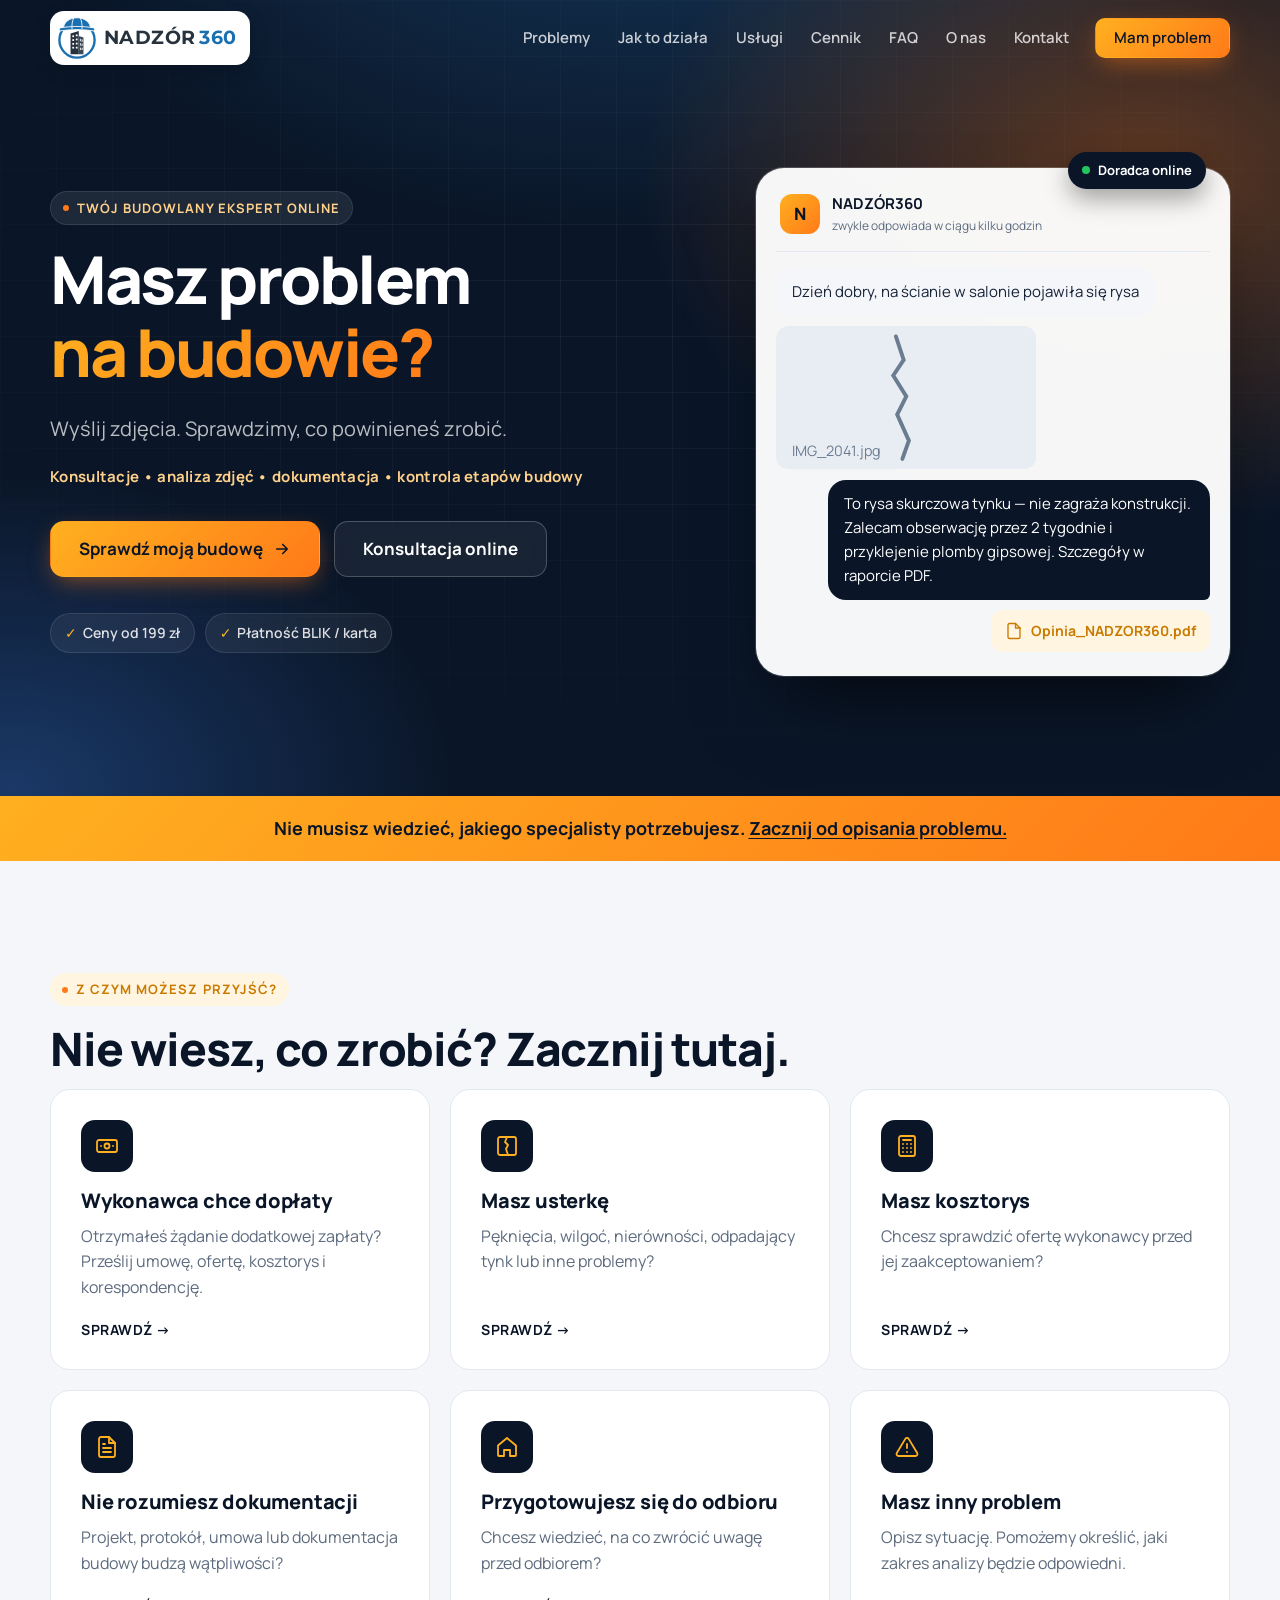
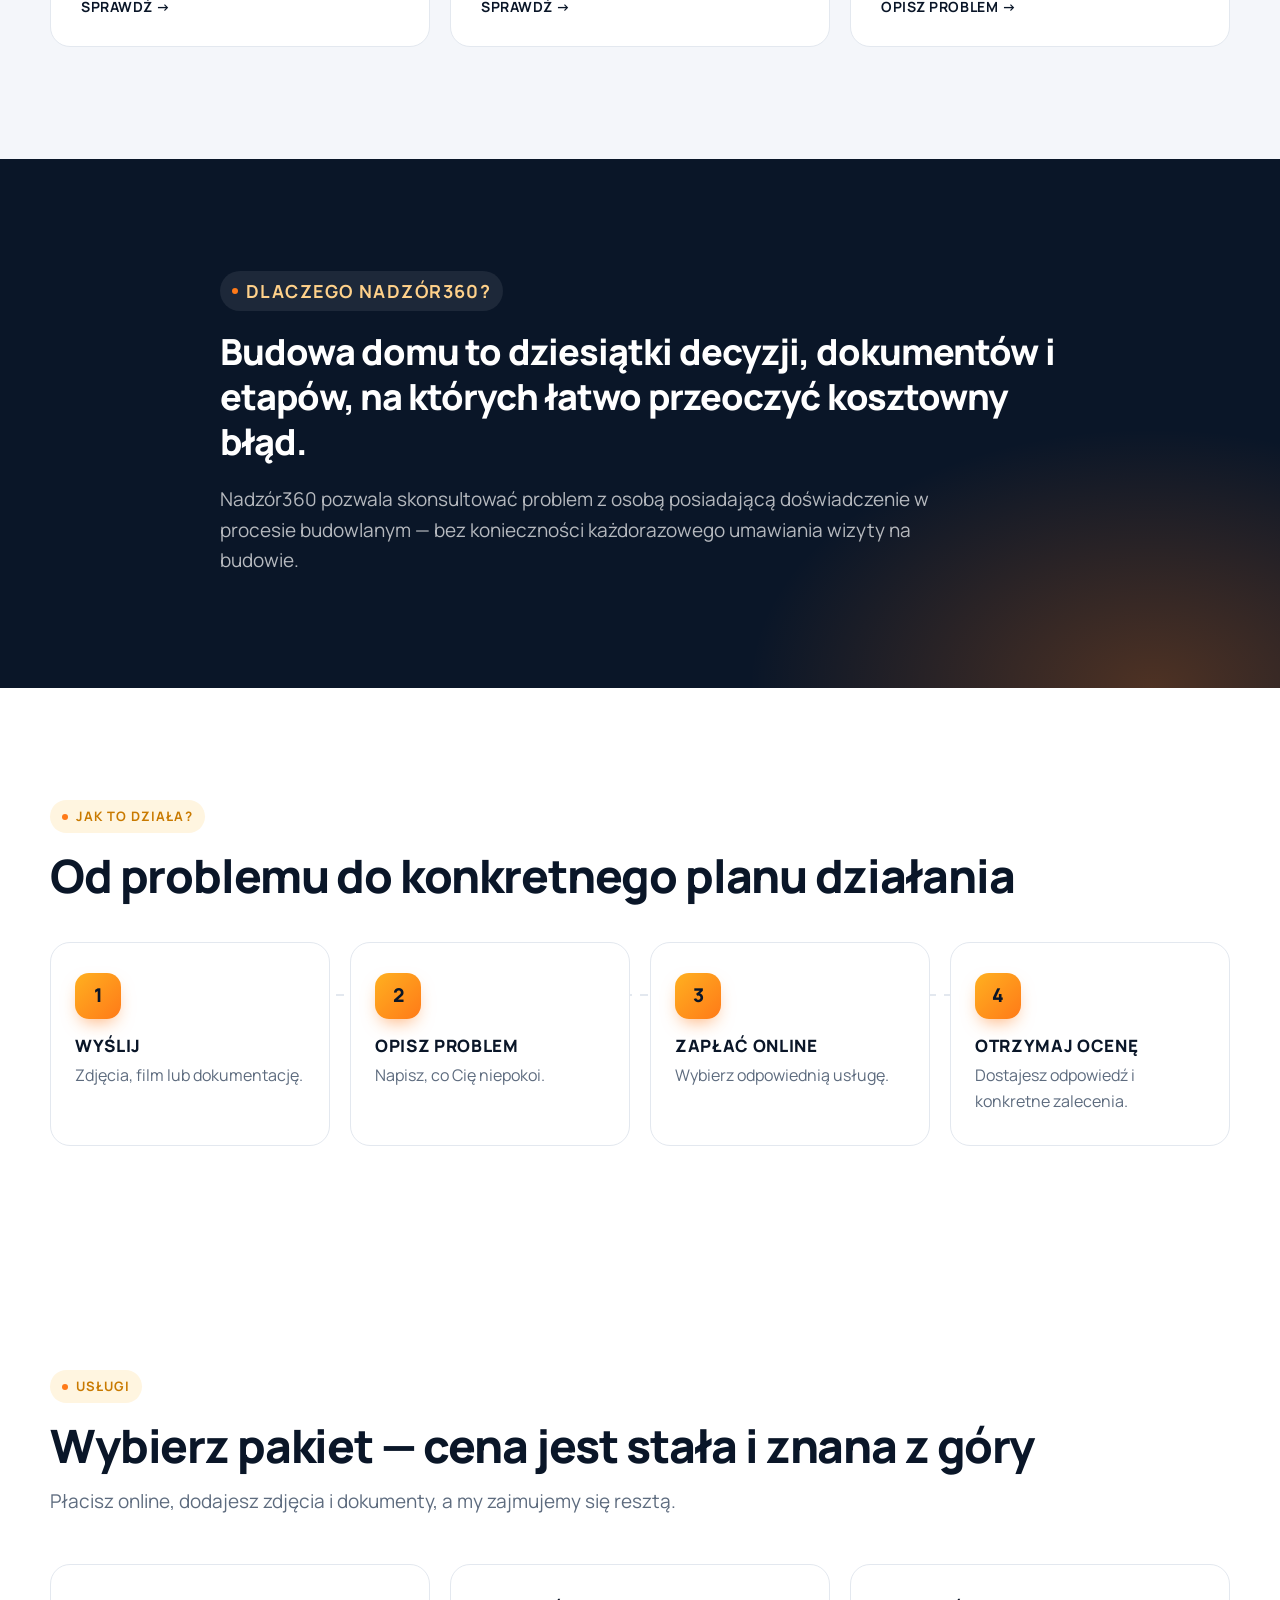
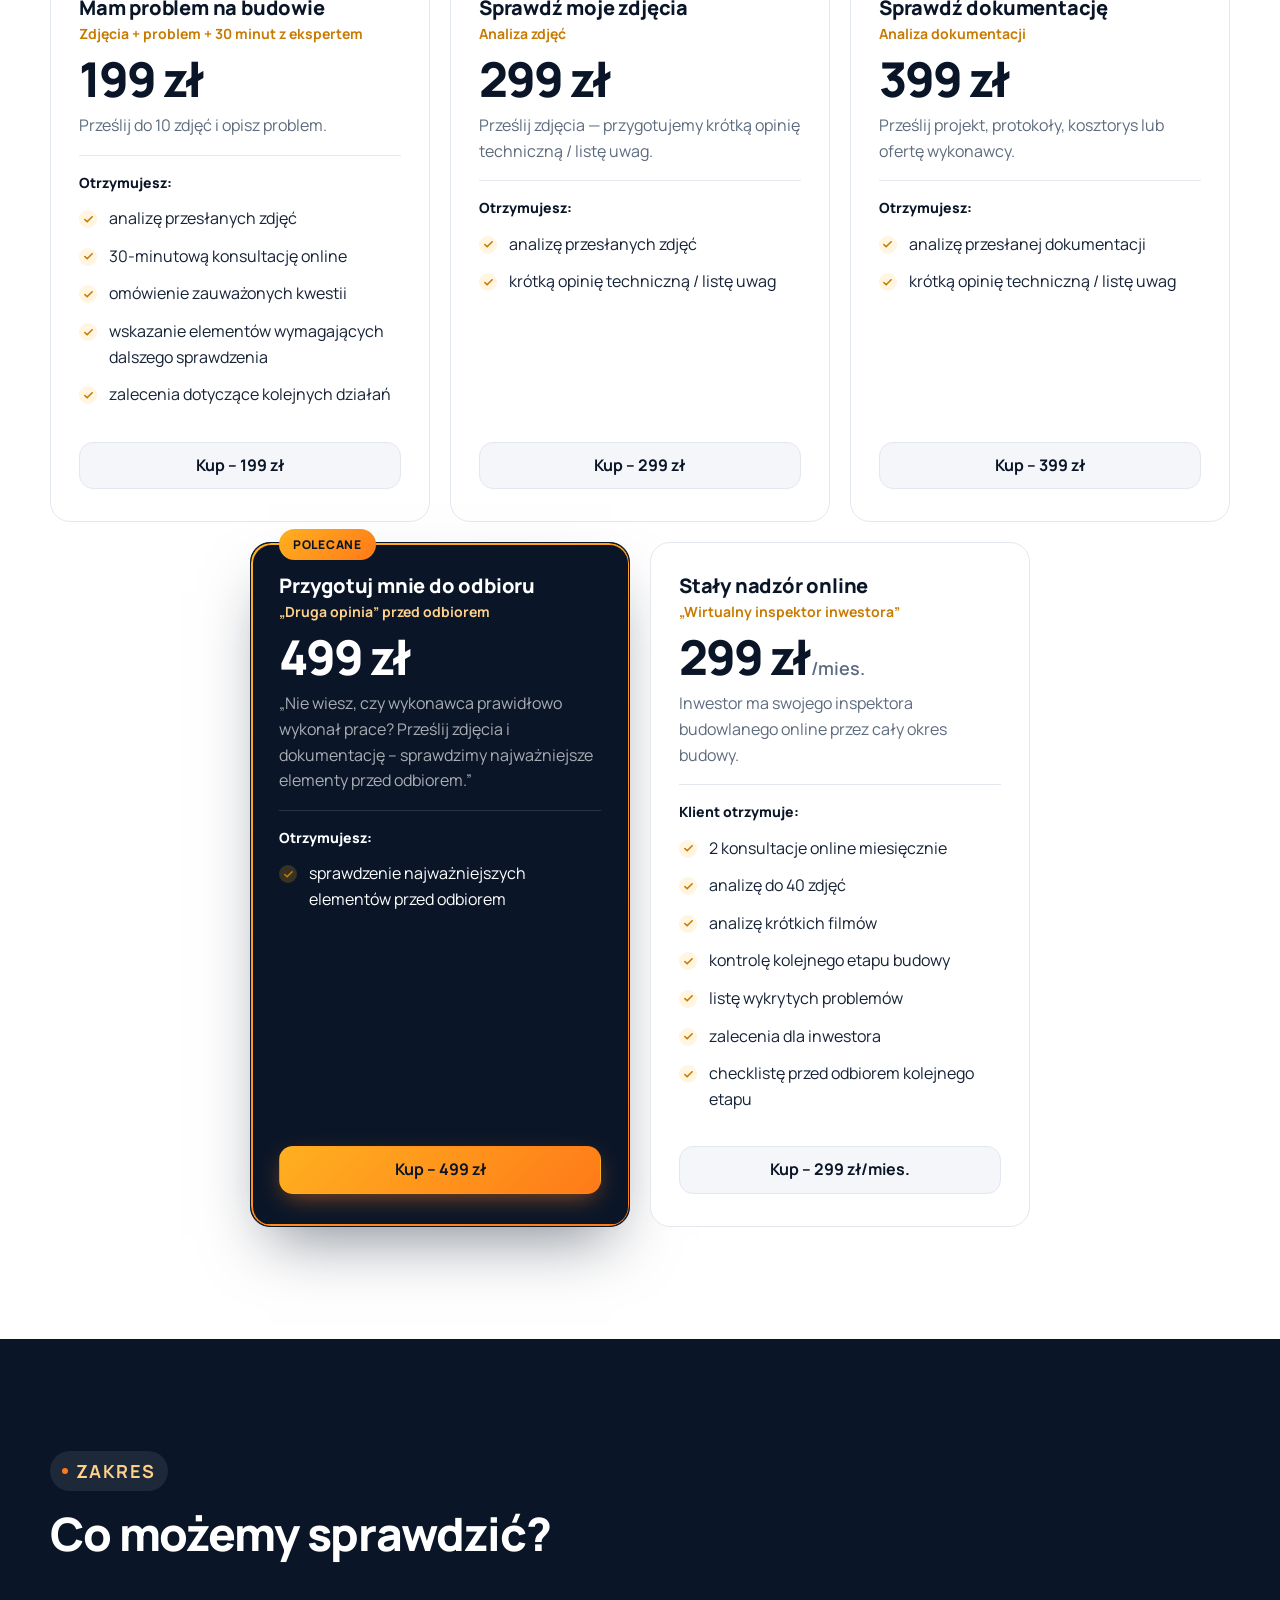
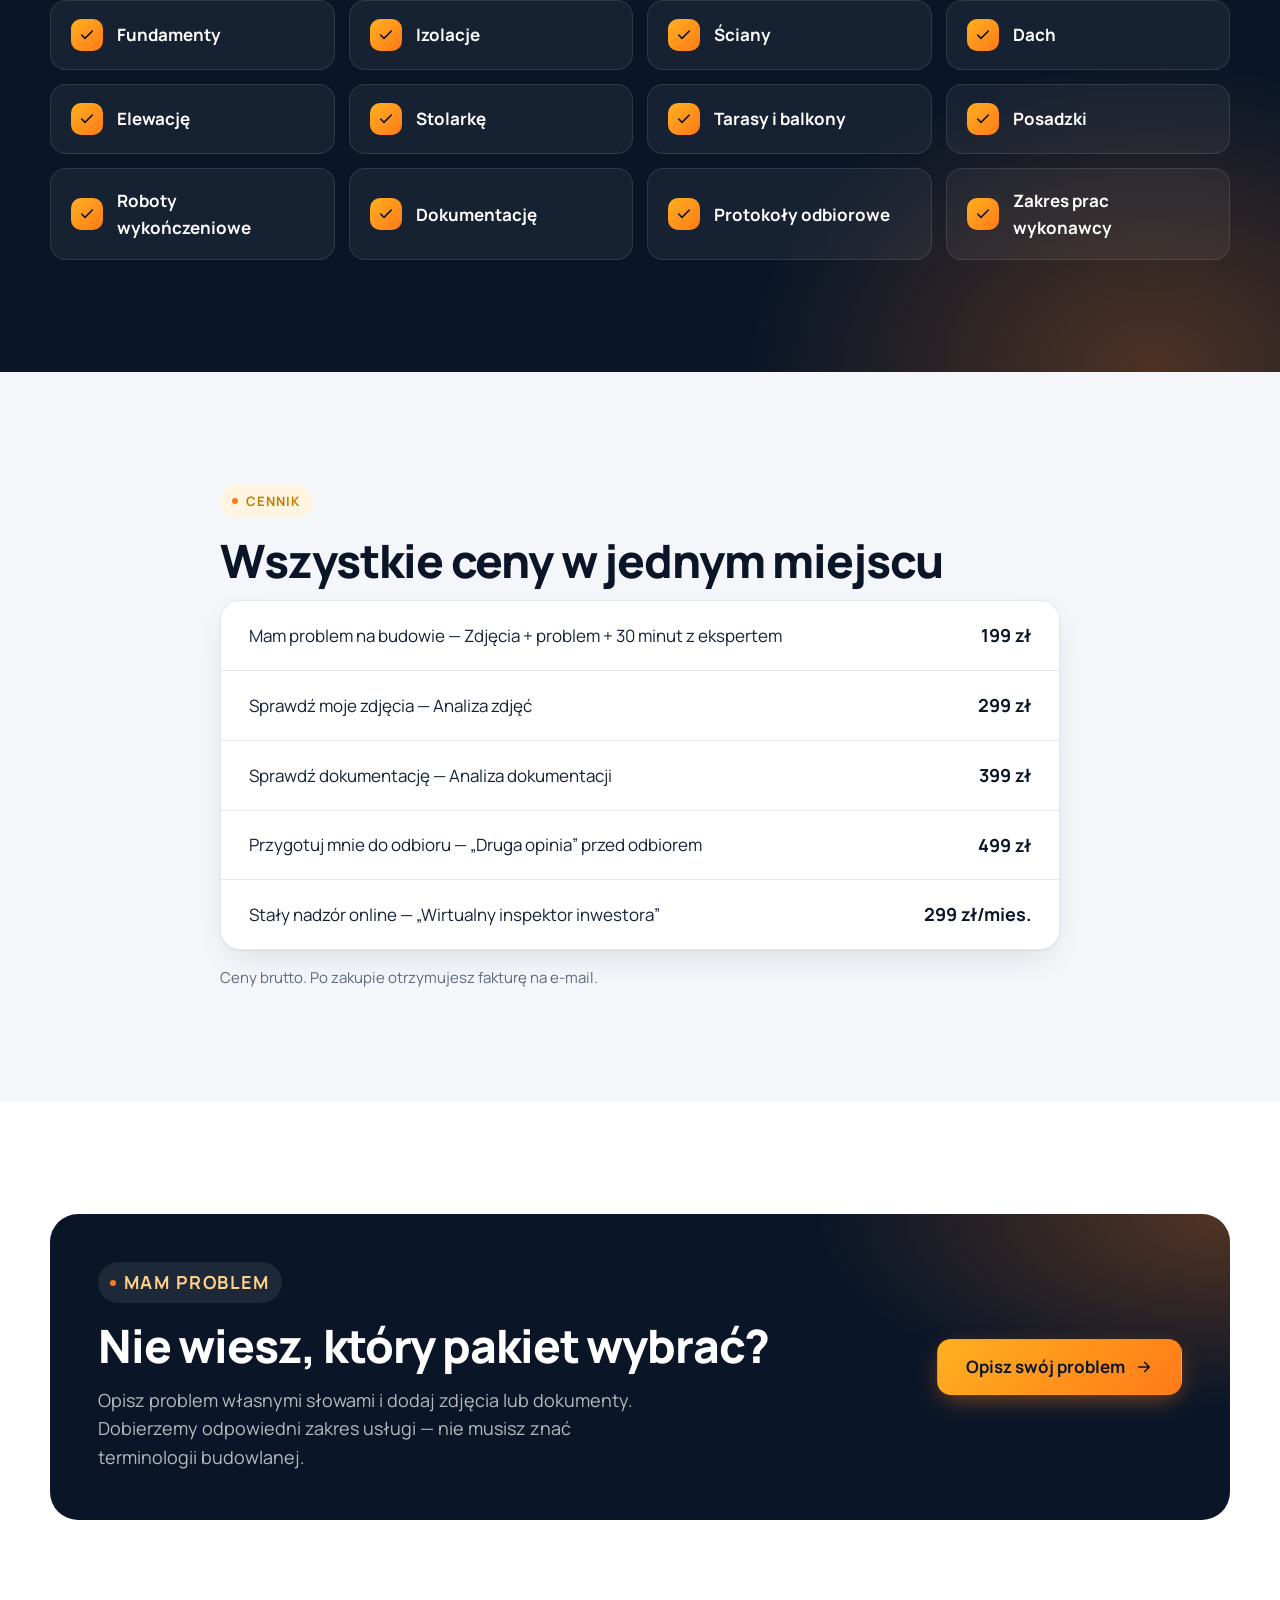
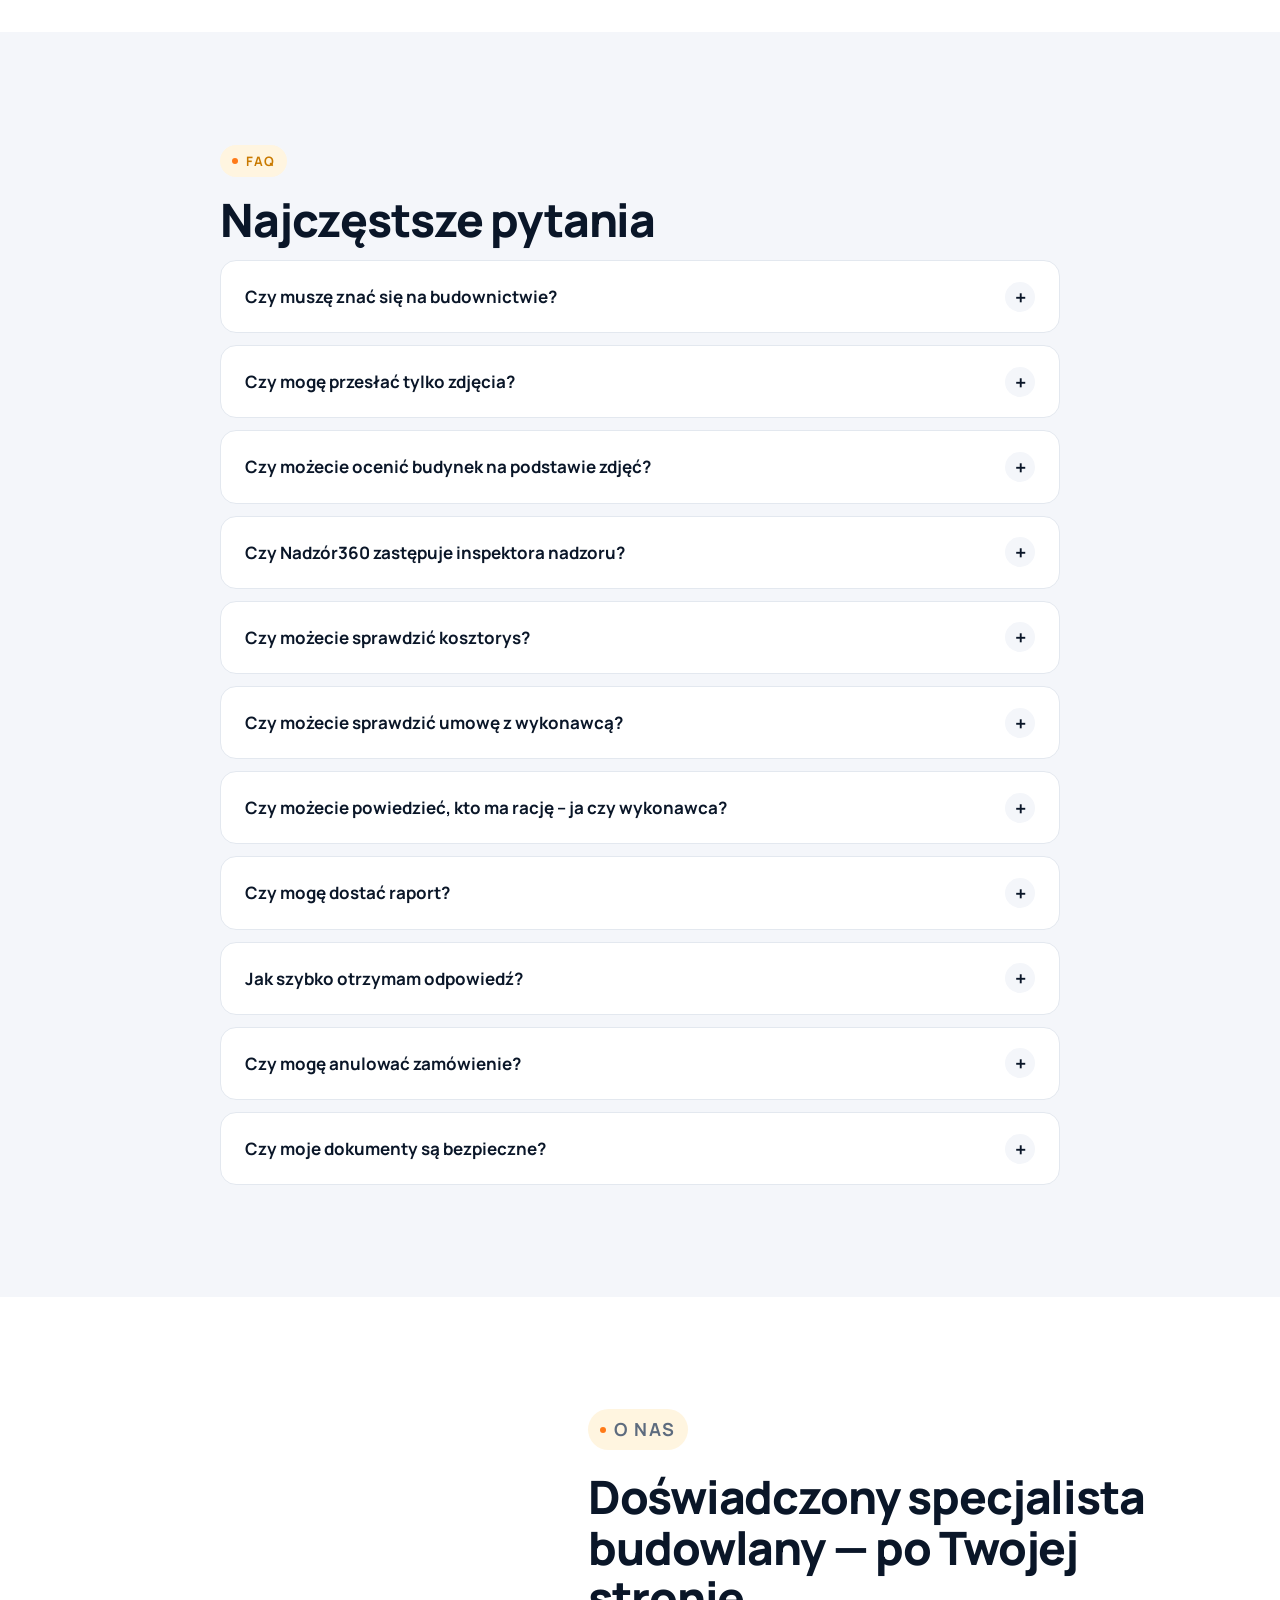
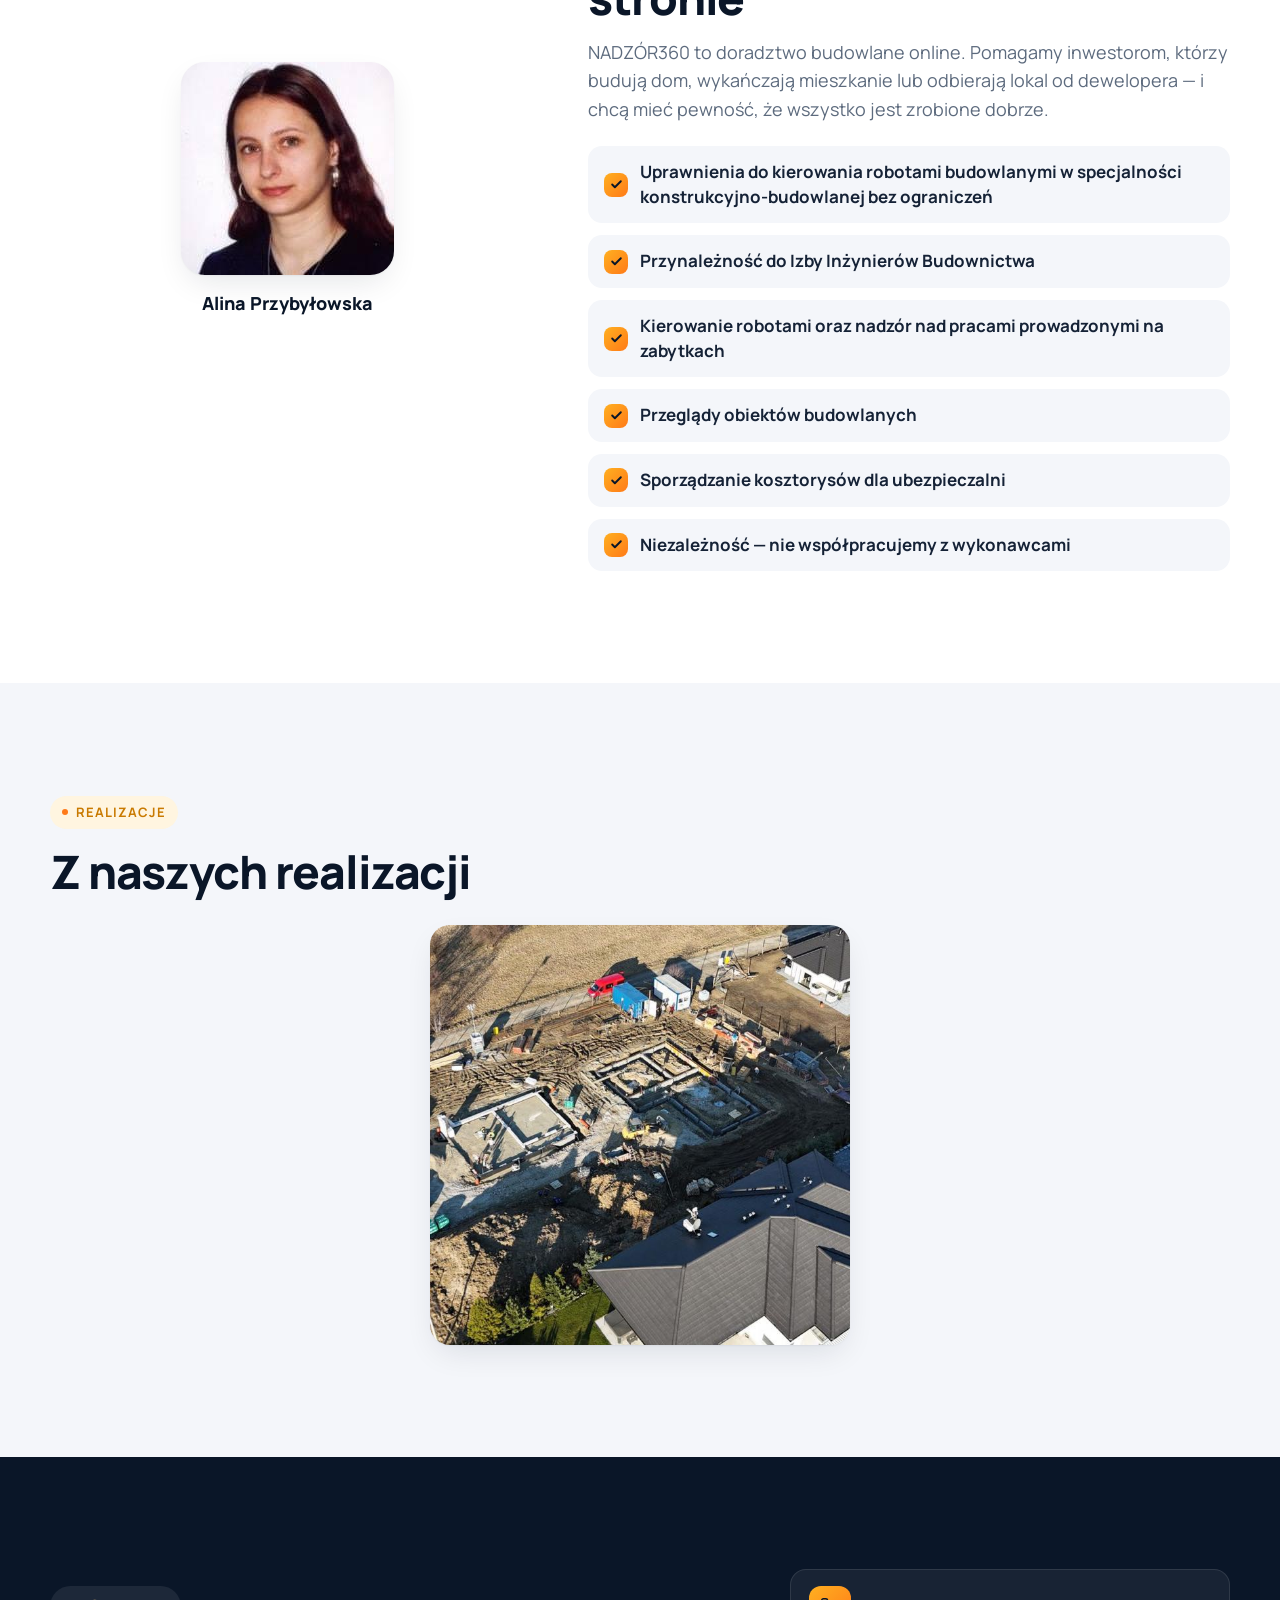
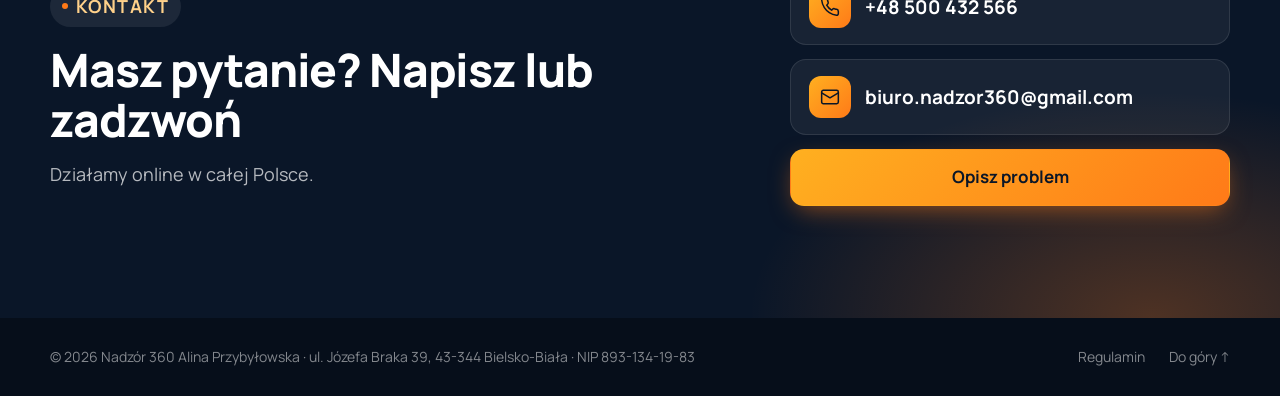
==== index.html @ df52c5bd "Logo klientki w oryginalnych kolorach, O nas: zdjęcie i uprawnienia, Realizacje, meta od 199 zł Co-A" ====
<!DOCTYPE html>
<html lang="pl">
<head>
<meta charset="UTF-8">
<meta name="viewport" content="width=device-width, initial-scale=1">
<title>NADZÓR360 — Nadzór budowlany i doradztwo online</title>
<meta name="description" content="Doradztwo budowlane online ze specjalistą. Usterki, pęknięcia, kosztorysy, odbiór mieszkania, spór z wykonawcą. Stałe ceny od 199 zł, płatność online, zdjęcia przez formularz.">
<link rel="icon" href="assets/favicon.svg" type="image/svg+xml">
<link rel="preconnect" href="https://fonts.googleapis.com">
<link rel="preconnect" href="https://fonts.gstatic.com" crossorigin>
<link href="https://fonts.googleapis.com/css2?family=Manrope:wght@400;500;600;700;800&family=Montserrat:wght@700&display=swap" rel="stylesheet">
<link rel="stylesheet" href="assets/style.css?v=17">
</head>
<body>

<header class="header" id="top">
  <div class="container header__inner">
    <a href="#top" class="logo" aria-label="NADZÓR360 — strona główna">
      <span class="logo__badge"><svg class="logo__mark" viewBox="36 26 128 150" aria-hidden="true"><circle cx="100" cy="108" r="60" fill="none" stroke="#1a6fb0" stroke-width="8"/><path d="M78 156V86l28-9v79z" fill="#26323d"/><path d="M106 156V94l16 5v57z" fill="#3a4855"/><g fill="#fff"><rect x="84" y="92" width="6" height="6"/><rect x="96" y="89" width="6" height="6"/><rect x="84" y="105" width="6" height="6"/><rect x="96" y="103" width="6" height="6"/><rect x="84" y="118" width="6" height="6"/><rect x="96" y="117" width="6" height="6"/><rect x="84" y="131" width="6" height="6"/><rect x="96" y="131" width="6" height="6"/><rect x="110" y="104" width="3" height="8"/><rect x="116" y="106" width="3" height="8"/><rect x="110" y="119" width="3" height="8"/><rect x="116" y="120" width="3" height="8"/><rect x="110" y="134" width="3" height="8"/><rect x="116" y="134" width="3" height="8"/></g><g stroke="#fff" stroke-width="3" stroke-linejoin="round"><path d="M54 70c-1-22 20-38 46-38s47 16 46 38z" fill="#1a6fb0"/><path d="M40 67c40-7 80-7 120 0v10c-40-6-80-6-120 0z" fill="#1a6fb0"/></g><path d="M88 34c-4 10-6 22-5 35M112 34c4 10 6 22 5 35" stroke="#fff" stroke-width="3" fill="none" stroke-linecap="round"/></svg><span class="logo__text">NADZÓR<b>360</b></span></span>
    </a>
    <nav class="nav" id="nav" aria-label="Menu główne">
      <a href="#problemy">Problemy</a>
      <a href="#jak">Jak to działa</a>
      <a href="#uslugi">Usługi</a>
      <a href="#cennik">Cennik</a>
      <a href="#faq">FAQ</a>
      <a href="#o-nas">O nas</a>
      <a href="#kontakt">Kontakt</a>
      <a href="mam-problem/" class="btn btn--accent nav__cta">Mam problem</a>
    </nav>
    <button class="burger" id="burger" aria-label="Otwórz menu" aria-expanded="false" aria-controls="nav"><span></span><span></span><span></span></button>
  </div>
</header>

<main>
<!-- START -->
<section class="hero">
  <div class="container hero__inner">
    <div class="hero__text">
      <p class="eyebrow">Twój budowlany ekspert online</p>
      <h1>Masz problem <span class="nowrap">na budowie?</span></h1>
      <p class="lead">Wyślij zdjęcia. Sprawdzimy, co powinieneś zrobić.</p>
      <p class="hero__tags">Konsultacje • analiza zdjęć • dokumentacja • kontrola etapów budowy</p>
      <div class="hero__cta">
        <a href="mam-problem/" class="btn btn--accent btn--lg">Sprawdź moją budowę <svg class="arr" viewBox="0 0 24 24" fill="none" stroke="currentColor" stroke-width="2.2" stroke-linecap="round" stroke-linejoin="round"><path d="M5 12h14M13 6l6 6-6 6"/></svg></a>
        <button type="button" class="btn btn--ghost btn--lg" data-order="Mam problem na budowie" data-price="199">Konsultacja online</button>
      </div>
      <ul class="hero__trust">
        <li>Ceny od 199 zł</li>
        <li>Płatność BLIK / karta</li>
      </ul>
    </div>
    <div class="hero__card" aria-hidden="true">
      <div class="hero__badge"><span class="dot"></span> Doradca online</div>
      <div class="chat__head"><div class="chat__avatar">N</div><div><b>NADZÓR360</b><small>zwykle odpowiada w ciągu kilku godzin</small></div></div>
      <div class="chat">
        <div class="chat__msg chat__msg--in">Dzień dobry, na ścianie w salonie pojawiła się rysa</div>
        <div class="chat__photo"><svg viewBox="0 0 200 110"><rect width="200" height="110" rx="10" fill="#e8edf3"/><path d="M92 8l6 18-8 12 10 16-7 14 9 20-5 14" stroke="#6b7c90" stroke-width="3" fill="none" stroke-linecap="round"/><text x="12" y="100" font-size="11" fill="#6b7c90" font-family="Manrope">IMG_2041.jpg</text></svg></div>
        <div class="chat__msg chat__msg--out">To rysa skurczowa tynku — nie zagraża konstrukcji. Zalecam obserwację przez 2 tygodnie i przyklejenie plomby gipsowej. Szczegóły w raporcie PDF.</div>
        <div class="chat__file"><svg viewBox="0 0 24 24" fill="none" stroke="currentColor" stroke-width="1.8" stroke-linecap="round" stroke-linejoin="round"><path d="M14 2H6a2 2 0 0 0-2 2v16a2 2 0 0 0 2 2h12a2 2 0 0 0 2-2V8z"/><path d="M14 2v6h6"/></svg> Opinia_NADZOR360.pdf</div>
      </div>
    </div>
  </div>
</section>
<div class="hero-strip">
  <div class="container"><p>Nie musisz wiedzieć, jakiego specjalisty potrzebujesz. <a href="mam-problem/">Zacznij od opisania problemu.</a></p></div>
</div>

<!-- Z CZYM MOŻESZ PRZYJŚĆ -->
<section class="section section--alt" id="problemy">
  <div class="container">
    <p class="eyebrow">Z czym możesz przyjść?</p>
    <h2>Nie wiesz, co zrobić? Zacznij tutaj.</h2>
    <div class="problems">
      <article class="problem">
        <div class="problem__icon" aria-hidden="true"><svg viewBox="0 0 24 24" fill="none" stroke="currentColor" stroke-width="1.8" stroke-linecap="round" stroke-linejoin="round"><rect x="2" y="6" width="20" height="12" rx="2"/><circle cx="12" cy="12" r="2.5"/><path d="M6 12h.01M18 12h.01"/></svg></div>
        <h3>Wykonawca chce dopłaty</h3>
        <p>Otrzymałeś żądanie dodatkowej zapłaty? Prześlij umowę, ofertę, kosztorys i korespondencję.</p>
        <a class="link-btn" href="mam-problem/?sprawa=wykonawca">Sprawdź →</a>
      </article>
      <article class="problem">
        <div class="problem__icon" aria-hidden="true"><svg viewBox="0 0 24 24" fill="none" stroke="currentColor" stroke-width="1.8" stroke-linecap="round" stroke-linejoin="round"><rect x="3" y="3" width="18" height="18" rx="2"/><path d="m12 3-2 5 3 3-2 4 2 6"/></svg></div>
        <h3>Masz usterkę</h3>
        <p>Pęknięcia, wilgoć, nierówności, odpadający tynk lub inne problemy?</p>
        <a class="link-btn" href="mam-problem/?sprawa=usterka">Sprawdź →</a>
      </article>
      <article class="problem">
        <div class="problem__icon" aria-hidden="true"><svg viewBox="0 0 24 24" fill="none" stroke="currentColor" stroke-width="1.8" stroke-linecap="round" stroke-linejoin="round"><rect x="4" y="2" width="16" height="20" rx="2"/><path d="M8 6h8M8 10h.01M12 10h.01M16 10h.01M8 14h.01M12 14h.01M16 14h.01M8 18h.01M12 18h.01M16 18h.01"/></svg></div>
        <h3>Masz kosztorys</h3>
        <p>Chcesz sprawdzić ofertę wykonawcy przed jej zaakceptowaniem?</p>
        <a class="link-btn" href="mam-problem/?sprawa=kosztorys">Sprawdź →</a>
      </article>
      <article class="problem">
        <div class="problem__icon" aria-hidden="true"><svg viewBox="0 0 24 24" fill="none" stroke="currentColor" stroke-width="1.8" stroke-linecap="round" stroke-linejoin="round"><path d="M14 2H6a2 2 0 0 0-2 2v16a2 2 0 0 0 2 2h12a2 2 0 0 0 2-2V8z"/><path d="M14 2v6h6M16 13H8M16 17H8M10 9H8"/></svg></div>
        <h3>Nie rozumiesz dokumentacji</h3>
        <p>Projekt, protokół, umowa lub dokumentacja budowy budzą wątpliwości?</p>
        <a class="link-btn" href="mam-problem/?sprawa=dokumentacja">Sprawdź →</a>
      </article>
      <article class="problem">
        <div class="problem__icon" aria-hidden="true"><svg viewBox="0 0 24 24" fill="none" stroke="currentColor" stroke-width="1.8" stroke-linecap="round" stroke-linejoin="round"><path d="M3 10.5 12 3l9 7.5V20a1 1 0 0 1-1 1h-5v-6h-6v6H4a1 1 0 0 1-1-1z"/></svg></div>
        <h3>Przygotowujesz się do odbioru</h3>
        <p>Chcesz wiedzieć, na co zwrócić uwagę przed odbiorem?</p>
        <a class="link-btn" href="mam-problem/?sprawa=odbi%C3%B3r">Sprawdź →</a>
      </article>
      <article class="problem">
        <div class="problem__icon" aria-hidden="true"><svg viewBox="0 0 24 24" fill="none" stroke="currentColor" stroke-width="1.8" stroke-linecap="round" stroke-linejoin="round"><path d="M10.3 3.9 1.8 18a2 2 0 0 0 1.7 3h17a2 2 0 0 0 1.7-3L13.7 3.9a2 2 0 0 0-3.4 0z"/><path d="M12 9v4M12 17h.01"/></svg></div>
        <h3>Masz inny problem</h3>
        <p>Opisz sytuację. Pomożemy określić, jaki zakres analizy będzie odpowiedni.</p>
        <a class="link-btn" href="mam-problem/?sprawa=inne">Opisz problem →</a>
      </article>
    </div>
  </div>
</section>

<!-- DLACZEGO -->
<section class="section section--dark why" id="dlaczego">
  <div class="container container--narrow">
    <p class="eyebrow">Dlaczego Nadzór360?</p>
    <h2>Budowa domu to dziesiątki decyzji, dokumentów i etapów, na których łatwo przeoczyć kosztowny błąd.</h2>
    <p>Nadzór360 pozwala skonsultować problem z osobą posiadającą doświadczenie w procesie budowlanym — bez konieczności każdorazowego umawiania wizyty na budowie.</p>
  </div>
</section>

<!-- JAK TO DZIAŁA -->
<section class="section" id="jak">
  <div class="container">
    <p class="eyebrow">Jak to działa?</p>
    <h2>Od problemu do konkretnego planu działania</h2>
    <ol class="steps steps--caps">
      <li><span>1</span><h3>Wyślij</h3><p>Zdjęcia, film lub dokumentację.</p></li>
      <li><span>2</span><h3>Opisz problem</h3><p>Napisz, co Cię niepokoi.</p></li>
      <li><span>3</span><h3>Zapłać online</h3><p>Wybierz odpowiednią usługę.</p></li>
      <li><span>4</span><h3>Otrzymaj ocenę</h3><p>Dostajesz odpowiedź i konkretne zalecenia.</p></li>
    </ol>
  </div>
</section>

<!-- USŁUGI -->
<section class="section" id="uslugi">
  <div class="container">
    <p class="eyebrow">Usługi</p>
    <h2>Wybierz pakiet — cena jest stała i znana z góry</h2>
    <p class="section__lead">Płacisz online, dodajesz zdjęcia i dokumenty, a my zajmujemy się resztą.</p>
    <div class="plans">
      <article class="plan">
        <h3>Mam problem na budowie</h3>
        <p class="plan__sub">Zdjęcia + problem + 30 minut z ekspertem</p>
        <p class="plan__price">199 zł</p>
        <p class="plan__desc">Prześlij do 10 zdjęć i opisz problem.</p>
        <p class="plan__lab">Otrzymujesz:</p>
        <ul>
          <li>analizę przesłanych zdjęć</li>
          <li>30-minutową konsultację online</li>
          <li>omówienie zauważonych kwestii</li>
          <li>wskazanie elementów wymagających dalszego sprawdzenia</li>
          <li>zalecenia dotyczące kolejnych działań</li>
        </ul>
        <button class="btn btn--outline" data-order="Mam problem na budowie" data-price="199">Kup – 199 zł</button>
      </article>
      <article class="plan">
        <h3>Sprawdź moje zdjęcia</h3>
        <p class="plan__sub">Analiza zdjęć</p>
        <p class="plan__price">299 zł</p>
        <p class="plan__desc">Prześlij zdjęcia — przygotujemy krótką opinię techniczną / listę uwag.</p>
        <p class="plan__lab">Otrzymujesz:</p>
        <ul>
          <li>analizę przesłanych zdjęć</li>
          <li>krótką opinię techniczną / listę uwag</li>
        </ul>
        <button class="btn btn--outline" data-order="Sprawdź moje zdjęcia" data-price="299">Kup – 299 zł</button>
      </article>
      <article class="plan">
        <h3>Sprawdź dokumentację</h3>
        <p class="plan__sub">Analiza dokumentacji</p>
        <p class="plan__price">399 zł</p>
        <p class="plan__desc">Prześlij projekt, protokoły, kosztorys lub ofertę wykonawcy.</p>
        <p class="plan__lab">Otrzymujesz:</p>
        <ul>
          <li>analizę przesłanej dokumentacji</li>
          <li>krótką opinię techniczną / listę uwag</li>
        </ul>
        <button class="btn btn--outline" data-order="Sprawdź dokumentację" data-price="399">Kup – 399 zł</button>
      </article>
      <article class="plan plan--featured">
        <span class="plan__badge">Polecane</span>
        <h3>Przygotuj mnie do odbioru</h3>
        <p class="plan__sub">„Druga opinia” przed odbiorem</p>
        <p class="plan__price">499 zł</p>
        <p class="plan__desc">„Nie wiesz, czy wykonawca prawidłowo wykonał prace? Prześlij zdjęcia i dokumentację – sprawdzimy najważniejsze elementy przed odbiorem.”</p>
        <p class="plan__lab">Otrzymujesz:</p>
        <ul>
          <li>sprawdzenie najważniejszych elementów przed odbiorem</li>
        </ul>
        <button class="btn btn--accent" data-order="Przygotuj mnie do odbioru" data-price="499">Kup – 499 zł</button>
      </article>
      <article class="plan">
        <h3>Stały nadzór online</h3>
        <p class="plan__sub">„Wirtualny inspektor inwestora”</p>
        <p class="plan__price">299 zł<small>/mies.</small></p>
        <p class="plan__desc">Inwestor ma swojego inspektora budowlanego online przez cały okres budowy.</p>
        <p class="plan__lab">Klient otrzymuje:</p>
        <ul>
          <li>2 konsultacje online miesięcznie</li>
          <li>analizę do 40 zdjęć</li>
          <li>analizę krótkich filmów</li>
          <li>kontrolę kolejnego etapu budowy</li>
          <li>listę wykrytych problemów</li>
          <li>zalecenia dla inwestora</li>
          <li>checklistę przed odbiorem kolejnego etapu</li>
        </ul>
        <button class="btn btn--outline" data-order="Stały nadzór online" data-price="299" data-suffix="/mies.">Kup – 299 zł/mies.</button>
      </article>
    </div>
  </div>
</section>

<!-- CO MOŻEMY SPRAWDZIĆ -->
<section class="section section--dark scope" id="zakres">
  <div class="container">
    <p class="eyebrow">Zakres</p>
    <h2>Co możemy sprawdzić?</h2>
    <ul class="scope__grid">
      <li><span class="scope__ic"><svg viewBox="0 0 24 24" fill="none" stroke="currentColor" stroke-width="2.4" stroke-linecap="round" stroke-linejoin="round"><path d="M20 6 9 17l-5-5"/></svg></span>Fundamenty</li>
      <li><span class="scope__ic"><svg viewBox="0 0 24 24" fill="none" stroke="currentColor" stroke-width="2.4" stroke-linecap="round" stroke-linejoin="round"><path d="M20 6 9 17l-5-5"/></svg></span>Izolacje</li>
      <li><span class="scope__ic"><svg viewBox="0 0 24 24" fill="none" stroke="currentColor" stroke-width="2.4" stroke-linecap="round" stroke-linejoin="round"><path d="M20 6 9 17l-5-5"/></svg></span>Ściany</li>
      <li><span class="scope__ic"><svg viewBox="0 0 24 24" fill="none" stroke="currentColor" stroke-width="2.4" stroke-linecap="round" stroke-linejoin="round"><path d="M20 6 9 17l-5-5"/></svg></span>Dach</li>
      <li><span class="scope__ic"><svg viewBox="0 0 24 24" fill="none" stroke="currentColor" stroke-width="2.4" stroke-linecap="round" stroke-linejoin="round"><path d="M20 6 9 17l-5-5"/></svg></span>Elewację</li>
      <li><span class="scope__ic"><svg viewBox="0 0 24 24" fill="none" stroke="currentColor" stroke-width="2.4" stroke-linecap="round" stroke-linejoin="round"><path d="M20 6 9 17l-5-5"/></svg></span>Stolarkę</li>
      <li><span class="scope__ic"><svg viewBox="0 0 24 24" fill="none" stroke="currentColor" stroke-width="2.4" stroke-linecap="round" stroke-linejoin="round"><path d="M20 6 9 17l-5-5"/></svg></span>Tarasy i balkony</li>
      <li><span class="scope__ic"><svg viewBox="0 0 24 24" fill="none" stroke="currentColor" stroke-width="2.4" stroke-linecap="round" stroke-linejoin="round"><path d="M20 6 9 17l-5-5"/></svg></span>Posadzki</li>
      <li><span class="scope__ic"><svg viewBox="0 0 24 24" fill="none" stroke="currentColor" stroke-width="2.4" stroke-linecap="round" stroke-linejoin="round"><path d="M20 6 9 17l-5-5"/></svg></span>Roboty wykończeniowe</li>
      <li><span class="scope__ic"><svg viewBox="0 0 24 24" fill="none" stroke="currentColor" stroke-width="2.4" stroke-linecap="round" stroke-linejoin="round"><path d="M20 6 9 17l-5-5"/></svg></span>Dokumentację</li>
      <li><span class="scope__ic"><svg viewBox="0 0 24 24" fill="none" stroke="currentColor" stroke-width="2.4" stroke-linecap="round" stroke-linejoin="round"><path d="M20 6 9 17l-5-5"/></svg></span>Protokoły odbiorowe</li>
      <li><span class="scope__ic"><svg viewBox="0 0 24 24" fill="none" stroke="currentColor" stroke-width="2.4" stroke-linecap="round" stroke-linejoin="round"><path d="M20 6 9 17l-5-5"/></svg></span>Zakres prac wykonawcy</li>
    </ul>
  </div>
</section>

<!-- CENNIK -->
<section class="section section--alt" id="cennik">
  <div class="container container--narrow">
    <p class="eyebrow">Cennik</p>
    <h2>Wszystkie ceny w jednym miejscu</h2>
    <div class="pricelist">
      <div class="pricelist__row"><span>Mam problem na budowie — Zdjęcia + problem + 30 minut z ekspertem</span><b>199 zł</b></div>
      <div class="pricelist__row"><span>Sprawdź moje zdjęcia — Analiza zdjęć</span><b>299 zł</b></div>
      <div class="pricelist__row"><span>Sprawdź dokumentację — Analiza dokumentacji</span><b>399 zł</b></div>
      <div class="pricelist__row"><span>Przygotuj mnie do odbioru — „Druga opinia” przed odbiorem</span><b>499 zł</b></div>
      <div class="pricelist__row"><span>Stały nadzór online — „Wirtualny inspektor inwestora”</span><b>299 zł/mies.</b></div>
    </div>
    <p class="note">Ceny brutto. Po zakupie otrzymujesz fakturę na e-mail.</p>
  </div>
</section>

<!-- MAM PROBLEM -->
<section class="section" id="mam-problem">
  <div class="container">
    <div class="cta-box">
      <div>
        <p class="eyebrow">Mam problem</p>
        <h2>Nie wiesz, który pakiet wybrać?</h2>
        <p>Opisz problem własnymi słowami i dodaj zdjęcia lub dokumenty. Dobierzemy odpowiedni zakres usługi — nie musisz znać terminologii budowlanej.</p>
      </div>
      <a href="mam-problem/" class="btn btn--accent btn--lg">Opisz swój problem <svg class="arr" viewBox="0 0 24 24" fill="none" stroke="currentColor" stroke-width="2.2" stroke-linecap="round" stroke-linejoin="round"><path d="M5 12h14M13 6l6 6-6 6"/></svg></a>
    </div>
  </div>
</section>

<!-- FAQ -->
<section class="section section--alt" id="faq">
  <div class="container container--narrow">
    <p class="eyebrow">FAQ</p>
    <h2>Najczęstsze pytania</h2>
    <div class="faq">
      <details><summary>Czy muszę znać się na budownictwie?</summary><p>Nie. Wystarczy, że opiszesz problem własnymi słowami i prześlesz materiały, które posiadasz.</p></details>
      <details><summary>Czy mogę przesłać tylko zdjęcia?</summary><p>Tak. Zakres możliwej analizy zależy jednak od rodzaju problemu.</p></details>
      <details><summary>Czy możecie ocenić budynek na podstawie zdjęć?</summary><p>W określonym zakresie. Jeżeli rzetelna ocena wymaga oględzin, pomiarów lub badań, poinformujemy o tym.</p></details>
      <details><summary>Czy Nadzór360 zastępuje inspektora nadzoru?</summary><p>Nie. Konsultacja online nie zastępuje funkcji uczestnika procesu budowlanego ani czynności wymagających obecności na budowie.</p></details>
      <details><summary>Czy możecie sprawdzić kosztorys?</summary><p>Tak. Możemy przeanalizować przekazany kosztorys lub ofertę w zakresie odpowiadającym wybranej usłudze.</p></details>
      <details><summary>Czy możecie sprawdzić umowę z wykonawcą?</summary><p>Możemy wskazać kwestie wymagające wyjaśnienia z perspektywy technicznego zakresu robót. Analiza prawna wymaga odpowiednio kwalifikowanej usługi prawnej.</p></details>
      <details><summary>Czy możecie powiedzieć, kto ma rację – ja czy wykonawca?</summary><p>Celem analizy jest wskazanie faktów, dokumentów i kwestii technicznych wymagających weryfikacji. W sprawach wymagających oceny prawnej należy skorzystać z pomocy prawnika.</p></details>
      <details><summary>Czy mogę dostać raport?</summary><p>Tak. Raport jest elementem wybranych usług.</p></details>
      <details><summary>Jak szybko otrzymam odpowiedź?</summary><p>Termin zależy od wybranej usługi.</p></details>
      <details><summary>Czy mogę anulować zamówienie?</summary><p>Zasady odstąpienia od umowy zależą m.in. od rodzaju usługi i momentu rozpoczęcia jej wykonywania. Szczegółowe informacje znajdują się w <a href="regulamin/">regulaminie</a>.</p></details>
      <details><summary>Czy moje dokumenty są bezpieczne?</summary><p>Materiały są wykorzystywane w celu realizacji zamówionej usługi zgodnie z zasadami określonymi w polityce prywatności.</p></details>
    </div>
  </div>
</section>

<!-- O NAS -->
<section class="section" id="o-nas">
  <div class="container about">
    <figure class="about__person">
      <img src="assets/alina-przybylowska.jpg" alt="Alina Przybyłowska — Nadzór360" width="213" height="213" loading="lazy">
      <figcaption>Alina Przybyłowska</figcaption>
    </figure>
    <div>
      <p class="eyebrow">O nas</p>
      <h2>Doświadczony specjalista budowlany — po Twojej stronie</h2>
      <p>NADZÓR360 to doradztwo budowlane online. Pomagamy inwestorom, którzy budują dom, wykańczają mieszkanie lub odbierają lokal od dewelopera — i chcą mieć pewność, że wszystko jest zrobione dobrze.</p>
      <ul class="about__list">
        <li>Uprawnienia do kierowania robotami budowlanymi w specjalności konstrukcyjno-budowlanej bez ograniczeń</li>
        <li>Przynależność do Izby Inżynierów Budownictwa</li>
        <li>Kierowanie robotami oraz nadzór nad pracami prowadzonymi na zabytkach</li>
        <li>Przeglądy obiektów budowlanych</li>
        <li>Sporządzanie kosztorysów dla ubezpieczalni</li>
        <li>Niezależność — nie współpracujemy z wykonawcami</li>
      </ul>
    </div>
  </div>
</section>

<!-- REALIZACJE -->
<section class="section section--alt" id="realizacje">
  <div class="container">
    <p class="eyebrow">Realizacje</p>
    <h2>Z naszych realizacji</h2>
    <div class="gallery">
      <figure><img src="assets/realizacja-1.jpg" alt="Budowa domu — fundamenty, widok z drona" width="640" height="640" loading="lazy"></figure>
    </div>
  </div>
</section>

<!-- KONTAKT -->
<section class="section section--dark" id="kontakt">
  <div class="container contact">
    <div>
      <p class="eyebrow">Kontakt</p>
      <h2>Masz pytanie? Napisz lub zadzwoń</h2>
      <p>Działamy online w całej Polsce.</p>
    </div>
    <div class="contact__items">
      <a href="tel:+48500432566" class="contact__item"><i class="contact__icon"><svg viewBox="0 0 24 24" fill="none" stroke="currentColor" stroke-width="1.8" stroke-linecap="round" stroke-linejoin="round"><path d="M22 16.9v3a2 2 0 0 1-2.2 2 19.8 19.8 0 0 1-8.6-3.1 19.5 19.5 0 0 1-6-6A19.8 19.8 0 0 1 2.1 4.2 2 2 0 0 1 4.1 2h3a2 2 0 0 1 2 1.7c.1.9.4 1.8.7 2.7a2 2 0 0 1-.5 2.1L8 9.8a16 16 0 0 0 6 6l1.3-1.3a2 2 0 0 1 2.1-.4c.9.3 1.8.6 2.7.7a2 2 0 0 1 1.7 2z"/></svg></i><span>+48 500 432 566</span></a>
      <a href="mailto:biuro.nadzor360@gmail.com" class="contact__item"><i class="contact__icon"><svg viewBox="0 0 24 24" fill="none" stroke="currentColor" stroke-width="1.8" stroke-linecap="round" stroke-linejoin="round"><rect x="2" y="4" width="20" height="16" rx="2"/><path d="m22 7-10 6L2 7"/></svg></i><span>biuro.nadzor360@gmail.com</span></a>
      <a href="mam-problem/" class="btn btn--accent btn--lg">Opisz problem</a>
    </div>
  </div>
</section>
</main>

<footer class="footer">
  <div class="container footer__inner">
    <span>© 2026 Nadzór 360 Alina Przybyłowska · ul. Józefa Braka 39, 43-344 Bielsko-Biała · NIP 893-134-19-83</span>
    <nav class="footer__links"><a href="regulamin/">Regulamin</a><a href="#top">Do góry ↑</a></nav>
  </div>
</footer>

<!-- ZAMÓWIENIE -->
<div class="modal" id="orderModal" hidden>
  <div class="modal__backdrop" data-close></div>
  <div class="modal__dialog" role="dialog" aria-modal="true" aria-labelledby="orderTitle">
    <button class="modal__close" data-close aria-label="Zamknij">×</button>
    <ol class="progress"><li class="is-active">Dane</li><li>Płatność</li><li>Zdjęcia</li></ol>

    <div class="step" data-step="1">
      <h3 id="orderTitle">Pakiet <span data-plan></span> — <span data-price></span></h3>
      <form class="form" id="orderForm" novalidate>
        <div class="form__row">
          <label>Imię i nazwisko<input name="imie" required autocomplete="name"></label>
          <label>E-mail<input name="email" type="email" required autocomplete="email"></label>
        </div>
        <label>Telefon<input name="tel" type="tel" autocomplete="tel"></label>
        <label>Krótki opis problemu<textarea name="opis" rows="3" required></textarea></label>
        <label class="check"><input type="checkbox" name="fv"> Chcę fakturę na firmę</label>
        <label class="check"><input type="checkbox" required> <span>Akceptuję <a href="regulamin/" target="_blank" rel="noopener">regulamin</a></span></label>
        <button class="btn btn--accent btn--lg btn--block" type="submit">Przejdź do płatności <svg class="arr" viewBox="0 0 24 24" fill="none" stroke="currentColor" stroke-width="2.2" stroke-linecap="round" stroke-linejoin="round"><path d="M5 12h14M13 6l6 6-6 6"/></svg></button>
      </form>
    </div>

    <div class="step" data-step="2" hidden>
      <h3>Płatność: <span data-price></span></h3>
      <div class="pay">
        <button class="pay__opt is-active" type="button">BLIK</button>
        <button class="pay__opt" type="button">Karta</button>
        <button class="pay__opt" type="button">Przelew online</button>
      </div>
      <p class="demo-note">Wersja demonstracyjna — płatność jest symulowana. Po uruchomieniu strony podłączymy bramkę (np. Przelewy24 / PayU).</p>
      <button class="btn btn--accent btn--lg btn--block" type="button" id="payBtn">Zapłać <span data-price></span></button>
    </div>

    <div class="step" data-step="3" hidden>
      <h3>Płatność przyjęta — dodaj zdjęcia</h3>
      <p>Dodaj zdjęcia problemu, a także dokumenty (umowa, kosztorys, protokół).</p>
      <label class="upload">
        <input type="file" accept="image/*,.pdf" multiple data-previews="orderPreviews">
        <span class="upload__box"><i class="upload__icon"><svg viewBox="0 0 24 24" fill="none" stroke="currentColor" stroke-width="1.8" stroke-linecap="round" stroke-linejoin="round"><path d="M14.5 4h-5L7 7H4a2 2 0 0 0-2 2v9a2 2 0 0 0 2 2h16a2 2 0 0 0 2-2V9a2 2 0 0 0-2-2h-3z"/><circle cx="12" cy="13" r="3.5"/></svg></i><b>Dodaj zdjęcia i pliki</b><small>JPG, PNG, PDF</small></span>
      </label>
      <div class="previews" id="orderPreviews"></div>
      <button class="btn btn--accent btn--lg btn--block" type="button" id="sendFiles">Wyślij do NADZÓR360</button>
    </div>

    <div class="step" data-step="4" hidden>
      <div class="done">
        <div class="done__icon"><svg viewBox="0 0 24 24" fill="none" stroke="currentColor" stroke-width="1.8" stroke-linecap="round" stroke-linejoin="round"><path d="M20 6 9 17l-5-5"/></svg></div>
        <h3>Dziękujemy!</h3>
        <p>Zamówienie <b data-plan></b> zostało przyjęte. Potwierdzenie i fakturę wyślemy na e-mail.</p>
        <button class="btn btn--outline" data-close type="button">Zamknij</button>
      </div>
    </div>
  </div>
</div>

<script src="assets/app.js?v=6"></script>
</body>
</html>
---- assets/style.css ----
:root{
  --ink:#0a1628;--navy:#0f2a44;--navy-2:#163a5e;
  --accent:#ffb020;--accent-2:#ff7a18;--accent-d:#c97a00;
  --text:#152236;--muted:#5d6b7e;--bg:#fff;--bg-alt:#f4f6fa;--line:#e3e8ef;
  --radius:20px;--shadow:0 1px 2px rgba(10,22,40,.04),0 12px 32px -8px rgba(10,22,40,.12);
  --grad:linear-gradient(135deg,var(--accent) 0%,var(--accent-2) 100%);
}
*{box-sizing:border-box;margin:0;padding:0}
html{scroll-behavior:smooth;scroll-padding-top:84px}
body{font-family:Manrope,system-ui,sans-serif;font-size:17px;line-height:1.6;color:var(--text);background:var(--bg);overflow-x:hidden;-webkit-font-smoothing:antialiased}
img,svg{max-width:100%;display:block}
a{color:inherit}
.container{width:min(1180px,100% - 32px);margin-inline:auto}
.container--narrow{width:min(840px,100% - 32px)}
h1,h2,h3{line-height:1.1;color:var(--ink);letter-spacing:-.025em}
h1{font-size:clamp(36px,5.6vw,66px);font-weight:800;letter-spacing:-.035em}
h2{font-size:clamp(28px,3.8vw,46px);font-weight:800;margin-bottom:14px}
h3{font-size:20px;font-weight:800;letter-spacing:-.01em}
.eyebrow{display:inline-flex;align-items:center;gap:8px;font-size:13px;font-weight:700;letter-spacing:.08em;text-transform:uppercase;color:var(--accent-d);background:#fff5e0;padding:6px 12px;border-radius:99px;margin-bottom:18px}
.eyebrow::before{content:"";width:6px;height:6px;border-radius:50%;background:var(--accent-2)}
.section{padding:112px 0}
.section--alt{background:var(--bg-alt)}
.section__lead{color:var(--muted);max-width:640px;font-size:19px;margin-bottom:48px}

/* buttons */
.btn{display:inline-flex;align-items:center;justify-content:center;gap:10px;padding:13px 22px;border-radius:14px;font:700 16px/1.2 Manrope,sans-serif;text-decoration:none;border:1.5px solid transparent;cursor:pointer;transition:transform .2s,box-shadow .2s,background .2s,color .2s}
.btn .arr{width:18px;height:18px;transition:transform .2s}
.btn:hover .arr{transform:translateX(4px)}
.btn--lg{padding:17px 28px;font-size:17px}
.btn--block{width:100%}
.btn--accent{background:var(--grad);color:var(--ink);box-shadow:0 8px 24px -6px rgba(255,122,24,.55)}
.btn--accent:hover{transform:translateY(-2px);box-shadow:0 14px 30px -6px rgba(255,122,24,.6)}
.btn--ghost{border-color:rgba(255,255,255,.22);color:#fff;background:rgba(255,255,255,.06);backdrop-filter:blur(8px)}
.btn--ghost:hover{background:rgba(255,255,255,.14)}
.btn--outline{border-color:var(--line);color:var(--ink);background:var(--bg-alt)}
.btn--outline:hover{background:var(--ink);border-color:var(--ink);color:#fff}
.link-btn{display:inline-flex;align-items:center;gap:6px;background:none;border:0;font:700 15px Manrope,sans-serif;color:var(--ink);cursor:pointer;padding:0;margin-top:auto;text-align:left}
.link-btn:hover{color:var(--accent-2)}

/* header */
.header{position:fixed;top:0;left:0;right:0;z-index:50;color:#fff;transition:background .3s,box-shadow .3s,border-color .3s;border-bottom:1px solid transparent}
.header.scrolled,.header.menu-open{background:rgba(10,22,40,.78);backdrop-filter:blur(16px) saturate(160%);-webkit-backdrop-filter:blur(16px) saturate(160%);border-color:rgba(255,255,255,.08)}
.header__inner{display:flex;align-items:center;justify-content:space-between;height:76px;gap:20px}
.logo{display:flex;align-items:center;gap:10px;text-decoration:none;color:#fff}
.logo__mark{width:46px;height:54px;flex:none}
.logo__text{font-family:Montserrat,Manrope,sans-serif;font-weight:700;font-size:21px;letter-spacing:.02em}
.logo__text b{color:#3b93dc;margin-left:4px}
.nav{display:flex;align-items:center;gap:4px}
.nav a{text-decoration:none;font-weight:600;font-size:15px;color:rgba(255,255,255,.78);padding:8px 12px;border-radius:10px;transition:.2s}
.nav a:hover{color:#fff;background:rgba(255,255,255,.08)}
.nav .nav__cta{color:var(--ink);padding:10px 18px;margin-left:10px}
.nav .nav__cta:hover{color:var(--ink);background:var(--grad)}
.burger{display:none;background:rgba(255,255,255,.08);border:1px solid rgba(255,255,255,.12);border-radius:12px;width:46px;height:46px;flex-direction:column;justify-content:center;gap:5px;cursor:pointer}
.burger span{display:block;height:2px;width:20px;background:#fff;margin-inline:auto;transition:.25s;border-radius:2px}
.burger[aria-expanded=true] span:nth-child(1){transform:translateY(7px) rotate(45deg)}
.burger[aria-expanded=true] span:nth-child(2){opacity:0}
.burger[aria-expanded=true] span:nth-child(3){transform:translateY(-7px) rotate(-45deg)}

/* hero */
.hero{background:var(--ink);color:#fff;padding:168px 0 120px;position:relative;overflow:hidden;isolation:isolate}
.hero::before{content:"";position:absolute;inset:-20%;z-index:-2;background:
  radial-gradient(40% 45% at 78% 30%,rgba(255,122,24,.35),transparent 70%),
  radial-gradient(35% 40% at 15% 85%,rgba(56,120,220,.35),transparent 70%),
  radial-gradient(50% 50% at 50% 0%,rgba(22,58,94,.9),transparent 70%);
  animation:drift 18s ease-in-out infinite alternate}
.hero::after{content:"";position:absolute;inset:0;z-index:-1;background-image:linear-gradient(rgba(255,255,255,.05) 1px,transparent 1px),linear-gradient(90deg,rgba(255,255,255,.05) 1px,transparent 1px);background-size:56px 56px;-webkit-mask-image:radial-gradient(70% 60% at 50% 40%,#000,transparent);mask-image:radial-gradient(70% 60% at 50% 40%,#000,transparent)}
@keyframes drift{to{transform:translate3d(-4%,3%,0) scale(1.08)}}
.hero__inner{display:grid;grid-template-columns:1.15fr .85fr;gap:64px;align-items:center}
.hero .eyebrow{background:rgba(255,255,255,.08);color:#ffd18a;border:1px solid rgba(255,255,255,.1)}
.hero h1{color:#fff;margin-bottom:24px}
.hero h1 span{background:var(--grad);-webkit-background-clip:text;background-clip:text;color:transparent}
.lead{font-size:20px;color:rgba(255,255,255,.72);max-width:560px;margin-bottom:36px}
.hero__cta{display:flex;flex-wrap:wrap;gap:14px;margin-bottom:36px}
.hero__trust{list-style:none;display:flex;flex-wrap:wrap;gap:10px}
.hero__trust li{font-weight:600;font-size:14px;color:rgba(255,255,255,.85);background:rgba(255,255,255,.06);border:1px solid rgba(255,255,255,.1);padding:8px 14px;border-radius:99px}
.hero__trust li::before{content:"✓";margin-right:6px;color:var(--accent)}
.hero__card{position:relative;background:rgba(255,255,255,.96);border-radius:28px;padding:20px 20px 24px;box-shadow:0 40px 80px -20px rgba(0,0,0,.6),0 0 0 1px rgba(255,255,255,.2);color:var(--text);animation:float 6s ease-in-out infinite}
@keyframes float{50%{transform:translateY(-10px)}}
.hero__badge{position:absolute;top:-16px;right:24px;display:flex;align-items:center;gap:8px;background:var(--ink);color:#fff;font-size:13px;font-weight:700;padding:8px 14px;border-radius:99px;box-shadow:0 10px 24px rgba(0,0,0,.35)}
.dot{width:8px;height:8px;border-radius:50%;background:#22c55e;box-shadow:0 0 0 0 rgba(34,197,94,.6);animation:pulse 2s infinite}
@keyframes pulse{70%{box-shadow:0 0 0 8px rgba(34,197,94,0)}100%{box-shadow:0 0 0 0 rgba(34,197,94,0)}}
.chat__head{display:flex;align-items:center;gap:12px;padding:4px 4px 16px;border-bottom:1px solid var(--line);margin-bottom:16px}
.chat__head b{display:block;font-size:15px;color:var(--ink)}
.chat__head small{display:block;font-size:12px;color:var(--muted)}
.chat__avatar{width:40px;height:40px;border-radius:12px;background:var(--grad);display:grid;place-items:center;font-weight:800;color:var(--ink)}
.chat{display:flex;flex-direction:column;gap:10px;font-size:15px}
.chat__msg{padding:12px 16px;border-radius:18px;max-width:88%}
.chat__msg--in{background:var(--bg-alt);align-self:flex-start;border-bottom-left-radius:6px}
.chat__msg--out{background:var(--ink);color:#fff;align-self:flex-end;border-bottom-right-radius:6px}
.chat__photo{width:60%;align-self:flex-start}
.chat__file{display:flex;align-items:center;gap:8px;align-self:flex-end;background:#fff5e0;color:var(--accent-d);padding:10px 14px;border-radius:12px;font-weight:700;font-size:14px}
.chat__file svg{width:18px;height:18px}

/* plans */
.plans{display:grid;grid-template-columns:repeat(3,1fr);gap:20px}
.plan{position:relative;display:flex;flex-direction:column;background:#fff;border:1px solid var(--line);border-radius:var(--radius);padding:32px 28px;transition:transform .25s,box-shadow .25s,border-color .25s}
.plan:hover{box-shadow:var(--shadow);transform:translateY(-4px);border-color:transparent}
.plan h3{font-size:14px;letter-spacing:.12em;color:var(--muted)}
.plan__price{font-size:48px;font-weight:800;color:var(--ink);margin:10px 0 10px;letter-spacing:-.04em;line-height:1}
.plan__price small{font-size:18px;font-weight:600;color:var(--muted);letter-spacing:0}
.plan__desc{color:var(--muted);margin-bottom:20px;font-size:16px}
.plan ul{list-style:none;margin-bottom:28px;flex:1;border-top:1px solid var(--line);padding-top:18px}
.plan li{padding:6px 0 6px 30px;position:relative;font-size:16px}
.plan li::before{content:"";position:absolute;left:0;top:10px;width:18px;height:18px;border-radius:50%;background:#fff5e0 url("data:image/svg+xml,%3Csvg xmlns='http://www.w3.org/2000/svg' viewBox='0 0 24 24' fill='none' stroke='%23c97a00' stroke-width='3.5' stroke-linecap='round' stroke-linejoin='round'%3E%3Cpath d='M20 6 9 17l-5-5'/%3E%3C/svg%3E") center/11px no-repeat}
.plan--featured{background:var(--ink);border-color:var(--ink);color:#fff;box-shadow:0 30px 60px -20px rgba(10,22,40,.5)}
.plan--featured::before{content:"";position:absolute;inset:0;border-radius:inherit;padding:1.5px;background:var(--grad);-webkit-mask:linear-gradient(#000 0 0) content-box,linear-gradient(#000 0 0);-webkit-mask-composite:xor;mask-composite:exclude;pointer-events:none}
.plan--featured h3{color:#ffd18a}
.plan--featured .plan__price{color:#fff}
.plan--featured .plan__desc{color:rgba(255,255,255,.65)}
.plan--featured ul{border-color:rgba(255,255,255,.12)}
.plan--featured li::before{background-color:rgba(255,176,32,.18)}
.plan__badge{position:absolute;top:-14px;left:28px;background:var(--grad);color:var(--ink);font-size:12px;font-weight:800;padding:6px 14px;border-radius:99px;text-transform:uppercase;letter-spacing:.06em}
.plan--sos h3{color:#e5484d}

/* problems */
.problems{display:grid;grid-template-columns:repeat(3,1fr);gap:20px}
.problem{display:flex;flex-direction:column;gap:12px;background:#fff;border-radius:var(--radius);padding:30px;border:1px solid var(--line);transition:transform .25s,box-shadow .25s}
.problem:hover{transform:translateY(-4px);box-shadow:var(--shadow)}
.problem__icon{width:52px;height:52px;border-radius:14px;background:var(--ink);color:var(--accent);display:grid;place-items:center;margin-bottom:6px;transition:.25s}
.problem__icon svg{width:24px;height:24px}
.problem:hover .problem__icon{background:var(--grad);color:var(--ink)}
.problem p{color:var(--muted);font-size:16px;margin-bottom:8px}

/* steps */
.steps{list-style:none;display:grid;grid-template-columns:repeat(4,1fr);gap:20px;margin-top:40px;position:relative}
.steps::before{content:"";position:absolute;top:52px;left:12%;right:12%;height:2px;background:repeating-linear-gradient(90deg,var(--line) 0 8px,transparent 8px 16px);z-index:0}
.steps li{position:relative;z-index:1;padding:30px 24px;border-radius:var(--radius);background:#fff;border:1px solid var(--line)}
.steps span{display:grid;place-items:center;width:46px;height:46px;border-radius:14px;background:var(--grad);color:var(--ink);font-weight:800;font-size:19px;margin-bottom:18px;box-shadow:0 8px 18px -6px rgba(255,122,24,.6)}
.steps h3{margin-bottom:8px}
.steps p{color:var(--muted);font-size:16px}

/* pricelist */
.pricelist{background:#fff;border-radius:var(--radius);border:1px solid var(--line);margin-top:12px;overflow:hidden;box-shadow:var(--shadow)}
.pricelist__row{display:flex;justify-content:space-between;align-items:center;gap:16px;padding:20px 28px;border-bottom:1px solid var(--line);transition:background .2s}
.pricelist__row:hover{background:#fffaf0}
.pricelist__row:last-child{border-bottom:0}
.pricelist__row b{color:var(--ink);white-space:nowrap;font-size:18px}
.note{color:var(--muted);font-size:15px;margin-top:16px}

/* form */
.problem-form{display:grid;grid-template-columns:.85fr 1.15fr;gap:64px;align-items:start}
.problem-form>form{background:#fff;border:1px solid var(--line);border-radius:24px;padding:32px;box-shadow:var(--shadow)}
.form{display:flex;flex-direction:column;gap:18px}
.form label{display:flex;flex-direction:column;gap:8px;font-weight:700;font-size:14px;color:var(--ink)}
.form input:not([type=checkbox]):not([type=file]),.form select,.form textarea{font:16px Manrope,sans-serif;padding:14px 16px;border:1.5px solid var(--line);border-radius:12px;background:var(--bg-alt);color:var(--text);width:100%;transition:.2s}
.form input:focus,.form select:focus,.form textarea:focus{outline:none;border-color:var(--accent-2);background:#fff;box-shadow:0 0 0 4px rgba(255,122,24,.12)}
.form .invalid{border-color:#e5484d!important}
.form__row{display:grid;grid-template-columns:1fr 1fr;gap:16px}
.form label.check{flex-direction:row;align-items:flex-start;gap:10px;font-weight:500;color:var(--muted);font-size:15px}
.check input{margin-top:3px;width:18px;height:18px;accent-color:var(--accent-2);flex:none}
.form label.check.invalid{color:#e5484d}
.form__ok{background:#e9f9ef;color:#157a3e;padding:14px 16px;border-radius:12px;font-weight:600}
.upload input{position:absolute;width:1px;height:1px;opacity:0}
.upload__box{display:flex;flex-direction:column;align-items:center;gap:4px;padding:28px;border:1.5px dashed #c5cfdc;border-radius:16px;background:var(--bg-alt);cursor:pointer;text-align:center;font-size:17px;color:var(--ink);transition:.2s}
.upload__icon{width:48px;height:48px;border-radius:14px;background:#fff;display:grid;place-items:center;color:var(--accent-2);box-shadow:var(--shadow);margin-bottom:8px}
.upload__icon svg{width:24px;height:24px}
.upload__box small{font-weight:500;color:var(--muted);font-size:14px}
.upload:hover .upload__box,.upload.drag .upload__box{border-color:var(--accent-2);background:#fff8ee}
.previews{display:grid;grid-template-columns:repeat(auto-fill,minmax(84px,1fr));gap:10px}
.previews:empty{display:none}
.previews figure{position:relative;aspect-ratio:1;border-radius:12px;background:var(--bg-alt);border:1px solid var(--line);display:grid;place-items:center;overflow:hidden}
.previews img{width:100%;height:100%;object-fit:contain}
.previews figcaption{font-size:11px;padding:4px;text-align:center;word-break:break-all}
.previews button{position:absolute;top:4px;right:4px;width:22px;height:22px;border-radius:50%;border:0;background:rgba(10,22,40,.8);color:#fff;cursor:pointer;line-height:1}

/* faq */
.faq{margin-top:12px;display:flex;flex-direction:column;gap:12px}
.faq details{background:#fff;border:1px solid var(--line);border-radius:16px;padding:0 24px;transition:box-shadow .2s}
.faq details[open]{box-shadow:var(--shadow)}
.faq summary{cursor:pointer;font-weight:700;color:var(--ink);padding:22px 44px 22px 0;list-style:none;position:relative;font-size:17px}
.faq summary::-webkit-details-marker{display:none}
.faq summary::after{content:"+";position:absolute;right:0;top:50%;width:30px;height:30px;margin-top:-15px;border-radius:50%;background:var(--bg-alt);display:grid;place-items:center;font-size:20px;color:var(--ink);transition:transform .25s,background .25s}
.faq details[open] summary::after{transform:rotate(45deg);background:var(--grad)}
.faq details p{padding-bottom:22px;color:var(--muted)}

/* about */
.about{display:grid;grid-template-columns:.85fr 1.15fr;gap:64px;align-items:center}
.about__photo{position:relative;aspect-ratio:4/5;width:100%;max-width:420px;border-radius:28px;background:linear-gradient(160deg,var(--navy-2),var(--ink));display:grid;place-items:center;overflow:hidden}
.about__photo::before{content:"";position:absolute;width:70%;aspect-ratio:1;border-radius:50%;background:var(--grad);filter:blur(60px);opacity:.45;bottom:-20%;right:-20%}
.about__photo span{position:relative;background:rgba(255,255,255,.1);border:1px dashed rgba(255,255,255,.35);color:#fff;padding:10px 16px;border-radius:12px;font-weight:600}
.about p{color:var(--muted);margin-bottom:22px;font-size:18px}
.about__list{list-style:none;display:grid;gap:12px}
.about__list li{padding:14px 18px 14px 52px;position:relative;font-weight:700;background:var(--bg-alt);border-radius:14px}
.about__list li::before{content:"";position:absolute;left:16px;top:50%;margin-top:-12px;width:24px;height:24px;border-radius:8px;background:url("data:image/svg+xml,%3Csvg xmlns='http://www.w3.org/2000/svg' viewBox='0 0 24 24' fill='none' stroke='%230a1628' stroke-width='3.5' stroke-linecap='round' stroke-linejoin='round'%3E%3Cpath d='M20 6 9 17l-5-5'/%3E%3C/svg%3E") center/13px no-repeat,var(--grad)}

/* contact */
.section--dark{background:var(--ink);color:#fff;position:relative;overflow:hidden;isolation:isolate}
.section--dark::before{content:"";position:absolute;inset:0;z-index:-1;background:radial-gradient(45% 70% at 90% 100%,rgba(255,122,24,.28),transparent 70%)}
.section--dark h2{color:#fff}
.section--dark .eyebrow{background:rgba(255,255,255,.08);color:#ffd18a}
.section--dark p{color:rgba(255,255,255,.7);font-size:18px}
.contact{display:grid;grid-template-columns:1fr 1fr;gap:40px;align-items:center}
.contact__items{display:flex;flex-direction:column;gap:14px;align-items:stretch;max-width:440px;width:100%;justify-self:end}
.contact__item{display:flex;gap:14px;align-items:center;text-decoration:none;font-size:19px;font-weight:700;background:rgba(255,255,255,.06);border:1px solid rgba(255,255,255,.1);padding:16px 18px;border-radius:16px;transition:.2s}
.contact__item:hover{background:rgba(255,255,255,.12)}
.contact__icon{width:42px;height:42px;border-radius:12px;background:var(--grad);color:var(--ink);display:grid;place-items:center;flex:none}
.contact__icon svg{width:20px;height:20px}
.footer{background:#060e1a;color:rgba(255,255,255,.5);padding:28px 0;font-size:14px}
.footer__inner{display:flex;justify-content:space-between;gap:16px;flex-wrap:wrap}
.footer a{text-decoration:none}
.footer a:hover{color:#fff}

/* modal */
.modal{position:fixed;inset:0;z-index:100;display:grid;place-items:center;padding:16px}
.modal[hidden]{display:none}
.modal__backdrop{position:absolute;inset:0;background:rgba(6,14,26,.6);backdrop-filter:blur(6px);-webkit-backdrop-filter:blur(6px);animation:fade .2s}
.modal__dialog{position:relative;background:#fff;border-radius:24px;width:min(560px,100%);max-height:calc(100dvh - 32px);overflow:auto;padding:32px;box-shadow:0 40px 80px -20px rgba(0,0,0,.5);animation:pop .3s cubic-bezier(.2,.9,.3,1.2)}
@keyframes fade{from{opacity:0}}
@keyframes pop{from{opacity:0;transform:translateY(16px) scale(.97)}}
.modal__close{position:absolute;top:14px;right:14px;width:36px;height:36px;border-radius:50%;background:var(--bg-alt);border:0;font-size:24px;color:var(--ink);cursor:pointer;line-height:1}
.modal__close:hover{background:var(--line)}
.modal h3{margin-bottom:20px;padding-right:24px;font-size:22px}
.modal .step>p{color:var(--muted);margin-bottom:16px}
.step .upload{margin-bottom:14px}
.step .previews{margin-bottom:16px}
.progress{list-style:none;display:flex;gap:6px;margin-bottom:24px;padding-right:44px}
.progress li{flex:1;font-size:13px;font-weight:700;color:var(--muted);padding-top:10px;position:relative}
.progress li::before{content:"";position:absolute;top:0;left:0;right:0;height:4px;border-radius:4px;background:var(--line)}
.progress li.is-active,.progress li.is-done{color:var(--ink)}
.progress li.is-active::before,.progress li.is-done::before{background:var(--grad)}
.pay{display:grid;grid-template-columns:repeat(3,1fr);gap:10px;margin-bottom:16px}
.pay__opt{padding:16px 6px;border:1.5px solid var(--line);border-radius:14px;background:#fff;font:700 15px Manrope,sans-serif;color:var(--ink);cursor:pointer;transition:.2s}
.pay__opt.is-active{border-color:var(--accent-2);background:#fff8ee;box-shadow:0 0 0 4px rgba(255,122,24,.12)}
.demo-note{font-size:14px;background:var(--bg-alt);padding:14px 16px;border-radius:12px;color:var(--muted);margin-bottom:20px}
.done{text-align:center;padding:10px 0}
.done__icon{width:72px;height:72px;margin:0 auto 16px;border-radius:50%;background:var(--grad);color:var(--ink);display:grid;place-items:center;box-shadow:0 12px 30px -8px rgba(255,122,24,.6)}
.done__icon svg{width:34px;height:34px}
.done p{color:var(--muted);margin-bottom:22px}
body.no-scroll{overflow:hidden}

/* reveal */
.reveal{opacity:0;transform:translateY(24px);transition:opacity .7s ease,transform .7s cubic-bezier(.2,.8,.2,1)}
.reveal.in{opacity:1;transform:none}
@media (prefers-reduced-motion:reduce){
  *,*::before,*::after{animation:none!important;transition:none!important}
  .reveal{opacity:1;transform:none}
}

/* CTA box (strona główna) */
.cta-box{display:flex;align-items:center;justify-content:space-between;gap:40px;background:var(--ink);color:#fff;border-radius:28px;padding:48px;position:relative;overflow:hidden;isolation:isolate}
.cta-box::before{content:"";position:absolute;inset:0;z-index:-1;background:radial-gradient(50% 90% at 100% 0%,rgba(255,122,24,.3),transparent 70%)}
.cta-box h2{color:#fff}
.cta-box p{color:rgba(255,255,255,.7);max-width:560px;font-size:18px}
.cta-box .eyebrow{background:rgba(255,255,255,.08);color:#ffd18a}
.cta-box .btn{flex:none}

/* podstrona Mam problem */
.page-hero{background:var(--ink);color:#fff;padding:150px 0 72px;position:relative;overflow:hidden;isolation:isolate}
.page-hero::before{content:"";position:absolute;inset:0;z-index:-1;background:radial-gradient(40% 80% at 85% 20%,rgba(255,122,24,.3),transparent 70%),radial-gradient(35% 70% at 10% 100%,rgba(56,120,220,.3),transparent 70%)}
.page-hero h1{color:#fff;margin-bottom:16px}
.page-hero .eyebrow{background:rgba(255,255,255,.08);color:#ffd18a}
.page-hero .lead{margin-bottom:0}
.section--tight{padding:56px 0 96px}
.wizard{display:flex;flex-direction:column;gap:20px}
.wstep{border:1px solid var(--line);background:#fff;border-radius:24px;padding:28px;min-width:0;transition:border-color .2s,box-shadow .2s}
.wstep legend{display:flex;align-items:center;gap:14px;float:left;width:100%;margin-bottom:20px;font-size:21px;font-weight:800;color:var(--ink);letter-spacing:-.01em;line-height:1.25}
.wstep legend+*{clear:both}
.wstep legend small{display:block;font-size:12px;font-weight:700;letter-spacing:.1em;text-transform:uppercase;color:var(--accent-d);margin-bottom:2px}
.wstep__num{flex:none;width:44px;height:44px;border-radius:14px;background:var(--grad);color:var(--ink);display:grid;place-items:center;font-size:19px;font-weight:800}
.wstep__num svg{width:22px;height:22px}
.wstep__err{display:none;color:#e5484d;font-weight:600;font-size:15px;margin-top:12px}
.wstep.has-error{border-color:#e5484d;box-shadow:0 0 0 4px rgba(229,72,77,.08)}
.wstep.has-error .wstep__err{display:block}
.chips{display:flex;flex-wrap:wrap;gap:10px}
.chip{position:relative;cursor:pointer}
.chip input{position:absolute;opacity:0;width:1px;height:1px}
.chip span{display:inline-flex;align-items:center;gap:8px;padding:11px 18px;border:1.5px solid var(--line);border-radius:99px;font-weight:600;font-size:16px;color:var(--ink);background:var(--bg-alt);transition:.15s;user-select:none}
.chip span::before{content:"";width:18px;height:18px;border-radius:6px;border:1.5px solid #b9c6d4;background:#fff;flex:none;transition:.15s}
.chip:hover span{border-color:#c5cfdc;background:#fff}
.chip input:checked+span{border-color:var(--accent-2);background:#fff8ee}
.chip input:checked+span::before{border-color:var(--accent-2);background:var(--accent-2) url("data:image/svg+xml,%3Csvg xmlns='http://www.w3.org/2000/svg' viewBox='0 0 24 24' fill='none' stroke='%23fff' stroke-width='4' stroke-linecap='round' stroke-linejoin='round'%3E%3Cpath d='M20 6 9 17l-5-5'/%3E%3C/svg%3E") center/12px no-repeat}
.chip input:focus-visible+span{box-shadow:0 0 0 4px rgba(255,122,24,.2)}
.wstep textarea,.field input{font:16px Manrope,sans-serif;padding:14px 16px;border:1.5px solid var(--line);border-radius:14px;background:var(--bg-alt);color:var(--text);width:100%;resize:vertical;transition:.2s}
.wstep textarea:focus,.field input:focus{outline:none;border-color:var(--accent-2);background:#fff;box-shadow:0 0 0 4px rgba(255,122,24,.12)}
.field{display:flex;flex-direction:column;gap:8px;font-weight:700;font-size:14px;color:var(--ink)}
.consent{display:flex;gap:10px;align-items:flex-start;margin-top:16px;color:var(--muted);font-size:15px;cursor:pointer}
.consent input{margin-top:3px;width:18px;height:18px;accent-color:var(--accent-2);flex:none}
.mats{display:grid;grid-template-columns:repeat(3,1fr);gap:12px}
.mat{position:relative;display:flex;flex-direction:column;align-items:flex-start;gap:4px;padding:18px;border:1.5px dashed #c5cfdc;border-radius:16px;background:var(--bg-alt);cursor:pointer;transition:.2s}
.mat:hover,.mat.drag{border-color:var(--accent-2);background:#fff8ee}
.mat input{position:absolute;opacity:0;width:1px;height:1px}
.mat__icon{width:38px;height:38px;border-radius:12px;background:#fff;display:grid;place-items:center;color:var(--accent-2);box-shadow:var(--shadow);margin-bottom:6px}
.mat__icon svg{width:19px;height:19px}
.mat__name{font-weight:800;color:var(--ink)}
.mat__count{font-size:14px;color:var(--muted)}
.mat.has-files{border-style:solid;border-color:var(--accent-2);background:#fff8ee}
.mat.has-files .mat__count{color:var(--accent-d);font-weight:700}
.mat.has-files .mat__icon{background:var(--grad);color:var(--ink)}
.wizard__submit{margin-top:8px;letter-spacing:.02em}
.thanks{text-align:center;background:#fff;border:1px solid var(--line);border-radius:28px;padding:56px 32px;box-shadow:var(--shadow)}
.thanks:focus{outline:none}
.thanks h2{font-size:clamp(24px,3vw,34px)}
.thanks p{color:var(--muted);max-width:560px;margin:0 auto 18px}
.thanks .demo-note{display:inline-block;margin-bottom:24px}
@media (max-width:1020px){.cta-box{flex-direction:column;align-items:flex-start;padding:36px}}
@media (max-width:640px){
  .page-hero{padding:120px 0 56px}
  .wstep{padding:22px 18px}
  .wstep legend{font-size:19px}
  .mats{grid-template-columns:repeat(2,1fr)}
  .chip span{padding:10px 14px;font-size:15px}
  .cta-box{padding:28px 22px}
  .cta-box .btn{width:100%}
  .wizard__submit{font-size:15px;padding:17px 14px}
  .thanks{padding:40px 20px}
}

/* responsive */
@media (max-width:1020px){
  .nav{position:fixed;top:76px;left:0;right:0;flex-direction:column;align-items:stretch;gap:0;background:var(--ink);padding:8px 16px 24px;box-shadow:0 20px 30px rgba(0,0,0,.3);transform:translateY(-8px);opacity:0;visibility:hidden;transition:transform .25s,opacity .25s,visibility .25s;max-height:calc(100dvh - 76px);overflow:auto}
  .nav.open{transform:none;opacity:1;visibility:visible}
  .nav a{padding:16px 6px;font-size:18px;color:#fff;border-bottom:1px solid rgba(255,255,255,.08);border-radius:0}
  .nav .nav__cta{margin:18px 0 0;border:0;border-radius:14px;justify-content:center;color:var(--ink)}
  .burger{display:flex}
  .hero{padding:132px 0 96px}
  .hero__inner,.problem-form,.about,.contact{grid-template-columns:1fr;gap:48px}
  .hero__card{max-width:480px}
  .plans,.problems{grid-template-columns:repeat(2,1fr)}
  .steps{grid-template-columns:repeat(2,1fr)}
  .steps::before{display:none}
  .about__photo{max-width:380px}
  .contact__items{justify-self:start}
}
@media (max-width:640px){
  .section{padding:80px 0}
  .hero{padding:116px 0 80px}
  .lead{font-size:18px}
  .hero__cta .btn{width:100%}
  .plans,.problems,.steps{grid-template-columns:1fr}
  .form__row{grid-template-columns:1fr}
  .problem-form>form{padding:22px}
  .pricelist__row{padding:18px 20px}
  .modal__dialog{padding:26px 20px}
  .contact__item{font-size:17px}
  .plan__price{font-size:44px}
}
.nowrap{white-space:nowrap}

/* Co możemy sprawdzić */
.scope h2{margin-bottom:40px}
.scope__grid{list-style:none;display:grid;grid-template-columns:repeat(4,1fr);gap:14px}
.scope__grid li{display:flex;align-items:center;gap:14px;padding:18px 20px;border-radius:16px;background:rgba(255,255,255,.05);border:1px solid rgba(255,255,255,.1);font-weight:700;font-size:17px;color:#fff;transition:background .2s,border-color .2s}
.scope__grid li:hover{background:rgba(255,255,255,.1);border-color:rgba(255,176,32,.4)}
.scope__ic{flex:none;width:32px;height:32px;border-radius:10px;background:var(--grad);color:var(--ink);display:grid;place-items:center}
.scope__ic svg{width:16px;height:16px}
@media (max-width:1020px){.scope__grid{grid-template-columns:repeat(3,1fr)}}
@media (max-width:760px){.scope__grid{grid-template-columns:repeat(2,minmax(0,1fr));gap:10px}.scope__grid li{padding:12px 10px;font-size:14.5px;gap:8px;min-width:0;line-height:1.3}.scope__ic{width:22px;height:22px;border-radius:7px}.scope__ic svg{width:12px;height:12px}}

/* regulamin */
.footer__links{display:flex;gap:24px}
.faq details p a,.check a{color:var(--accent-d);font-weight:700}
.legal{background:#fff;border:1px solid var(--line);border-radius:24px;padding:40px;box-shadow:var(--shadow)}
.legal__toc{background:var(--bg-alt);border-radius:16px;padding:22px 26px;margin-bottom:36px}
.legal__toc p{font-weight:800;color:var(--ink);margin-bottom:8px}
.legal__toc ol{list-style:none;columns:2;column-gap:28px}
.legal__toc li{padding:3px 0;break-inside:avoid}
.legal__toc a{text-decoration:none;color:var(--muted);font-weight:600;font-size:15px}
.legal__toc a:hover{color:var(--accent-d)}
.legal__sec{padding:26px 0;border-top:1px solid var(--line);scroll-margin-top:96px}
.legal__sec:first-of-type{border-top:0;padding-top:0}
.legal__sec h2{display:flex;align-items:center;gap:14px;font-size:22px;margin-bottom:16px}
.legal__sec h2 span{flex:none;min-width:44px;height:36px;padding:0 10px;border-radius:10px;background:var(--grad);color:var(--ink);display:grid;place-items:center;font-size:15px}
.legal__sec ol{padding-left:22px;display:grid;gap:10px;color:var(--text)}
.legal__sec li{padding-left:6px}
.legal__sec li::marker{color:var(--accent-d);font-weight:800}
.page-hero h1{font-size:clamp(30px,4.6vw,52px)}
@media (max-width:640px){.legal{padding:24px 18px}.legal__toc ol{columns:1}.legal__sec h2{font-size:19px}.footer__links{gap:18px}}
.legal__firm{border-left:4px solid var(--accent-2);background:#fff8ee;border-radius:0 14px 14px 0;padding:16px 20px;margin-bottom:24px;line-height:1.7}
.legal__firm p{font-size:12px;font-weight:800;letter-spacing:.1em;text-transform:uppercase;color:var(--accent-d);margin-bottom:4px}

/* hero: tekst klientki */
.lead--sub{font-size:17px;margin-top:-18px;color:rgba(255,255,255,.62)}
.hero-strip{background:var(--grad);color:var(--ink)}
.hero-strip p{padding:18px 0;font-weight:700;font-size:18px;text-align:center}
.hero-strip a{color:var(--ink);text-decoration:underline;text-underline-offset:3px}
.problem .link-btn{text-decoration:none;text-transform:uppercase;letter-spacing:.04em;font-size:14px}
/* 6 kroków */
.steps--6{grid-template-columns:repeat(3,1fr)}
.steps--6::before{display:none}
@media (max-width:1020px){.steps--6{grid-template-columns:repeat(2,1fr)}}
@media (max-width:640px){.steps--6{grid-template-columns:1fr}.hero-strip p{font-size:16px;padding:16px 0}}

/* wersja 18:41 — hero, dlaczego, pakiety */
.hero__tags{color:#ffd18a;font-weight:700;font-size:15px;letter-spacing:.02em;margin:-16px 0 32px}
.why h2{font-size:clamp(24px,3vw,36px);line-height:1.25;margin-bottom:20px}
.why p:not(.eyebrow){font-size:19px;max-width:720px}
.steps--caps h3{text-transform:uppercase;letter-spacing:.04em;font-size:17px}
.plan h3{font-size:20px;letter-spacing:-.01em;color:var(--ink);text-transform:none}
.plan--featured h3{color:#fff}
.plan__sub{font-size:14px;font-weight:700;color:var(--accent-d);margin-top:4px}
.plan--featured .plan__sub{color:#ffd18a}
.plan__price small{font-size:18px;font-weight:600;color:var(--muted);letter-spacing:0;margin-left:2px}
.plan--featured .plan__price small{color:rgba(255,255,255,.6)}
.plan__lab{font-weight:800;font-size:14px;color:var(--ink);margin-bottom:-8px}
.plan--featured .plan__lab{color:#fff}
.plan .plan__desc{margin-bottom:16px}
.plans{display:flex;flex-wrap:wrap;justify-content:center}
.plans>.plan{flex:0 1 calc((100% - 40px)/3)}
@media (max-width:1020px){.plans>.plan{flex-basis:calc((100% - 20px)/2)}}
@media (max-width:640px){.plans>.plan{flex-basis:100%}}
.plan__lab{margin-bottom:6px;border-top:1px solid var(--line);padding-top:16px}
.plan--featured .plan__lab{border-color:rgba(255,255,255,.12)}
.plan__lab+ul{border-top:0;padding-top:0}

/* logo klientki w oryginalnych kolorach */
.logo__badge{display:flex;align-items:center;gap:8px;background:#fff;border-radius:14px;padding:5px 14px 5px 8px;box-shadow:0 6px 18px rgba(0,0,0,.18)}
.logo__badge .logo__mark{width:38px;height:44px}
.logo__badge .logo__text{color:#26323d;font-size:19px}
.logo__badge .logo__text b{color:#1a6fb0}
@media (max-width:640px){.logo__badge{padding:4px 12px 4px 6px}.logo__badge .logo__mark{width:32px;height:38px}.logo__badge .logo__text{font-size:17px}}
/* O nas: zdjęcie */
.about__person{margin:0;justify-self:center;text-align:center}
.about__person img{width:213px;height:auto;border-radius:24px;box-shadow:var(--shadow);background:#fff}
.about__person figcaption{margin-top:14px;font-weight:800;color:var(--ink);font-size:18px}
.about__list li{line-height:1.45}
/* Realizacje */
.gallery{display:grid;grid-template-columns:repeat(auto-fit,minmax(260px,1fr));gap:18px;margin-top:28px}
.gallery figure{margin:0;border-radius:20px;overflow:hidden;background:#fff;box-shadow:var(--shadow);max-width:640px}
.gallery img{width:100%;height:auto}
.gallery{grid-template-columns:repeat(auto-fit,minmax(260px,420px));justify-content:center}
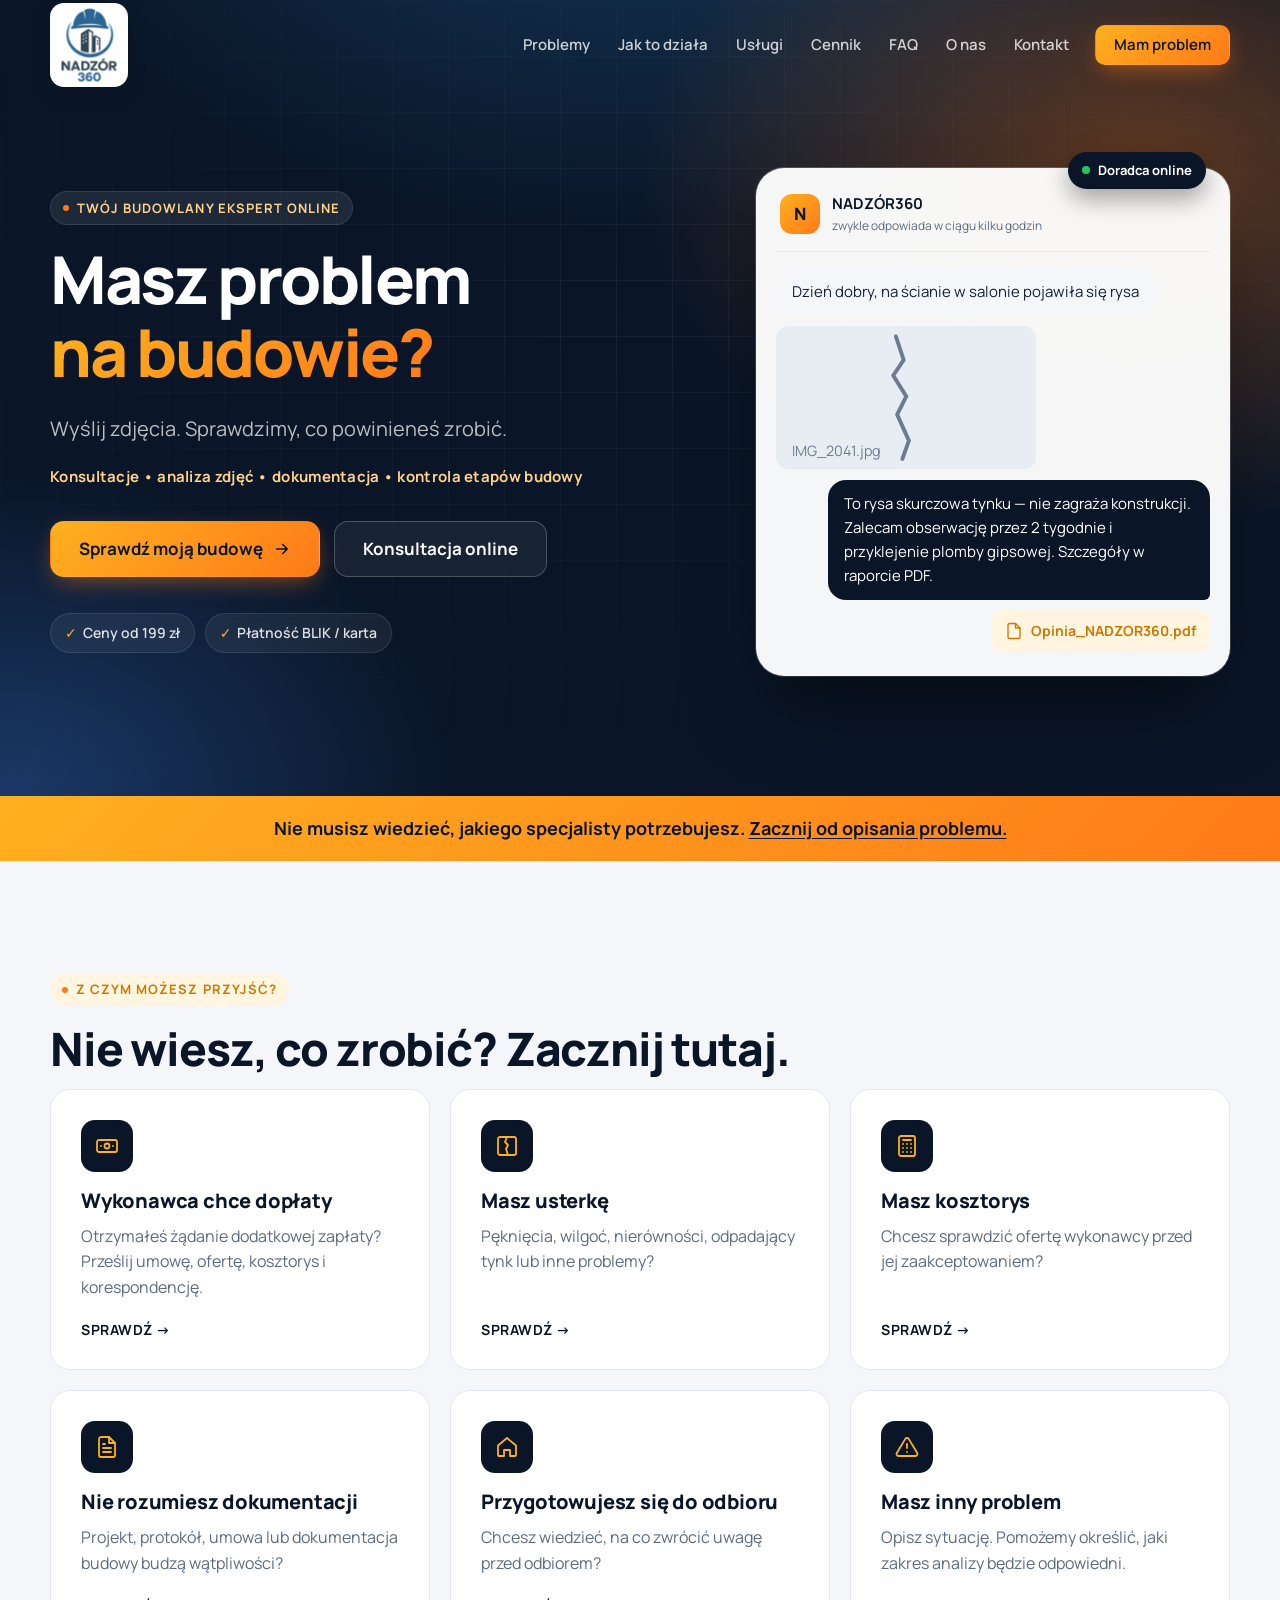
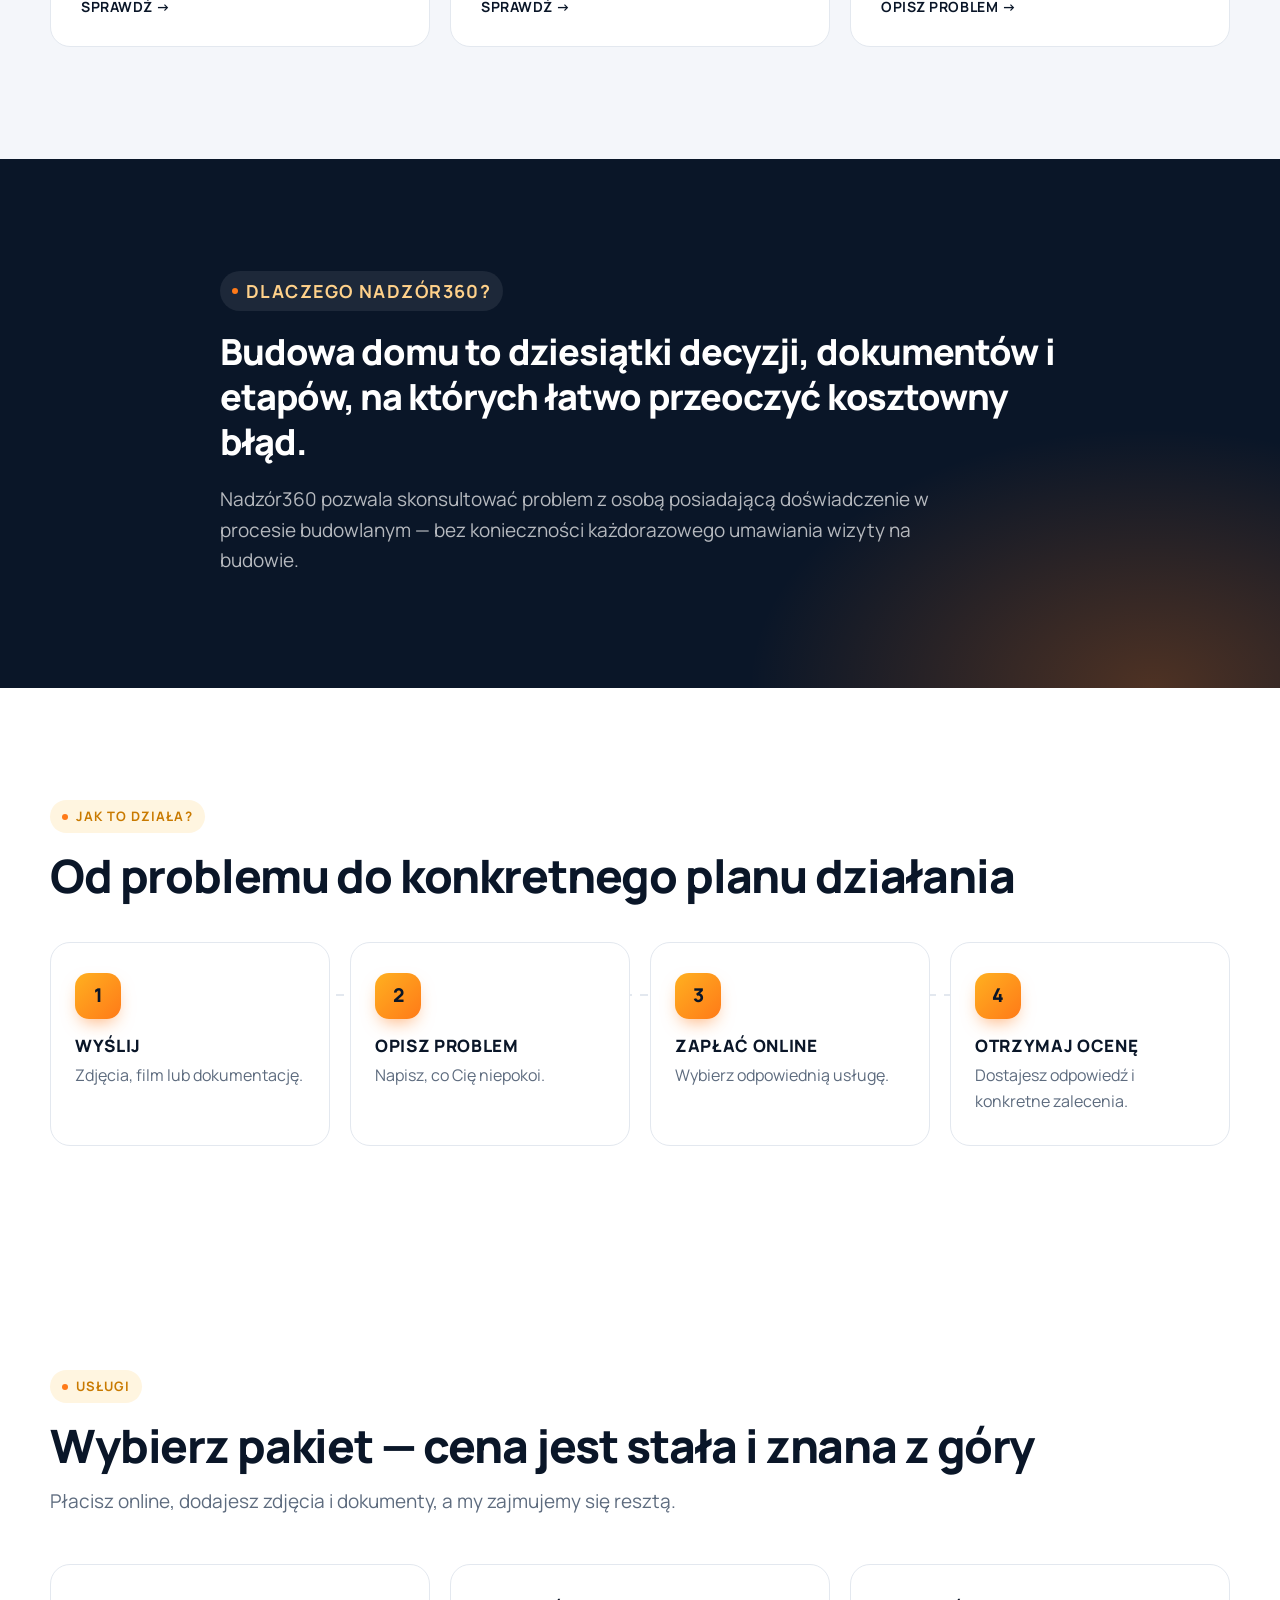
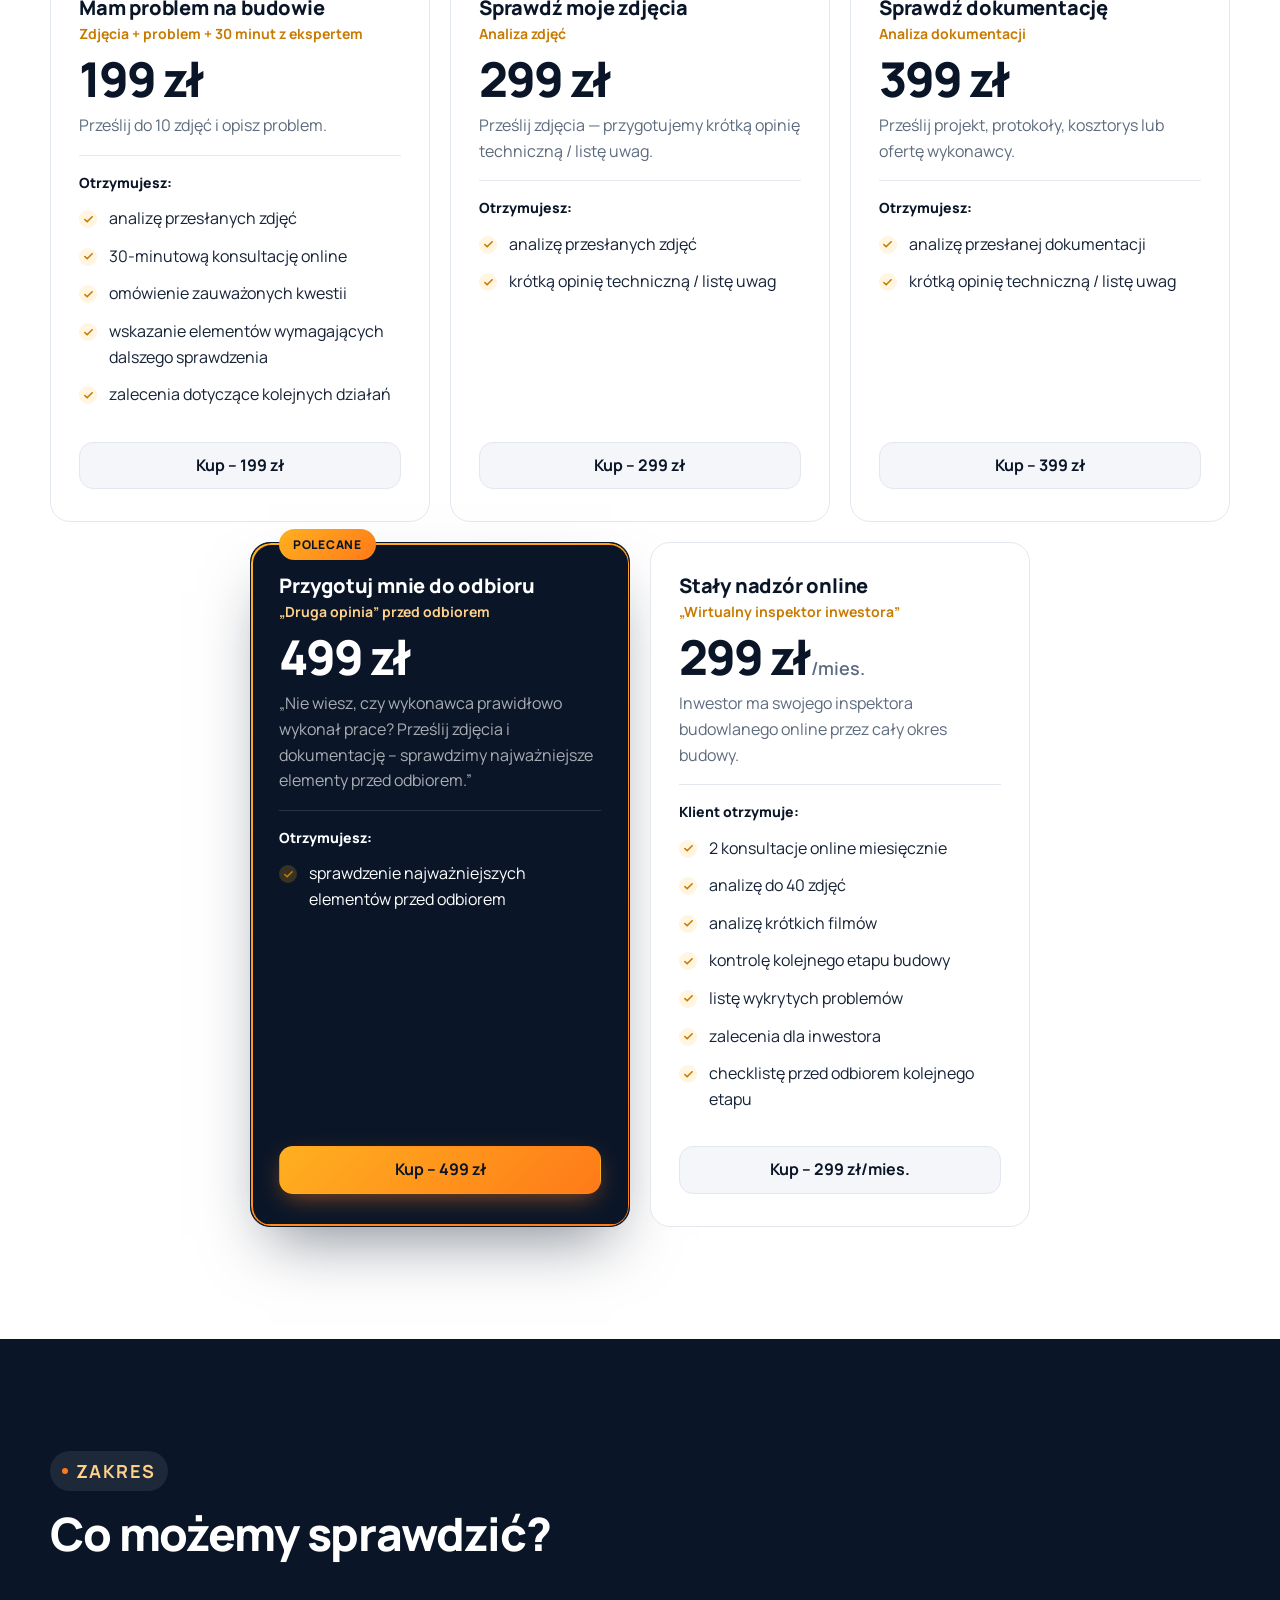
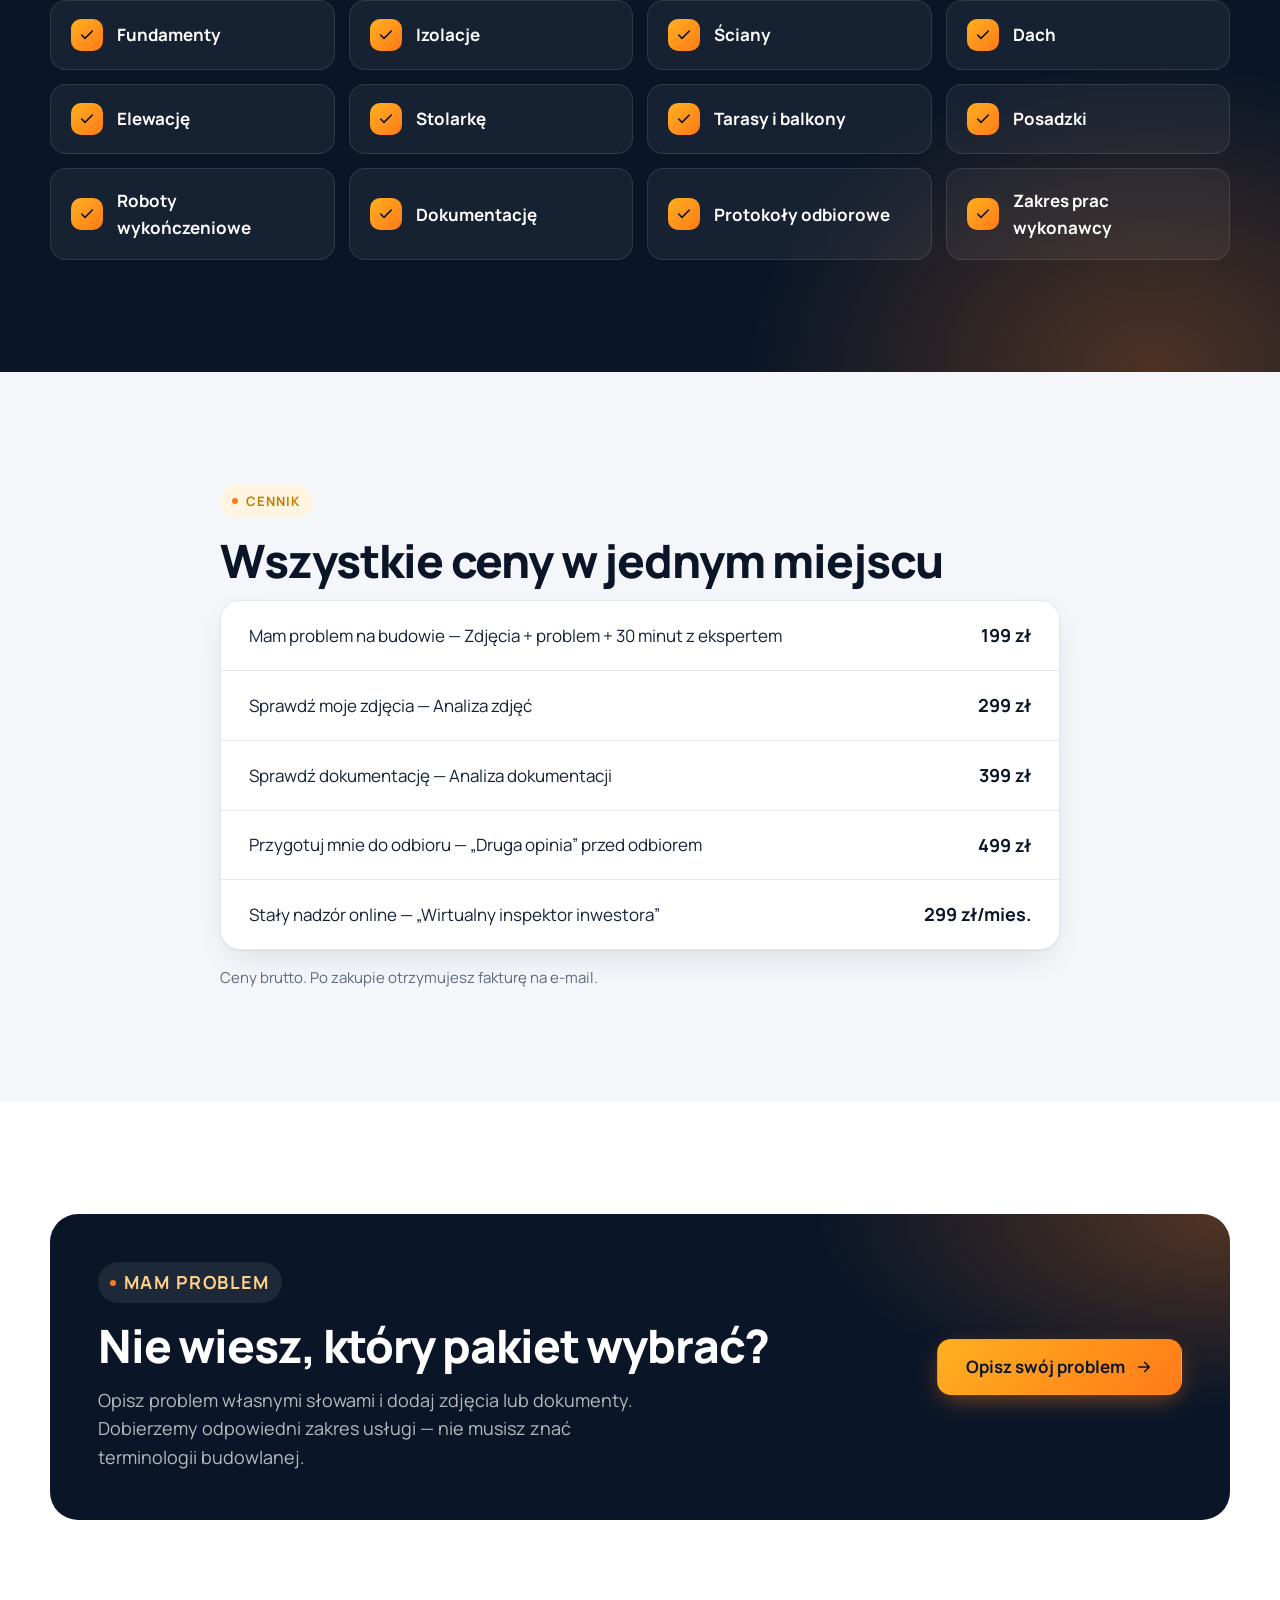
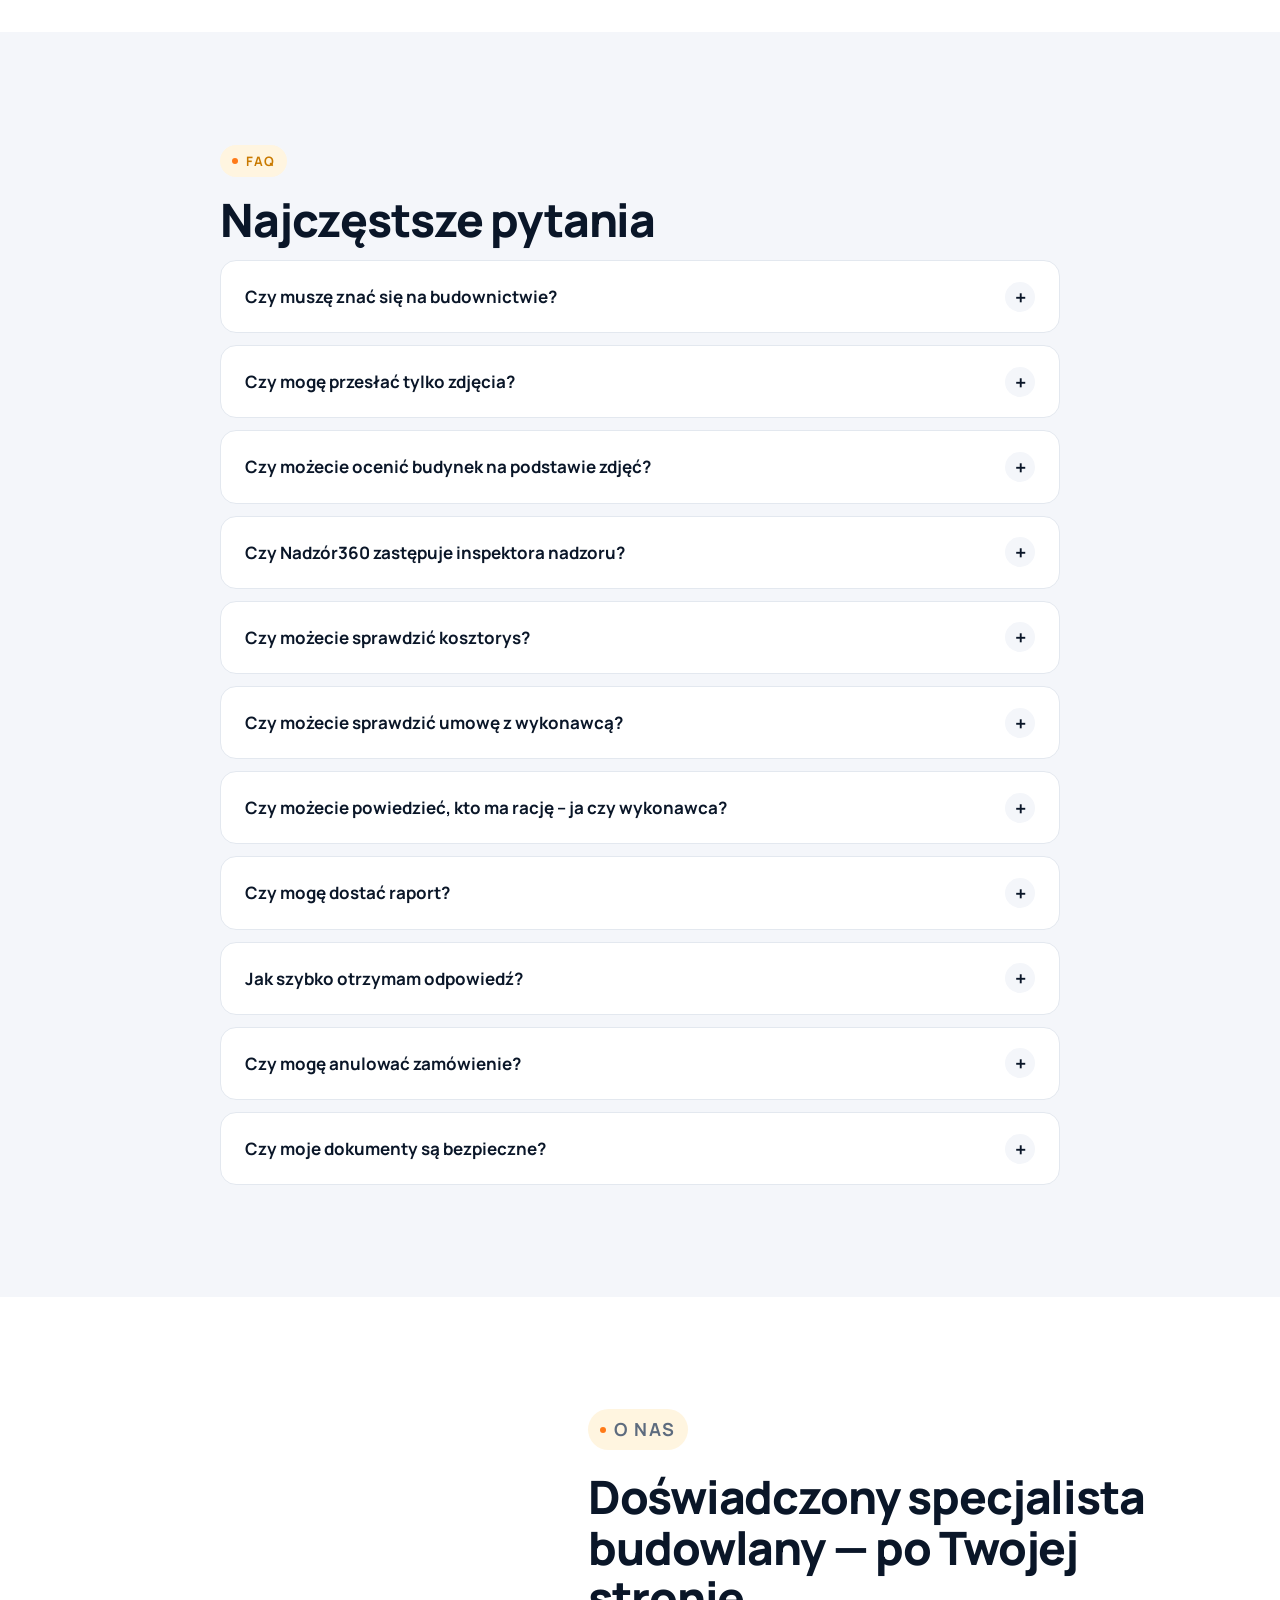
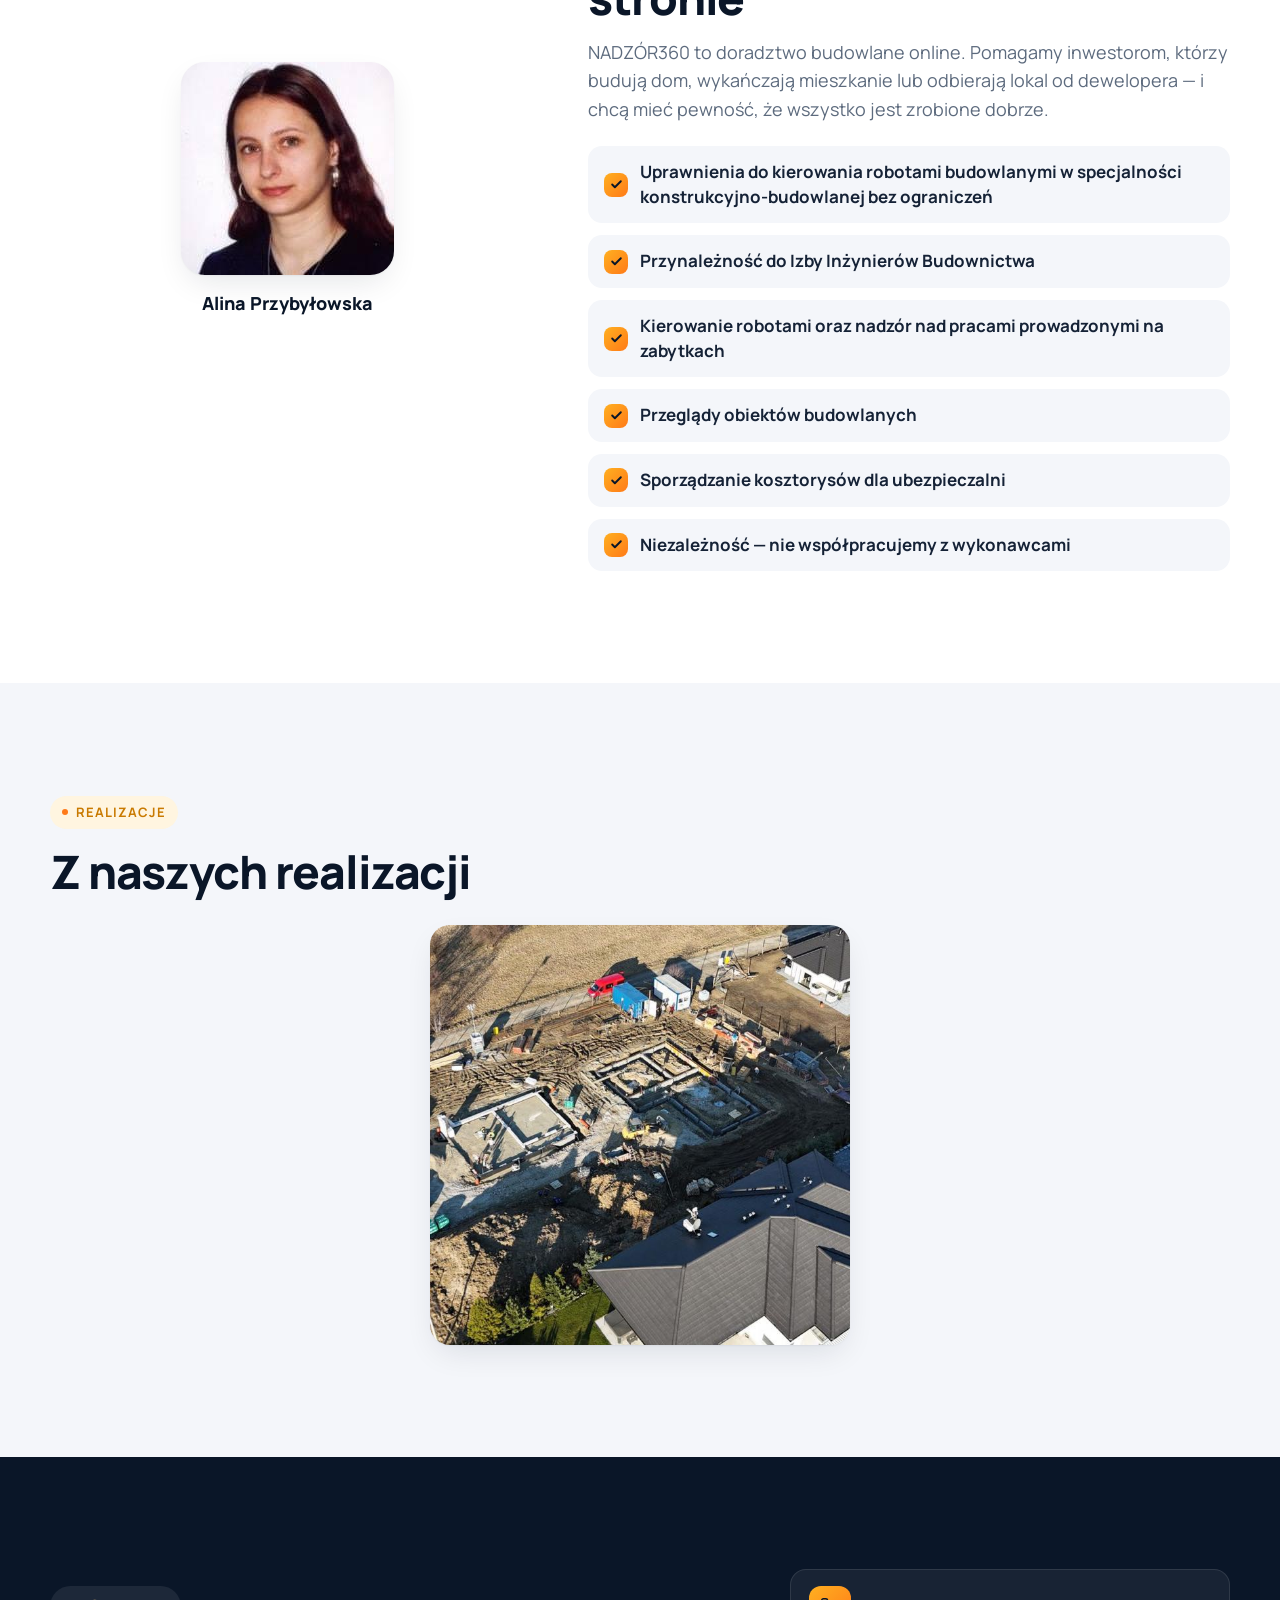
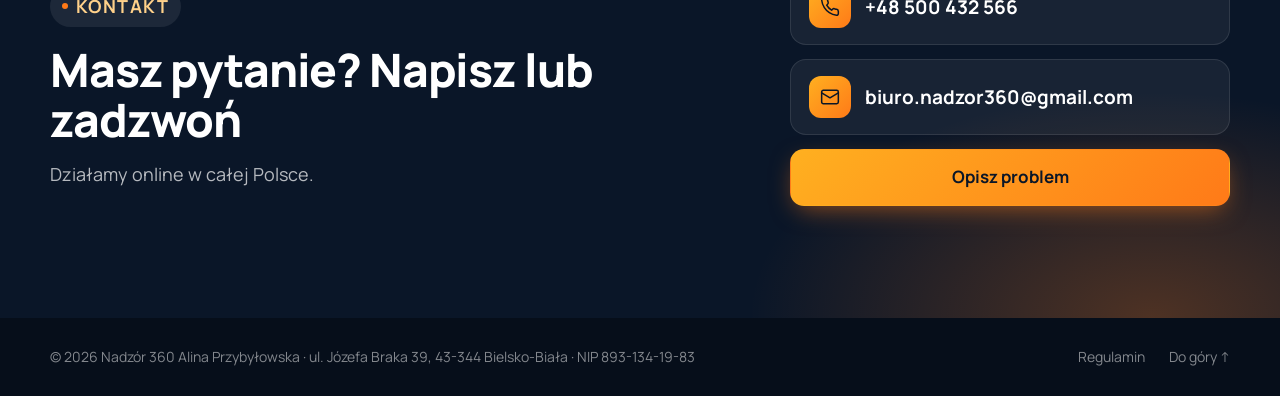
==== commit edbfde70: "Oryginalny plik logo klientki (przezroczyste tło) w nagłówku i jako favicon Co-Authored-By: Claude O" ====
--- a/index.html
+++ b/index.html
@@ -5,18 +5,18 @@
 <meta name="viewport" content="width=device-width, initial-scale=1">
 <title>NADZÓR360 — Nadzór budowlany i doradztwo online</title>
 <meta name="description" content="Doradztwo budowlane online ze specjalistą. Usterki, pęknięcia, kosztorysy, odbiór mieszkania, spór z wykonawcą. Stałe ceny od 199 zł, płatność online, zdjęcia przez formularz.">
-<link rel="icon" href="assets/favicon.svg" type="image/svg+xml">
+<link rel="icon" href="assets/logo-ikona.png" type="image/png">
 <link rel="preconnect" href="https://fonts.googleapis.com">
 <link rel="preconnect" href="https://fonts.gstatic.com" crossorigin>
 <link href="https://fonts.googleapis.com/css2?family=Manrope:wght@400;500;600;700;800&family=Montserrat:wght@700&display=swap" rel="stylesheet">
-<link rel="stylesheet" href="assets/style.css?v=17">
+<link rel="stylesheet" href="assets/style.css?v=19">
 </head>
 <body>
 
 <header class="header" id="top">
   <div class="container header__inner">
     <a href="#top" class="logo" aria-label="NADZÓR360 — strona główna">
-      <span class="logo__badge"><svg class="logo__mark" viewBox="36 26 128 150" aria-hidden="true"><circle cx="100" cy="108" r="60" fill="none" stroke="#1a6fb0" stroke-width="8"/><path d="M78 156V86l28-9v79z" fill="#26323d"/><path d="M106 156V94l16 5v57z" fill="#3a4855"/><g fill="#fff"><rect x="84" y="92" width="6" height="6"/><rect x="96" y="89" width="6" height="6"/><rect x="84" y="105" width="6" height="6"/><rect x="96" y="103" width="6" height="6"/><rect x="84" y="118" width="6" height="6"/><rect x="96" y="117" width="6" height="6"/><rect x="84" y="131" width="6" height="6"/><rect x="96" y="131" width="6" height="6"/><rect x="110" y="104" width="3" height="8"/><rect x="116" y="106" width="3" height="8"/><rect x="110" y="119" width="3" height="8"/><rect x="116" y="120" width="3" height="8"/><rect x="110" y="134" width="3" height="8"/><rect x="116" y="134" width="3" height="8"/></g><g stroke="#fff" stroke-width="3" stroke-linejoin="round"><path d="M54 70c-1-22 20-38 46-38s47 16 46 38z" fill="#1a6fb0"/><path d="M40 67c40-7 80-7 120 0v10c-40-6-80-6-120 0z" fill="#1a6fb0"/></g><path d="M88 34c-4 10-6 22-5 35M112 34c4 10 6 22 5 35" stroke="#fff" stroke-width="3" fill="none" stroke-linecap="round"/></svg><span class="logo__text">NADZÓR<b>360</b></span></span>
+      <span class="logo__badge"><img class="logo__img" src="assets/logo-nadzor360.png" alt="NADZÓR 360" width="244" height="318"></span>
     </a>
     <nav class="nav" id="nav" aria-label="Menu główne">
       <a href="#problemy">Problemy</a>
--- a/assets/style.css
+++ b/assets/style.css
@@ -418,3 +418,9 @@
 .gallery figure{margin:0;border-radius:20px;overflow:hidden;background:#fff;box-shadow:var(--shadow);max-width:640px}
 .gallery img{width:100%;height:auto}
 .gallery{grid-template-columns:repeat(auto-fit,minmax(260px,420px));justify-content:center}
+/* logo klientki — oryginalny plik */
+.logo__badge{padding:4px 10px}
+.logo__img{height:62px;width:auto;display:block}
+@media (max-width:640px){.logo__img{height:54px}.logo__badge{padding:3px 8px}}
+@media (min-width:1021px){.header__inner{height:90px}.logo__img{height:76px}html{scroll-padding-top:100px}}
+@media (max-width:1020px){.logo__img{height:62px}.logo__badge{padding:3px 8px}}
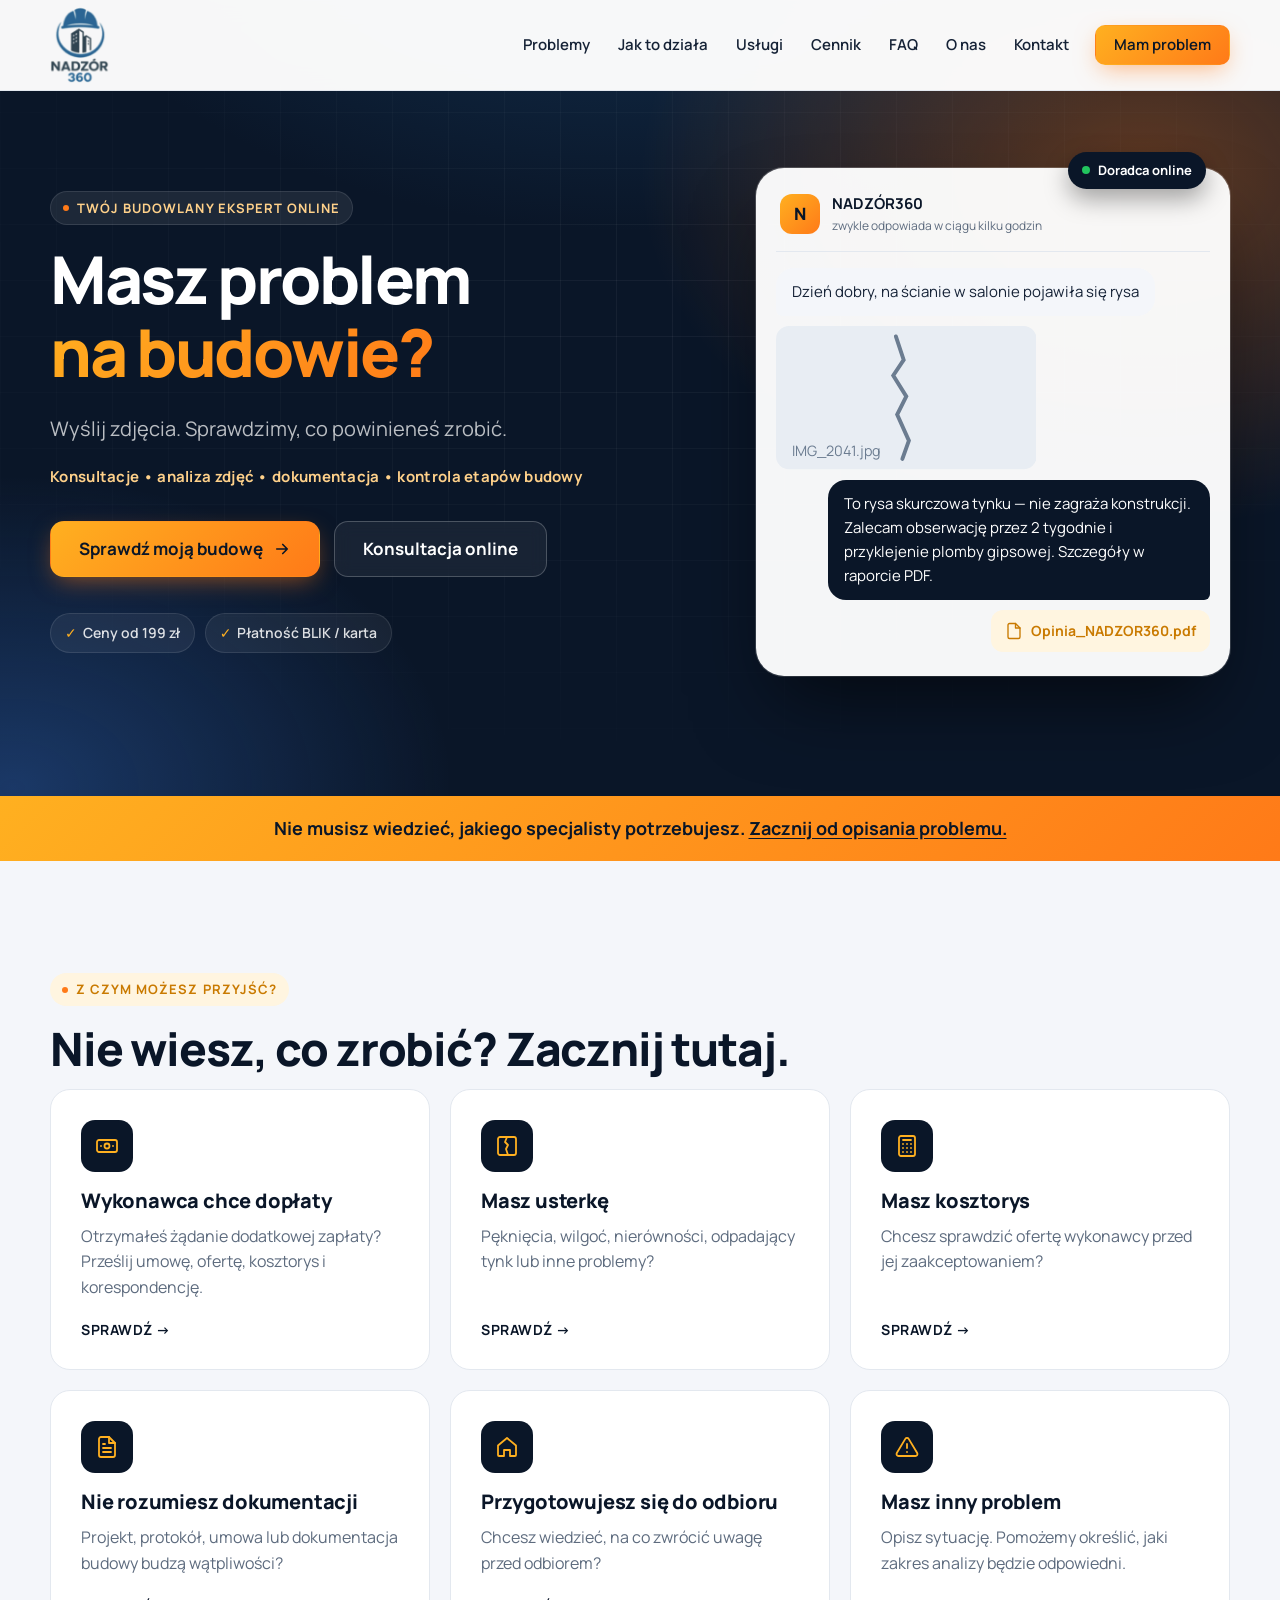
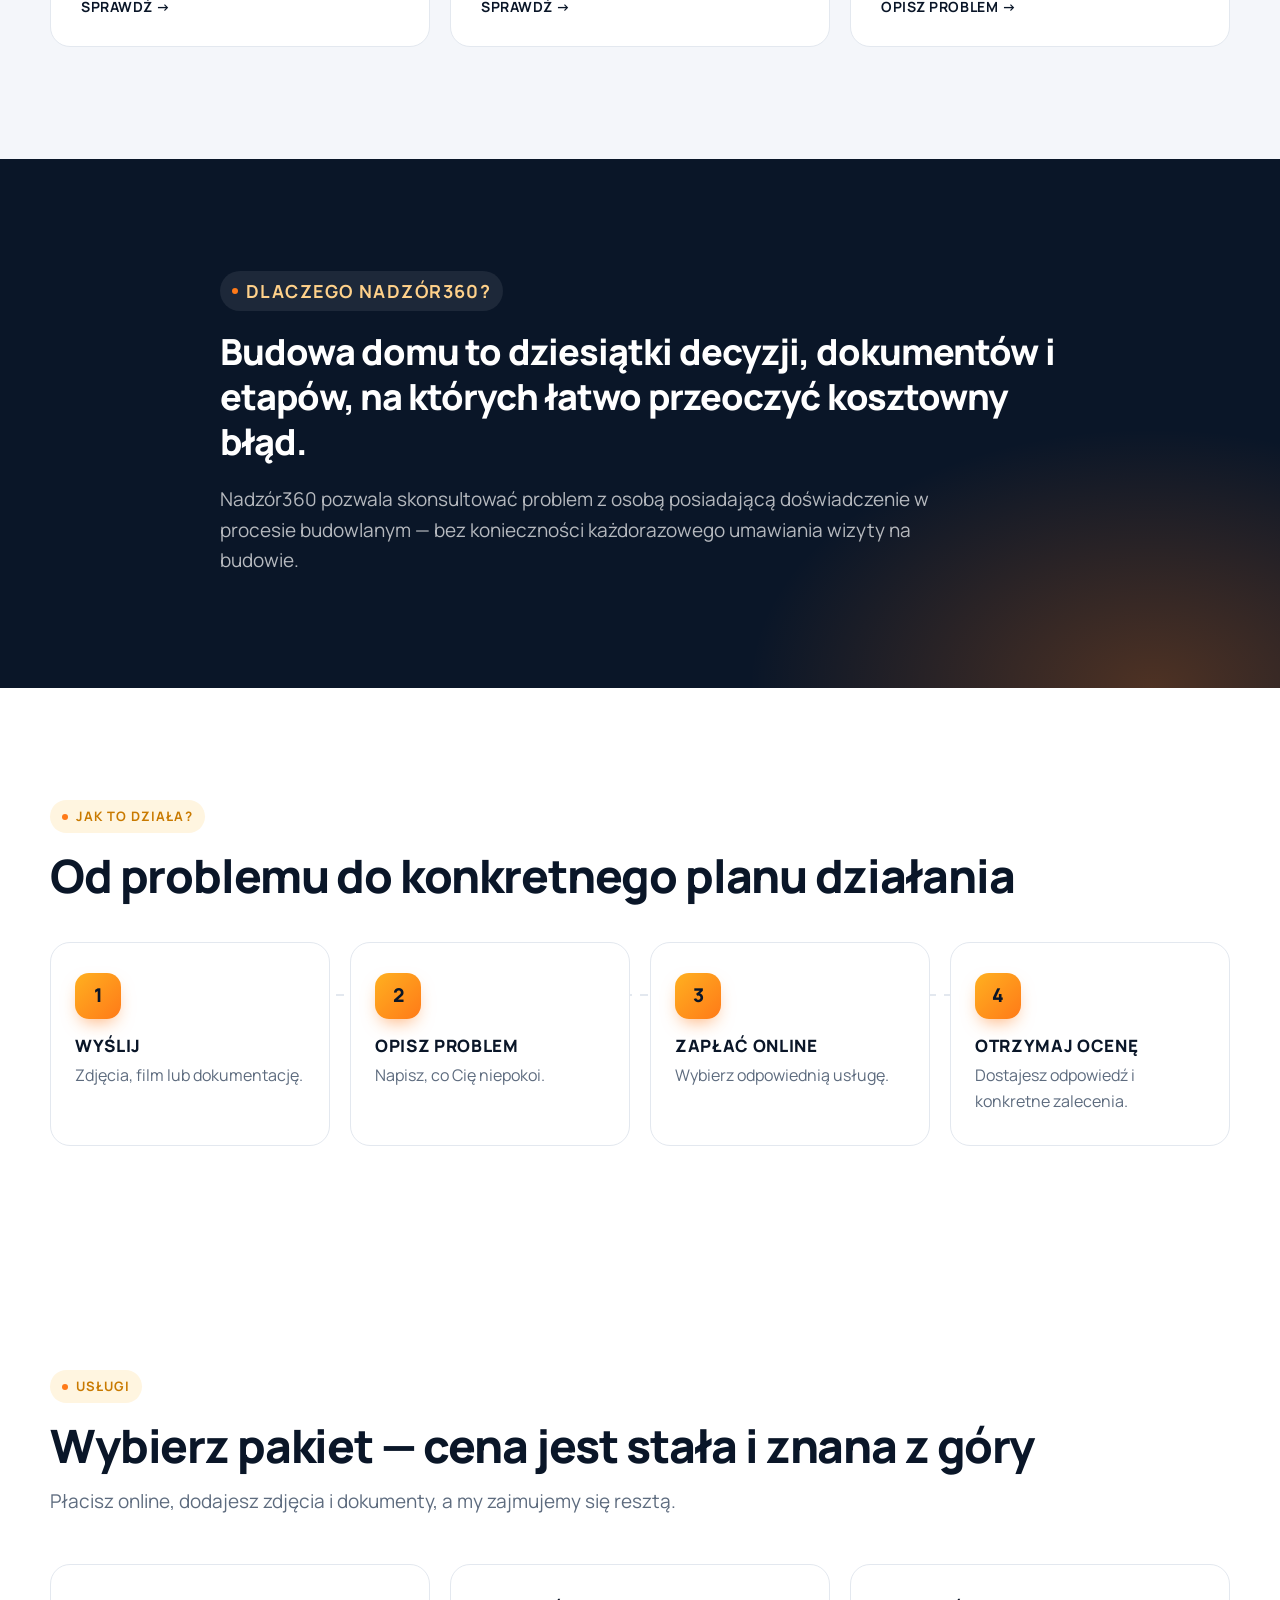
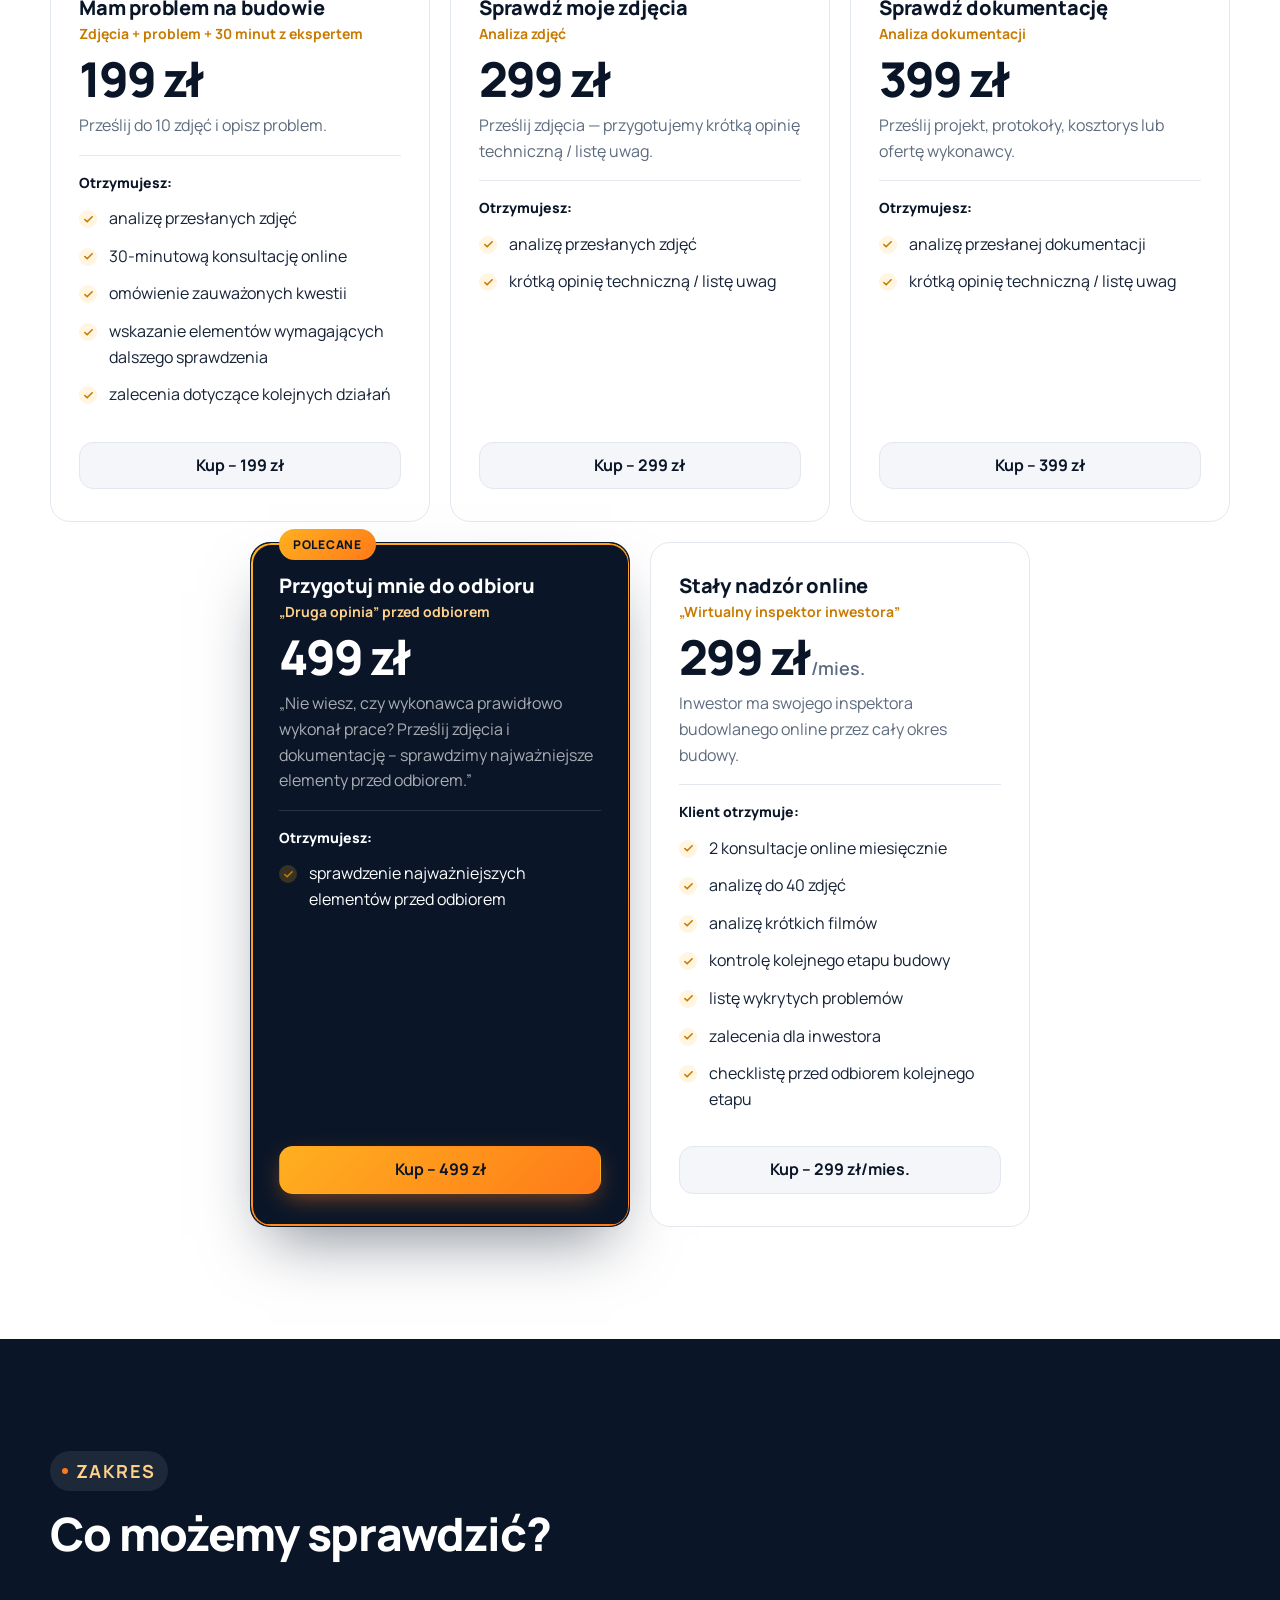
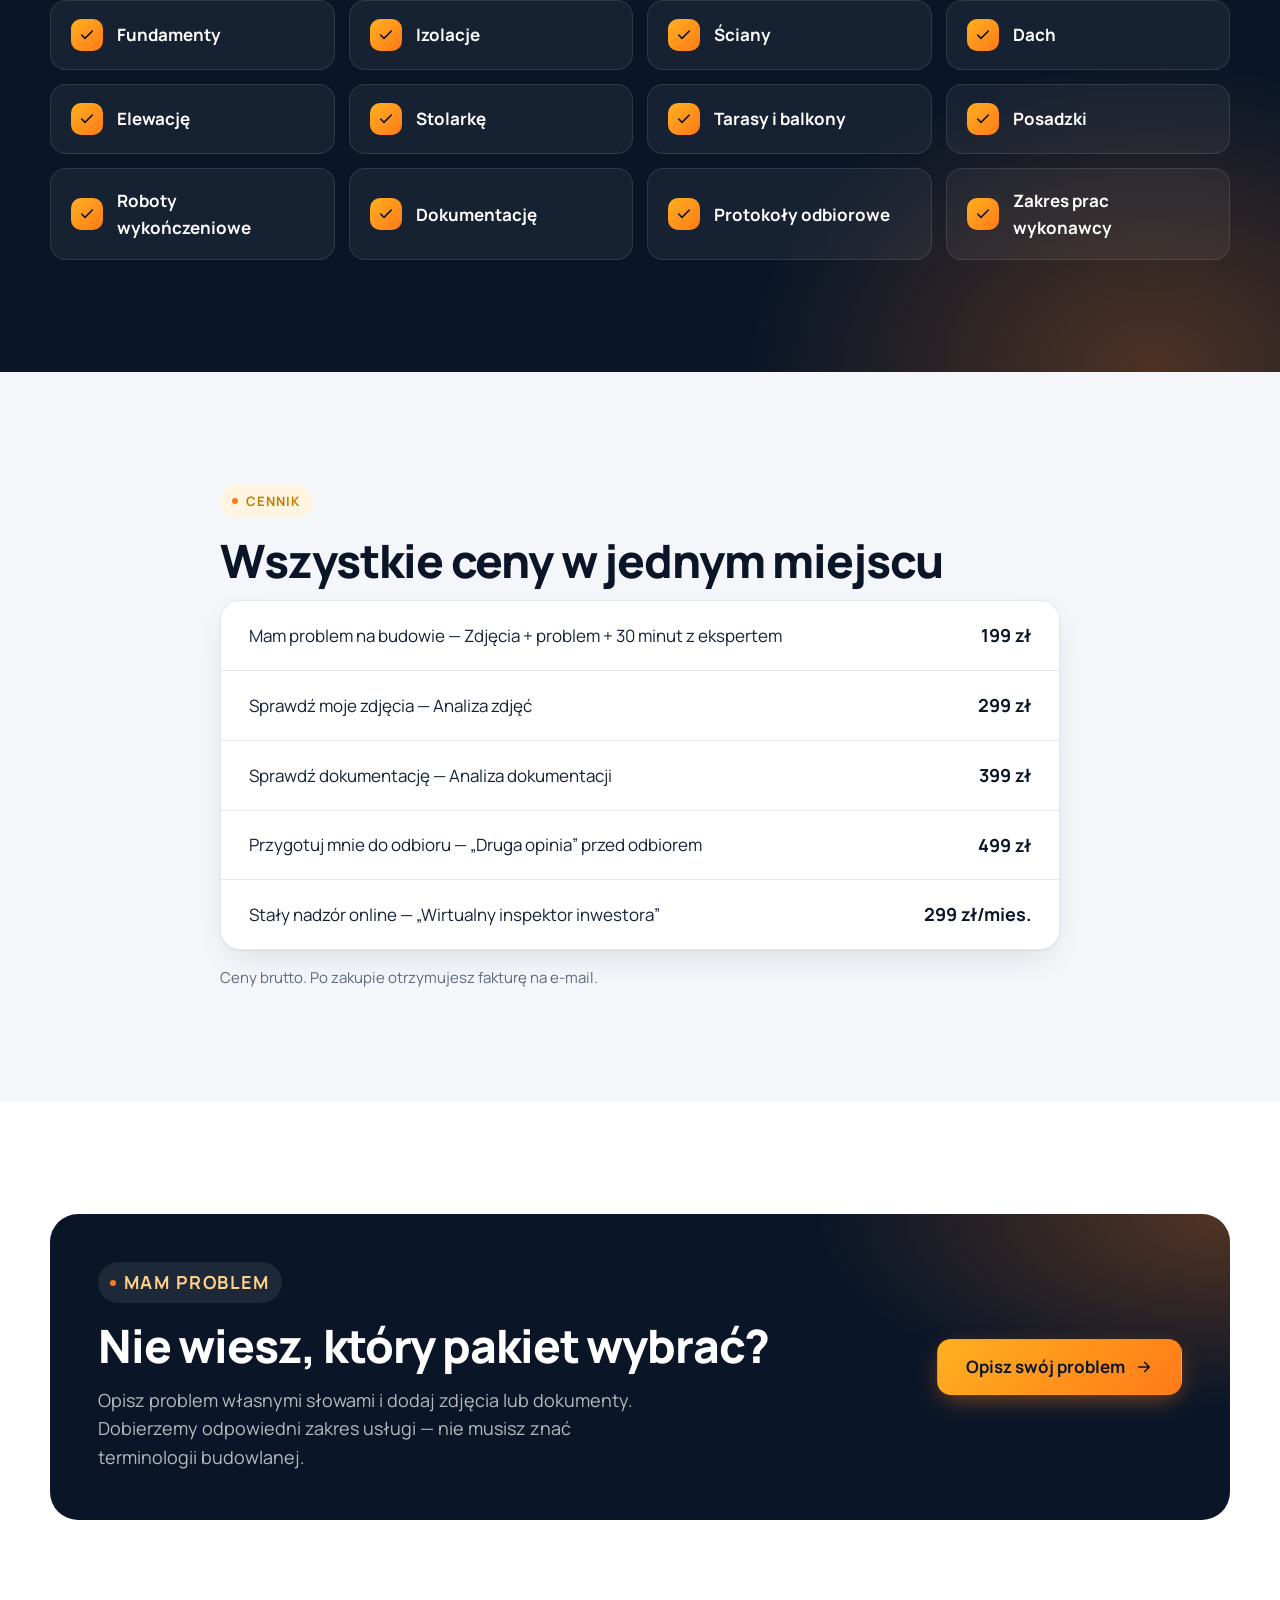
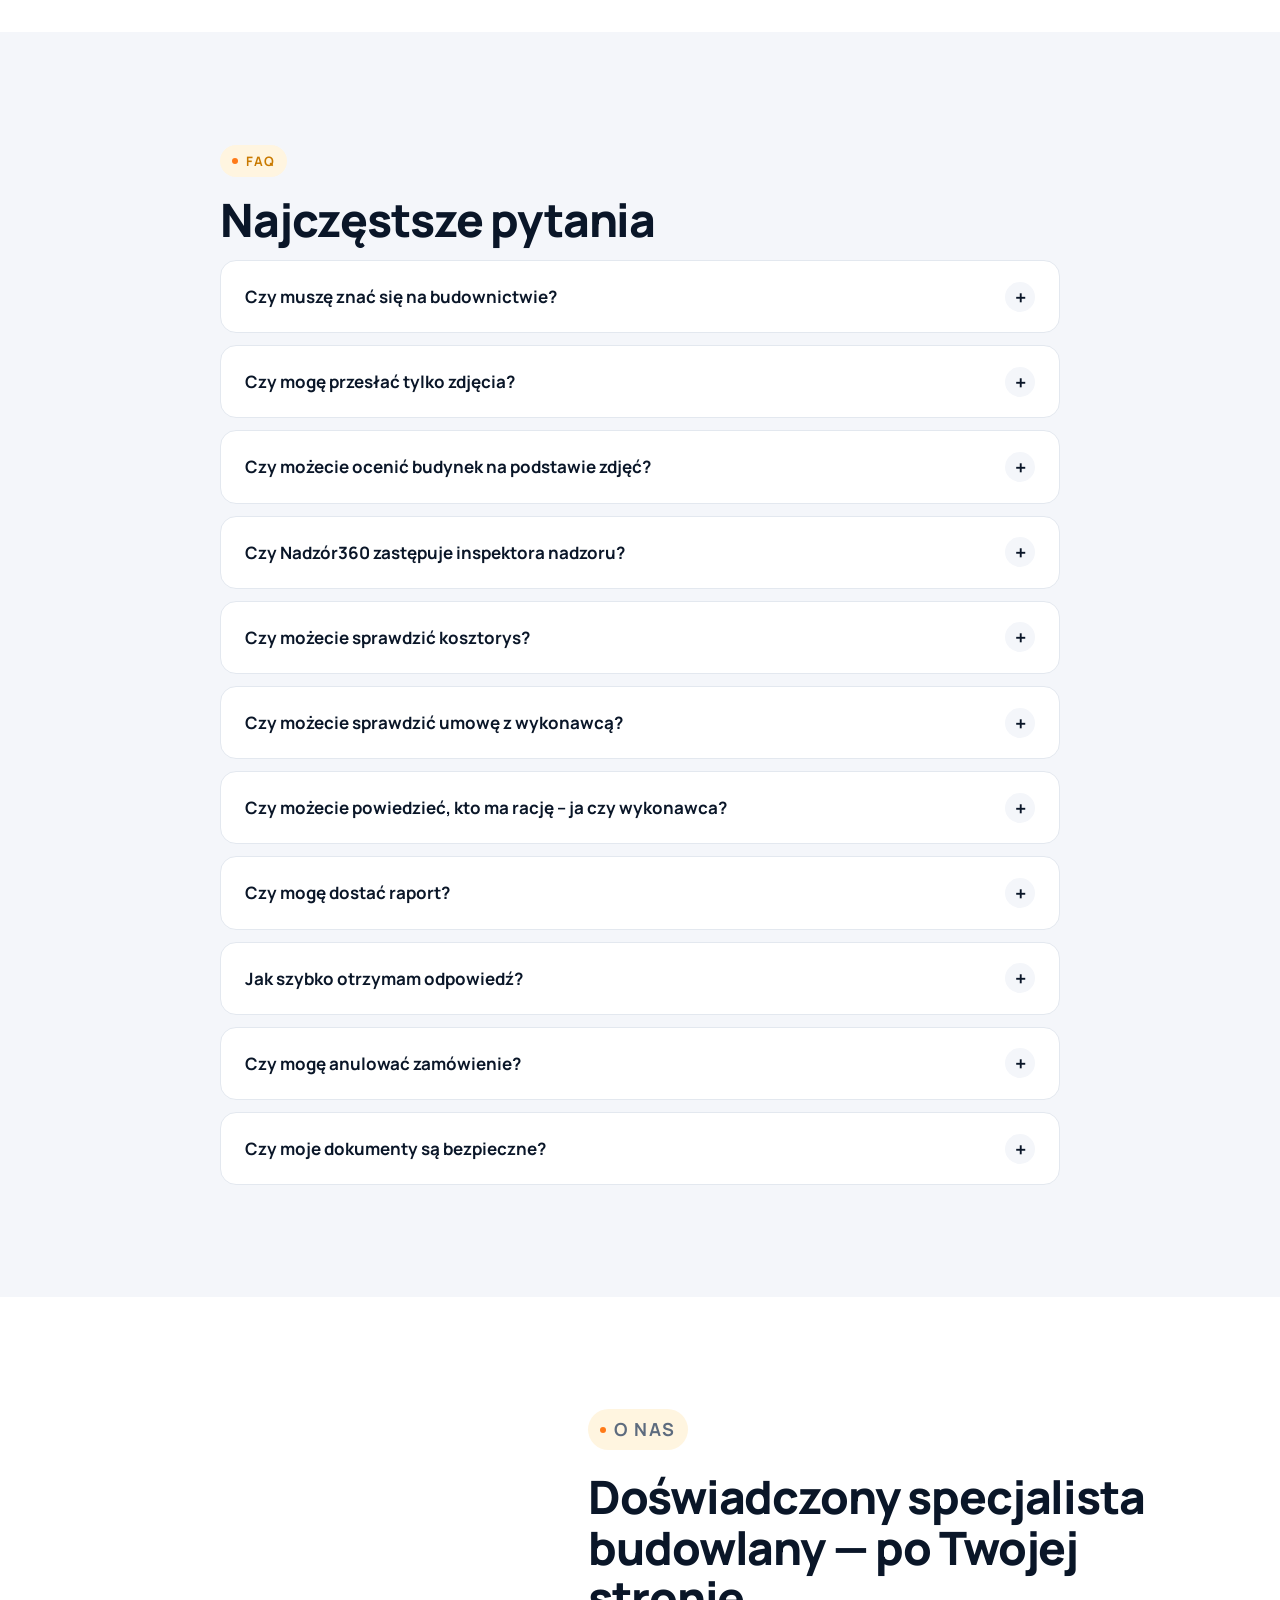
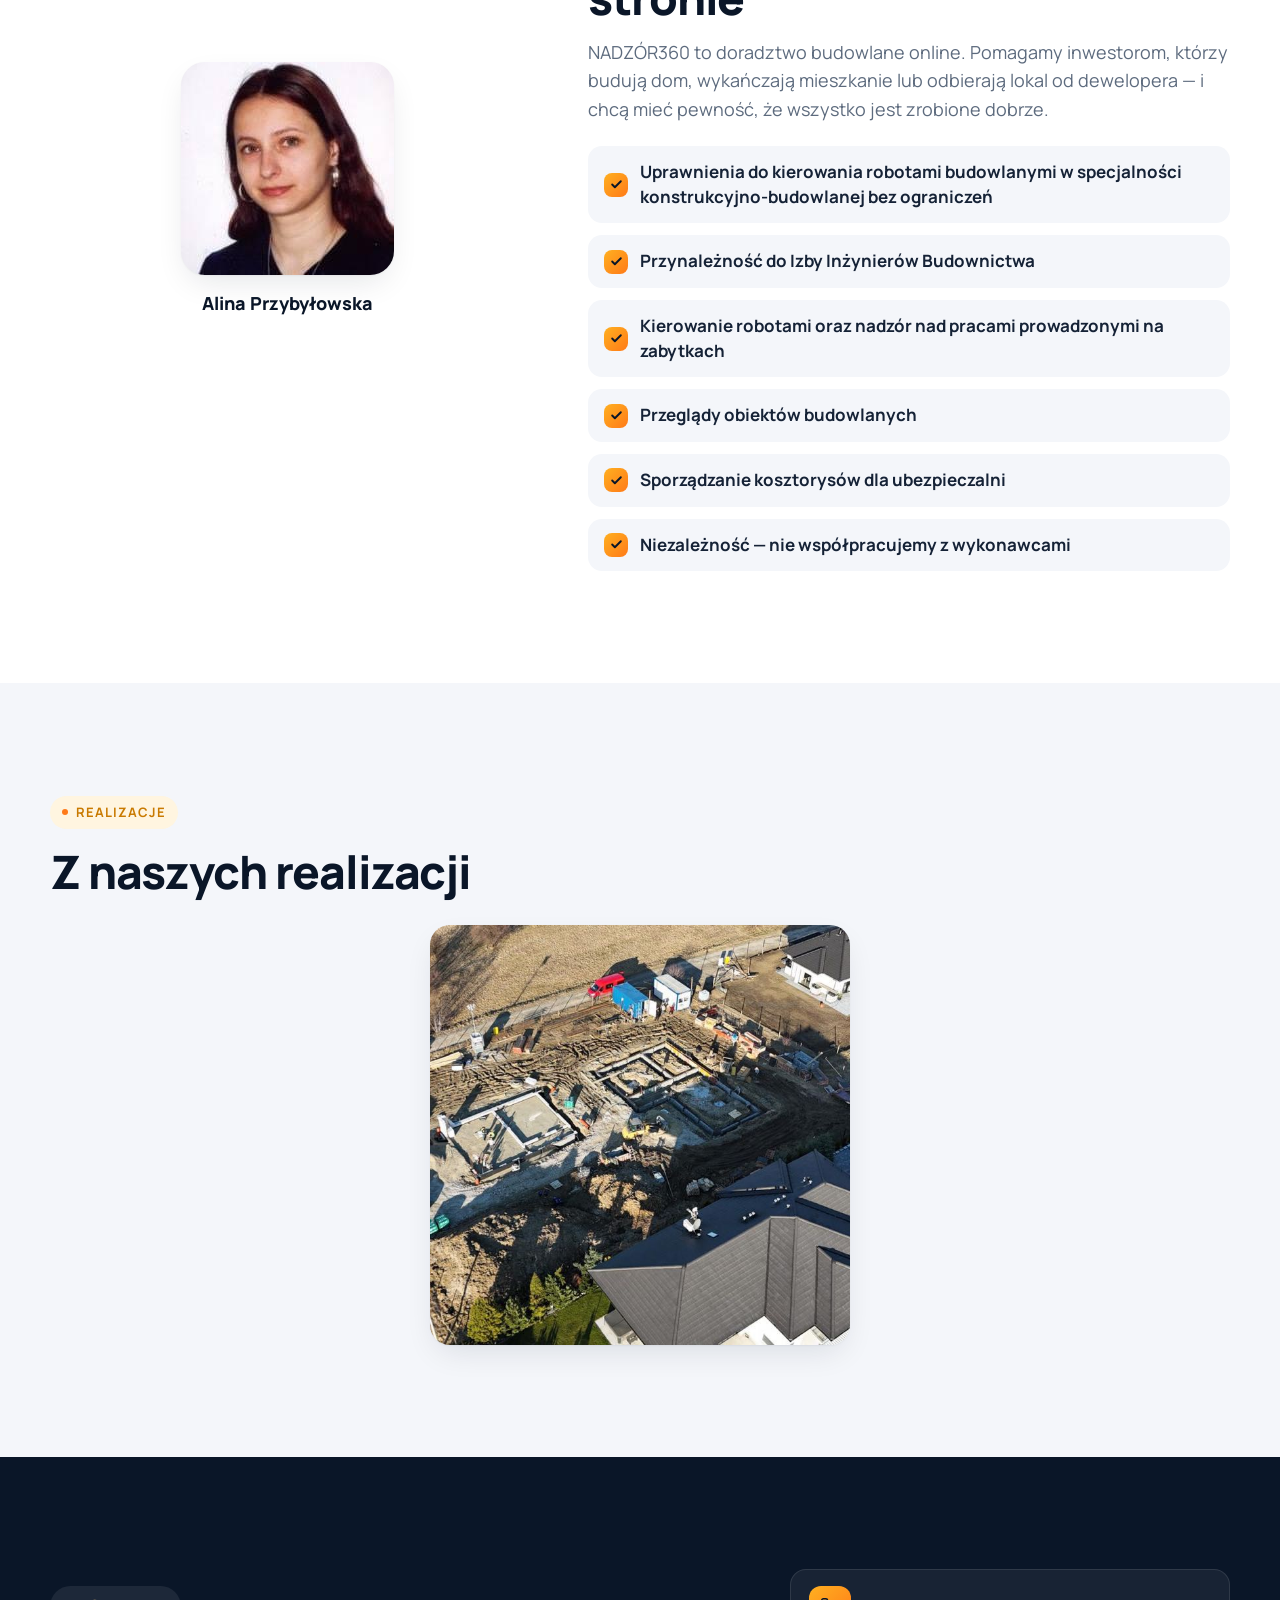
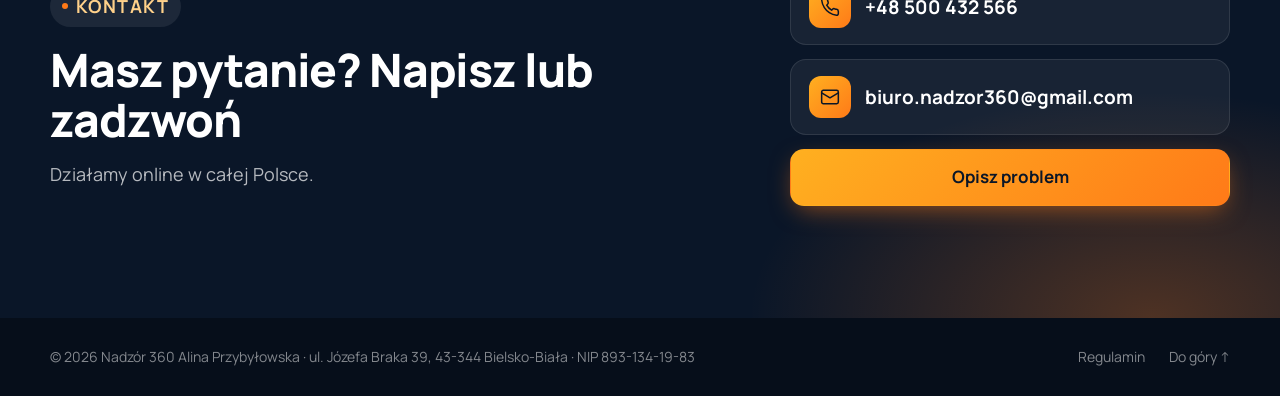
==== commit e245a854: "Logo na przezroczystym tle (bez plakietki), biały nagłówek Co-Authored-By: Claude Opus 5.5 <noreply@" ====
--- a/index.html
+++ b/index.html
@@ -9,7 +9,7 @@
 <link rel="preconnect" href="https://fonts.googleapis.com">
 <link rel="preconnect" href="https://fonts.gstatic.com" crossorigin>
 <link href="https://fonts.googleapis.com/css2?family=Manrope:wght@400;500;600;700;800&family=Montserrat:wght@700&display=swap" rel="stylesheet">
-<link rel="stylesheet" href="assets/style.css?v=19">
+<link rel="stylesheet" href="assets/style.css?v=20">
 </head>
 <body>
 
--- a/assets/style.css
+++ b/assets/style.css
@@ -424,3 +424,17 @@
 @media (max-width:640px){.logo__img{height:54px}.logo__badge{padding:3px 8px}}
 @media (min-width:1021px){.header__inner{height:90px}.logo__img{height:76px}html{scroll-padding-top:100px}}
 @media (max-width:1020px){.logo__img{height:62px}.logo__badge{padding:3px 8px}}
+
+/* Biały nagłówek — logo klientki na przezroczystym tle, bez plakietki */
+.header,.header.scrolled,.header.menu-open{background:rgba(255,255,255,.97);color:var(--ink);border-bottom:1px solid var(--line);backdrop-filter:blur(12px);-webkit-backdrop-filter:blur(12px)}
+.header.scrolled{box-shadow:0 6px 20px rgba(10,22,40,.08)}
+.logo__badge{background:none;box-shadow:none;padding:0;border-radius:0}
+.nav a{color:var(--text)}
+.nav a:hover{color:var(--ink);background:var(--bg-alt)}
+.nav .nav__cta,.nav .nav__cta:hover{color:var(--ink)}
+.burger{background:var(--bg-alt);border-color:var(--line)}
+.burger span{background:var(--ink)}
+@media (max-width:1020px){
+  .nav{background:#fff;box-shadow:0 20px 30px rgba(10,22,40,.12)}
+  .nav a{color:var(--ink);border-bottom-color:var(--line)}
+}
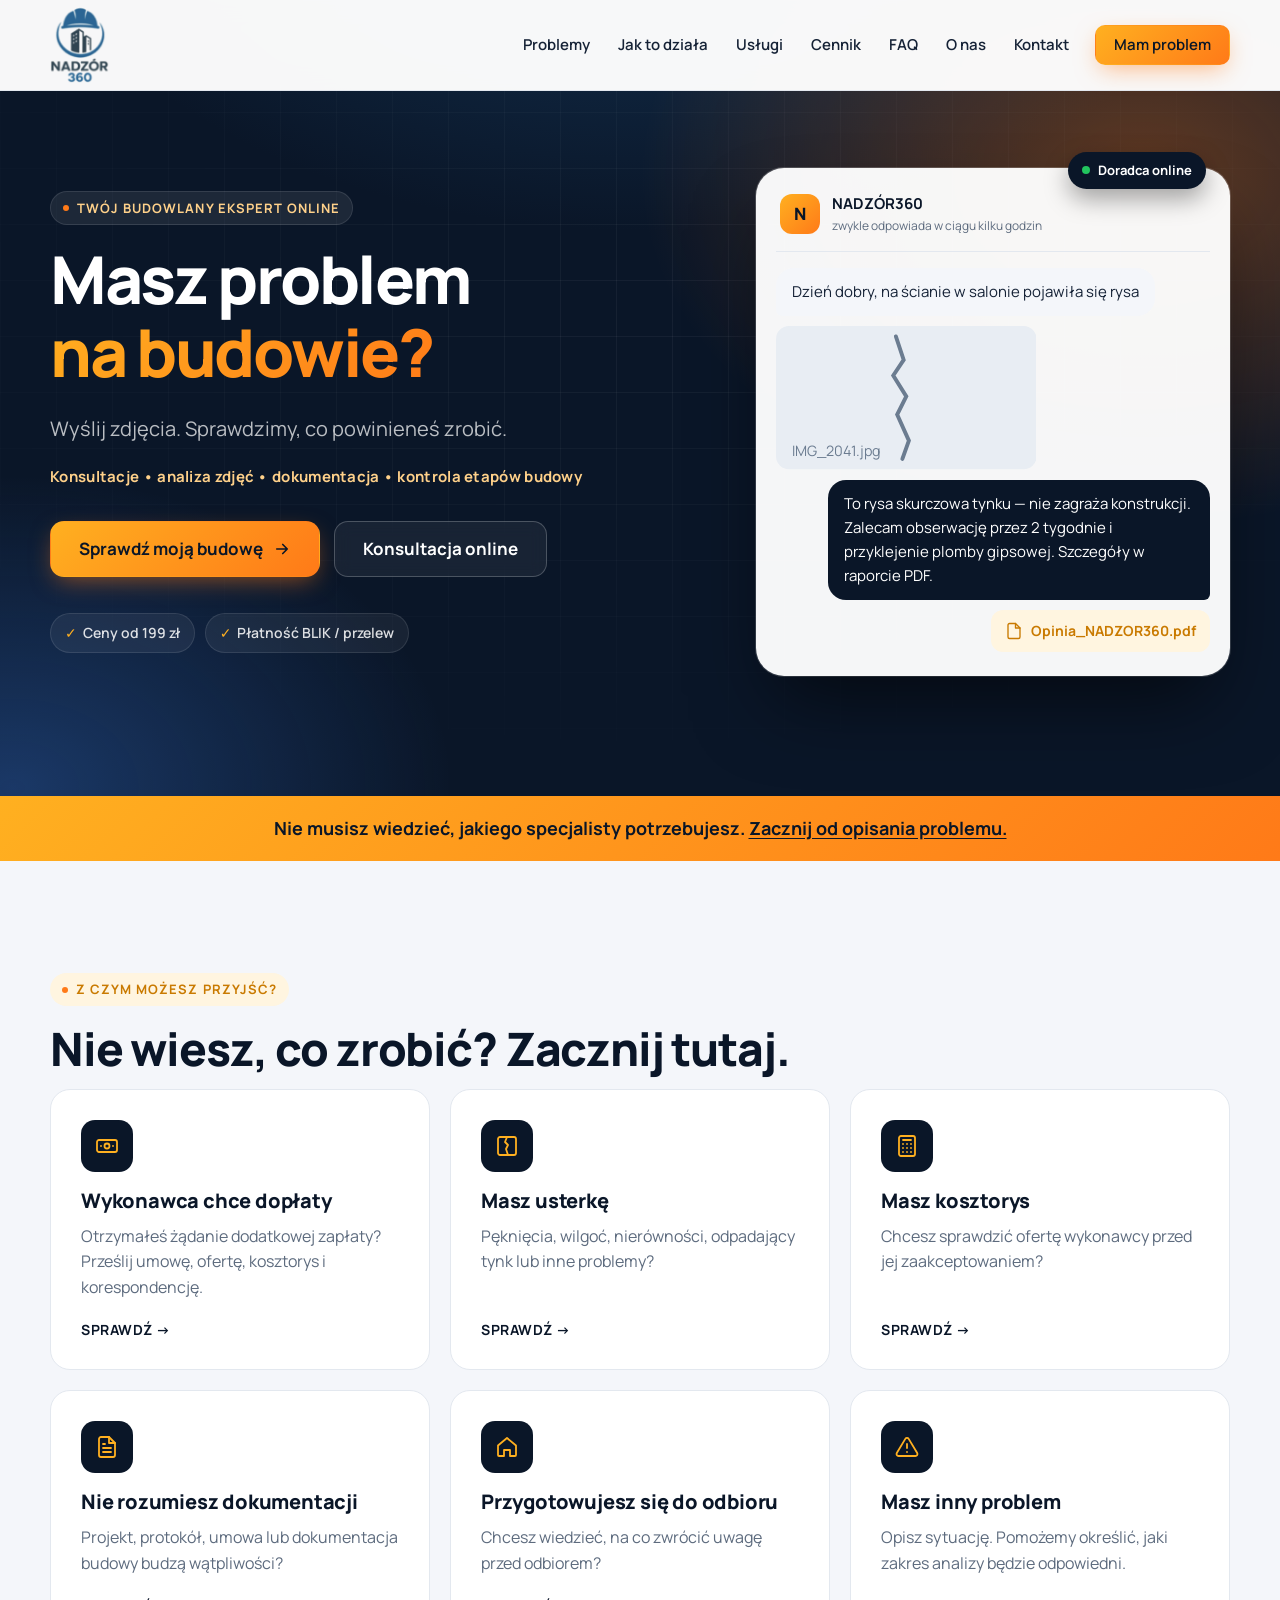
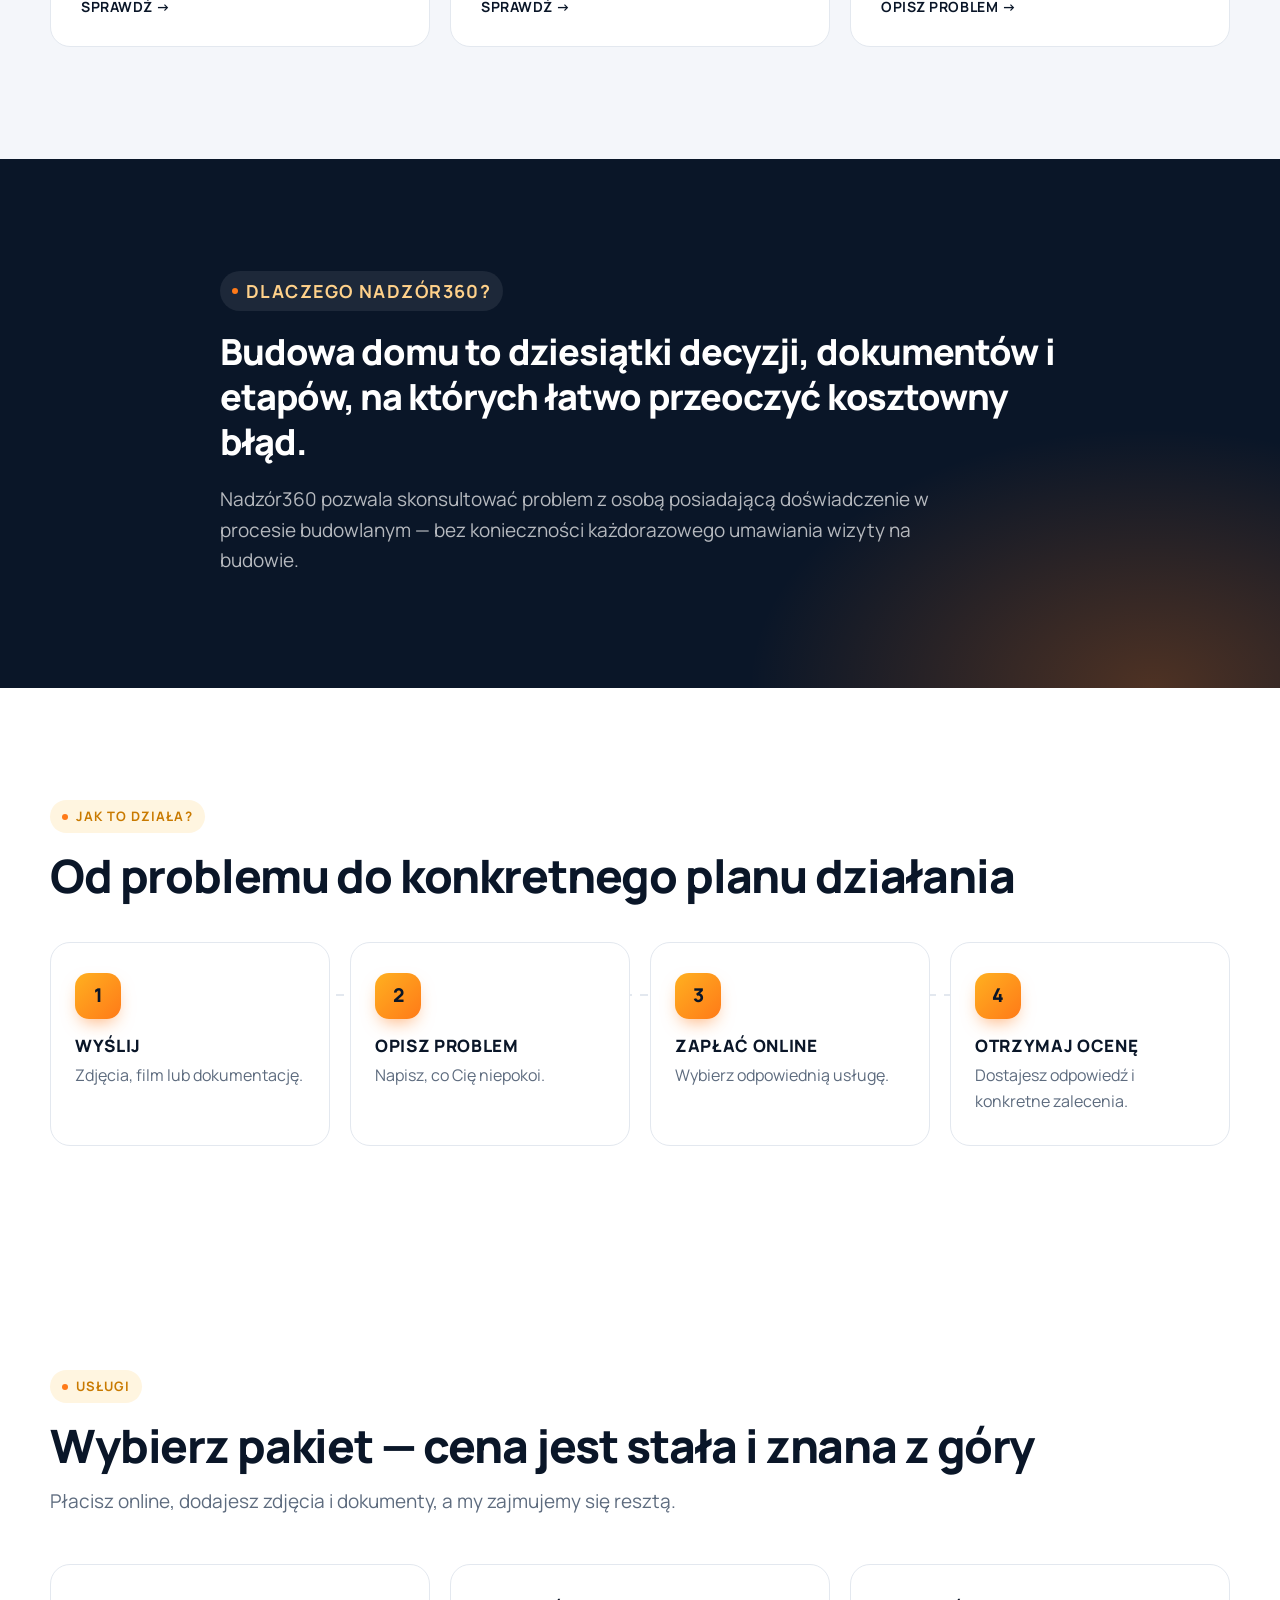
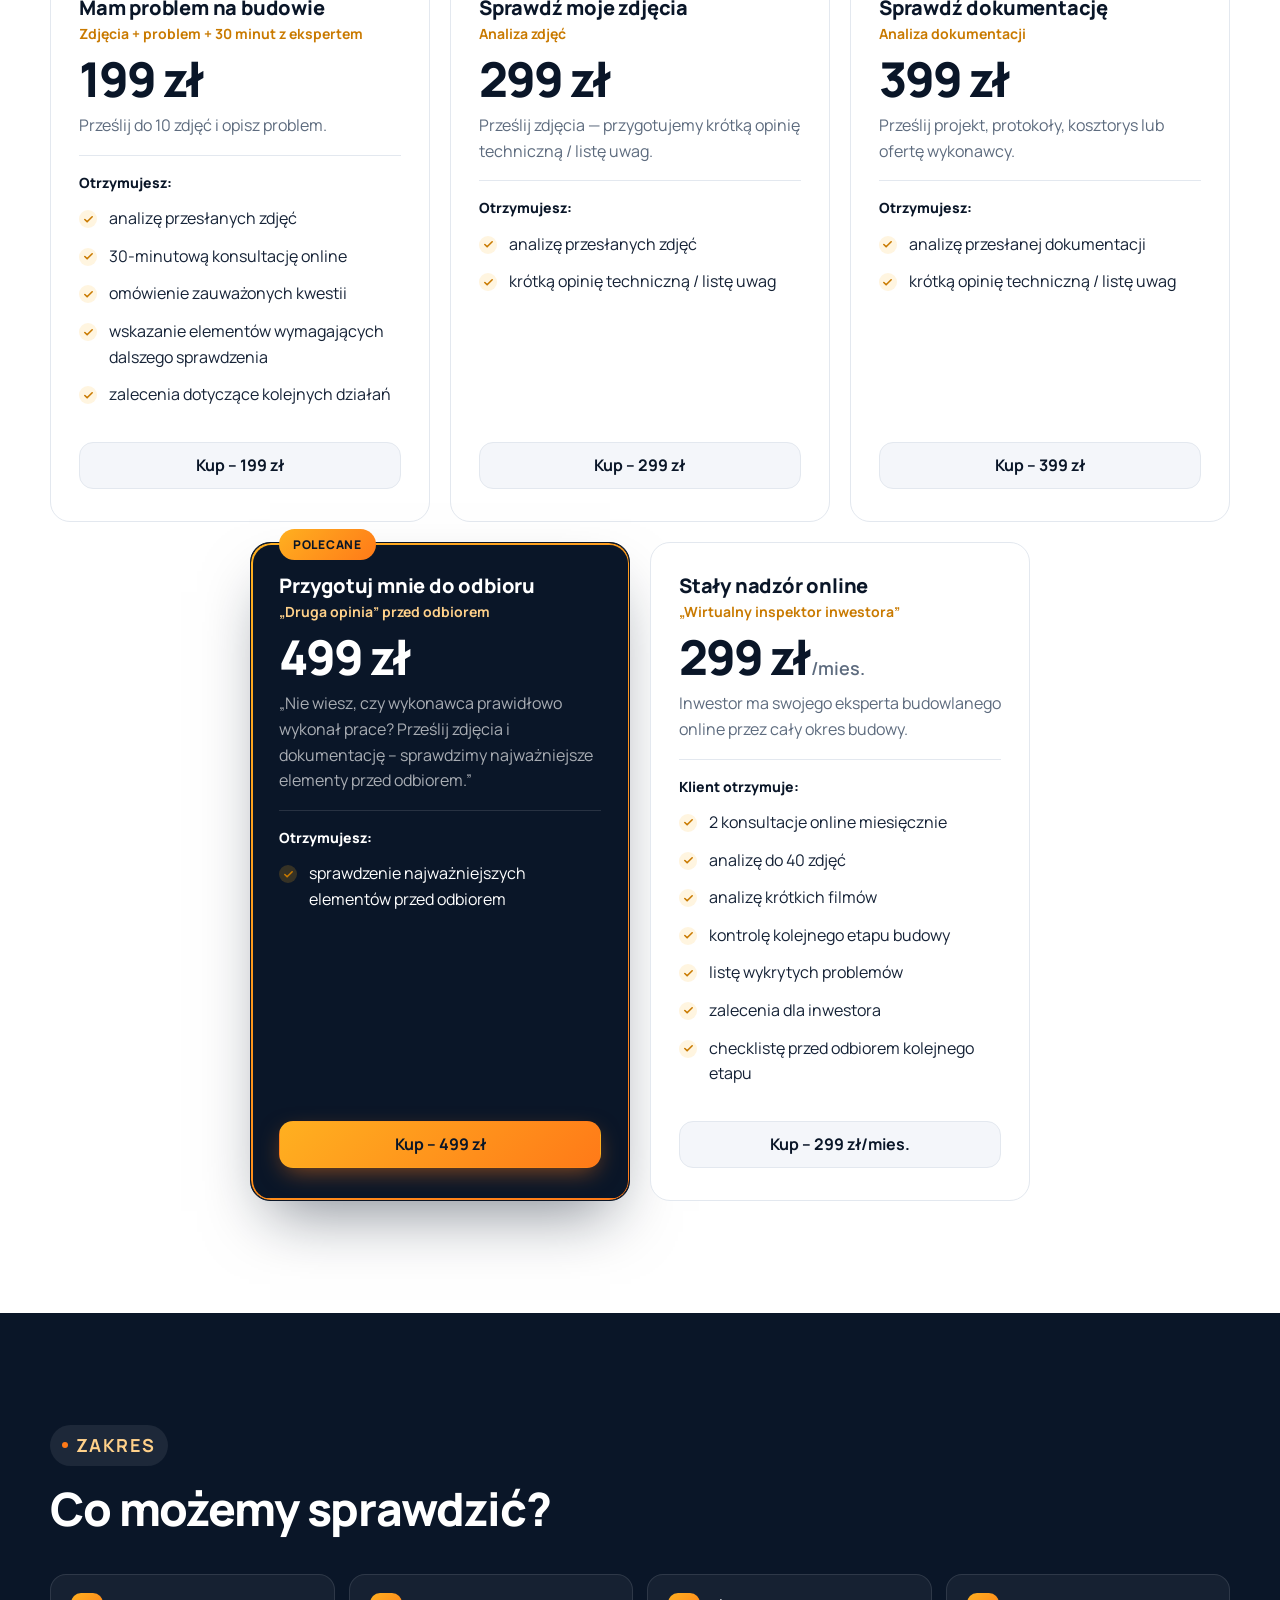
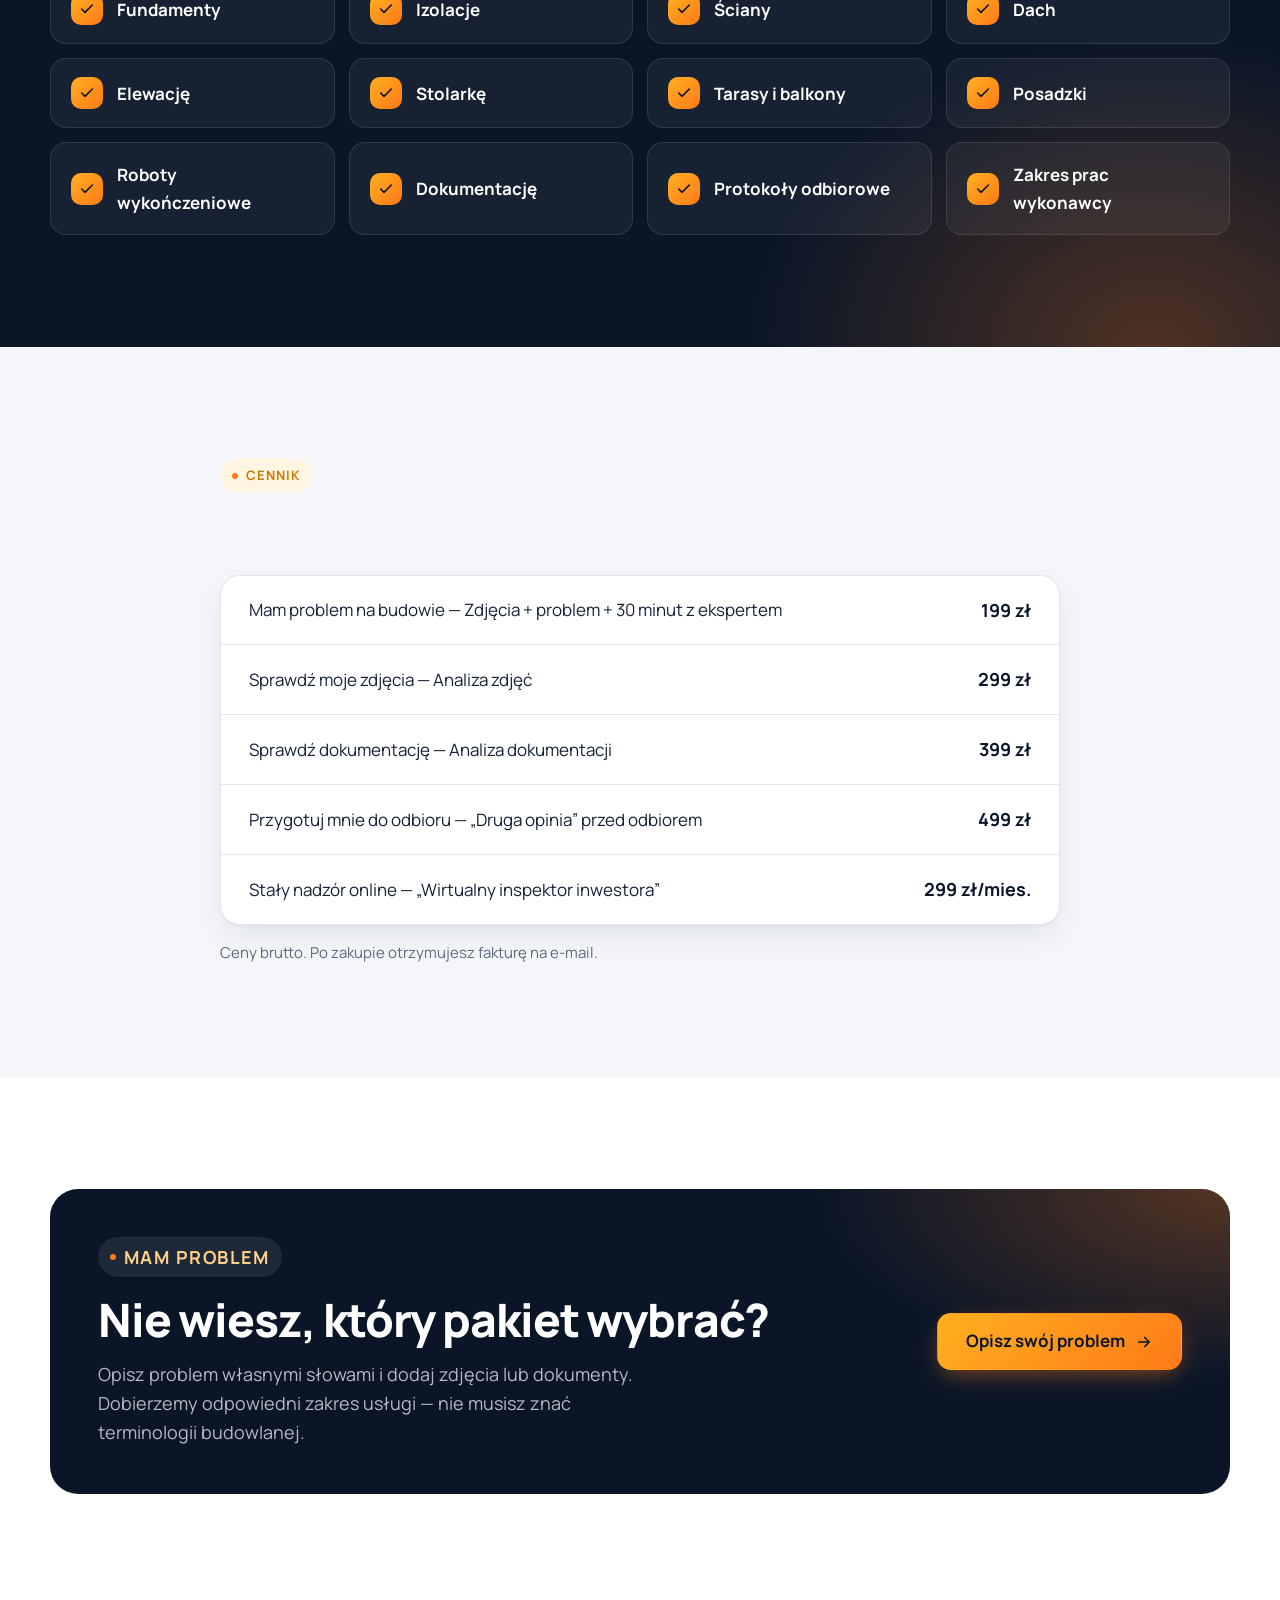
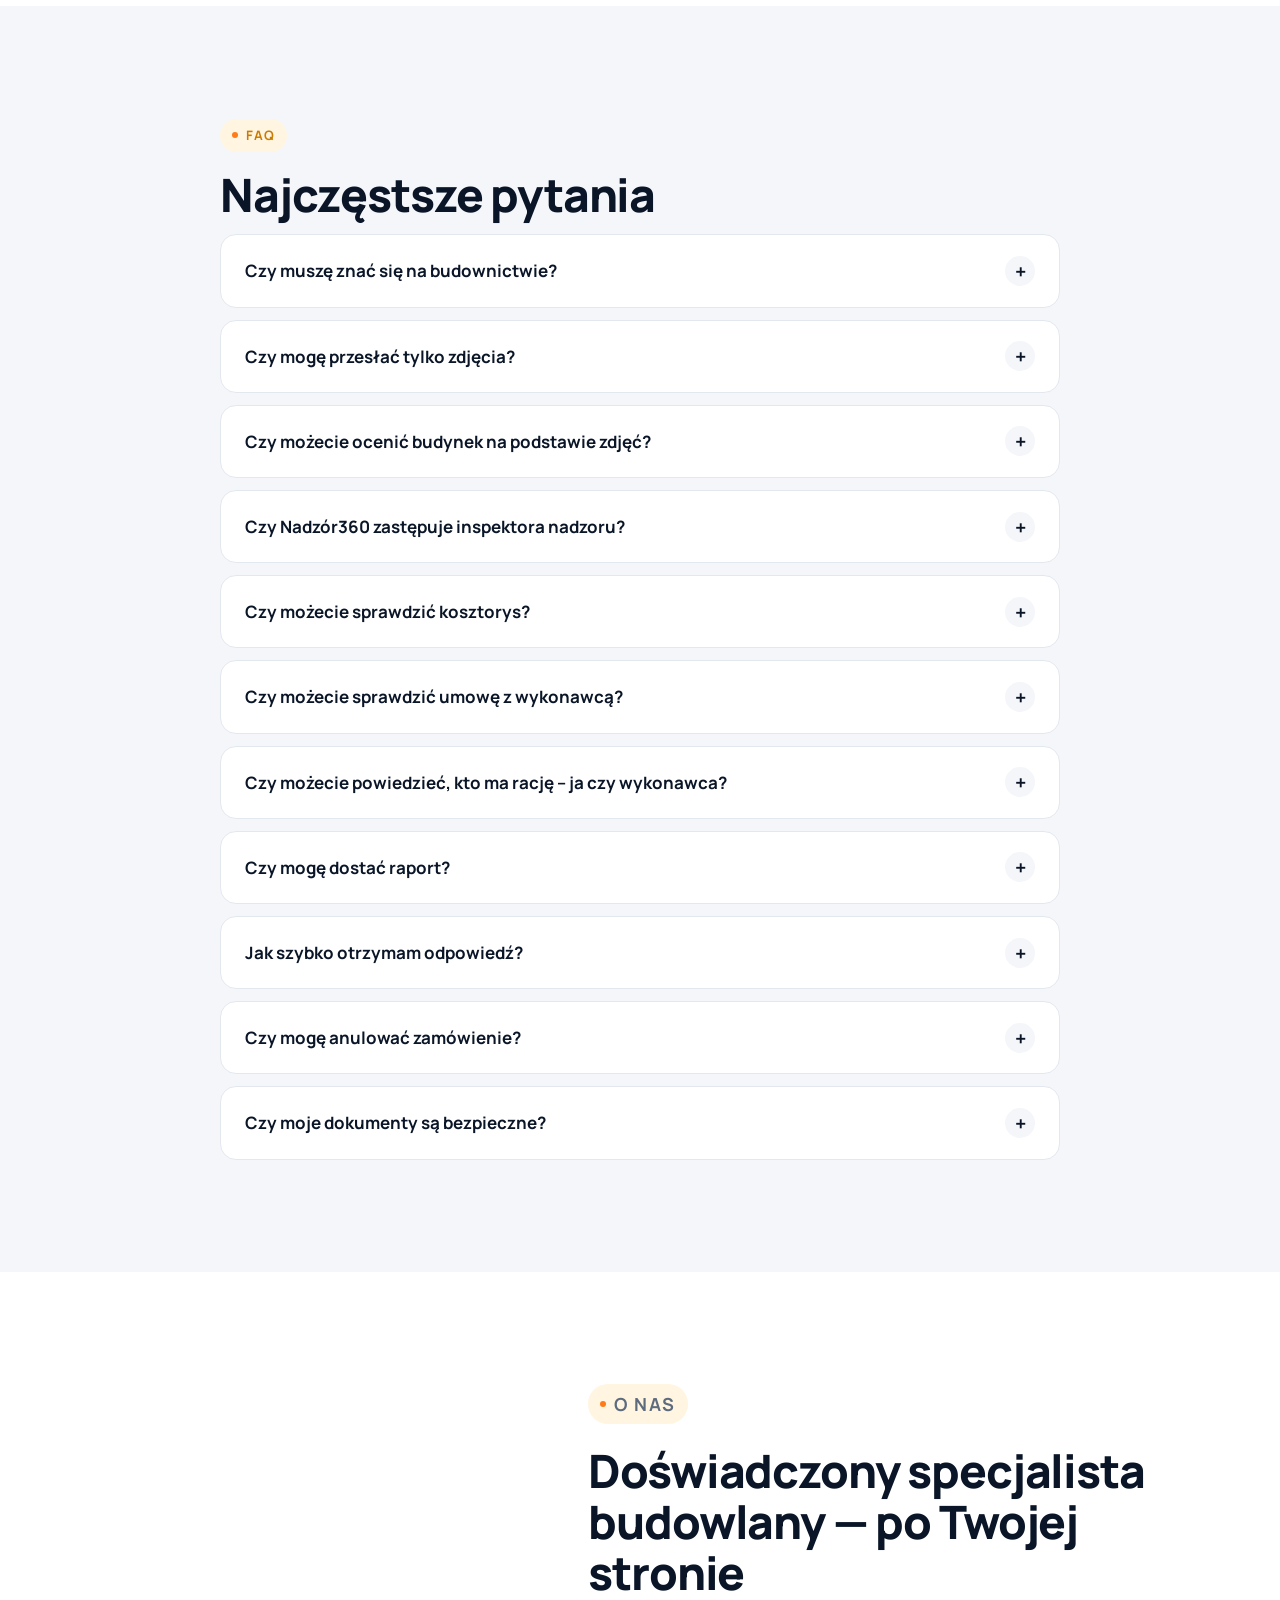
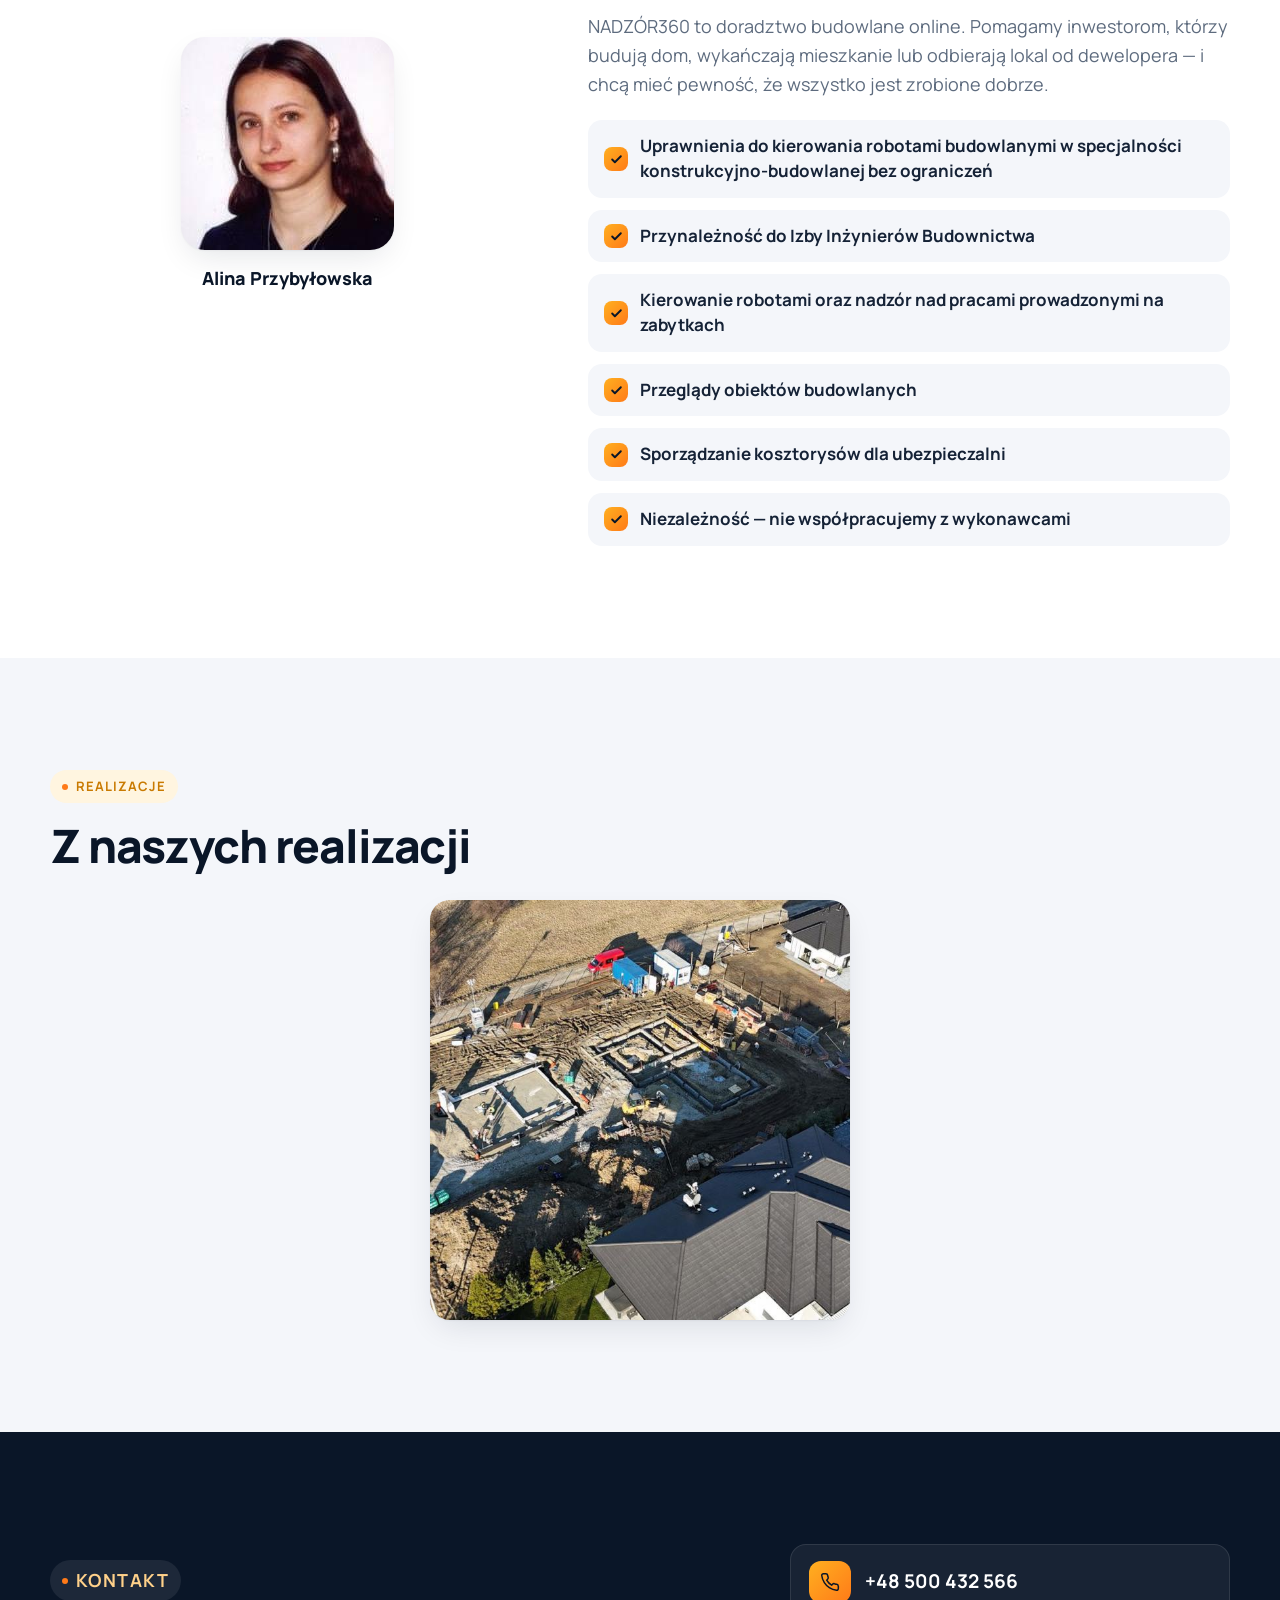
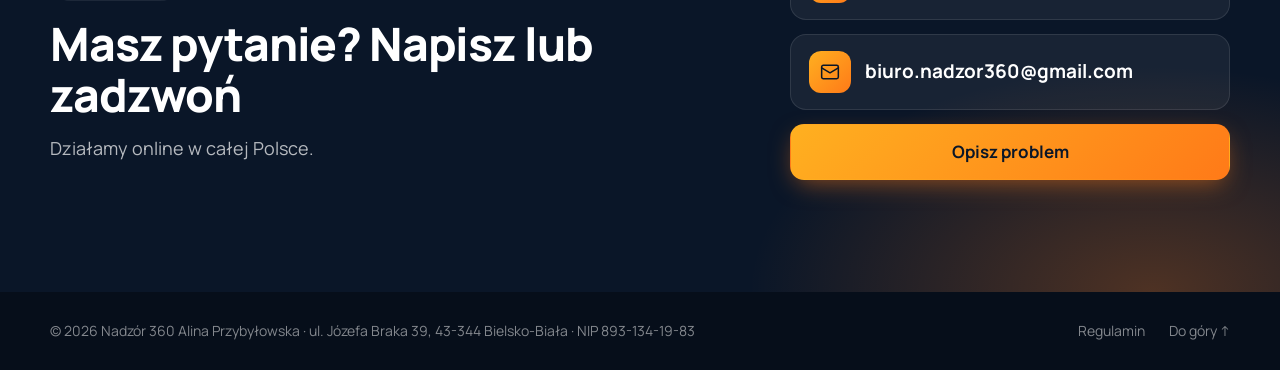
==== commit 99452332: "Prawdziwe zamówienie zamiast symulowanej płatności; 'ekspert' zamiast 'inspektor' w Stałym nadzorze " ====
--- a/index.html
+++ b/index.html
@@ -9,7 +9,7 @@
 <link rel="preconnect" href="https://fonts.googleapis.com">
 <link rel="preconnect" href="https://fonts.gstatic.com" crossorigin>
 <link href="https://fonts.googleapis.com/css2?family=Manrope:wght@400;500;600;700;800&family=Montserrat:wght@700&display=swap" rel="stylesheet">
-<link rel="stylesheet" href="assets/style.css?v=20">
+<link rel="stylesheet" href="assets/style.css?v=21">
 </head>
 <body>
 
@@ -47,7 +47,7 @@
       </div>
       <ul class="hero__trust">
         <li>Ceny od 199 zł</li>
-        <li>Płatność BLIK / karta</li>
+        <li>Płatność BLIK / przelew</li>
       </ul>
     </div>
     <div class="hero__card" aria-hidden="true">
@@ -197,7 +197,7 @@
         <h3>Stały nadzór online</h3>
         <p class="plan__sub">„Wirtualny inspektor inwestora”</p>
         <p class="plan__price">299 zł<small>/mies.</small></p>
-        <p class="plan__desc">Inwestor ma swojego inspektora budowlanego online przez cały okres budowy.</p>
+        <p class="plan__desc">Inwestor ma swojego eksperta budowlanego online przez cały okres budowy.</p>
         <p class="plan__lab">Klient otrzymuje:</p>
         <ul>
           <li>2 konsultacje online miesięcznie</li>
@@ -350,56 +350,41 @@
   <div class="modal__backdrop" data-close></div>
   <div class="modal__dialog" role="dialog" aria-modal="true" aria-labelledby="orderTitle">
     <button class="modal__close" data-close aria-label="Zamknij">×</button>
-    <ol class="progress"><li class="is-active">Dane</li><li>Płatność</li><li>Zdjęcia</li></ol>
 
     <div class="step" data-step="1">
       <h3 id="orderTitle">Pakiet <span data-plan></span> — <span data-price></span></h3>
       <form class="form" id="orderForm" novalidate>
+        <input type="hidden" name="pakiet">
         <div class="form__row">
           <label>Imię i nazwisko<input name="imie" required autocomplete="name"></label>
           <label>E-mail<input name="email" type="email" required autocomplete="email"></label>
         </div>
         <label>Telefon<input name="tel" type="tel" autocomplete="tel"></label>
         <label>Krótki opis problemu<textarea name="opis" rows="3" required></textarea></label>
+        <label class="upload">
+          <input type="file" accept="image/*,.pdf,.doc,.docx,.xls,.xlsx" multiple data-previews="orderPreviews">
+          <span class="upload__box"><i class="upload__icon"><svg viewBox="0 0 24 24" fill="none" stroke="currentColor" stroke-width="1.8" stroke-linecap="round" stroke-linejoin="round"><path d="M14.5 4h-5L7 7H4a2 2 0 0 0-2 2v9a2 2 0 0 0 2 2h16a2 2 0 0 0 2-2V9a2 2 0 0 0-2-2h-3z"/><circle cx="12" cy="13" r="3.5"/></svg></i><b>Dodaj zdjęcia i dokumenty</b><small>JPG, PNG, PDF — możesz też dosłać później</small></span>
+        </label>
+        <div class="previews" id="orderPreviews"></div>
         <label class="check"><input type="checkbox" name="fv"> Chcę fakturę na firmę</label>
-        <label class="check"><input type="checkbox" required> <span>Akceptuję <a href="regulamin/" target="_blank" rel="noopener">regulamin</a></span></label>
-        <button class="btn btn--accent btn--lg btn--block" type="submit">Przejdź do płatności <svg class="arr" viewBox="0 0 24 24" fill="none" stroke="currentColor" stroke-width="2.2" stroke-linecap="round" stroke-linejoin="round"><path d="M5 12h14M13 6l6 6-6 6"/></svg></button>
+        <label class="check"><input type="checkbox" name="regulamin" required> <span>Akceptuję <a href="regulamin/" target="_blank" rel="noopener">regulamin</a></span></label>
+        <p class="pay-note">Po wysłaniu zamówienia otrzymasz e-mailem dane do płatności (BLIK lub przelew). Realizację rozpoczynamy po zaksięgowaniu wpłaty.</p>
+        <p class="form-error" id="orderError" hidden></p>
+        <button class="btn btn--accent btn--lg btn--block" type="submit">Wyślij zamówienie <svg class="arr" viewBox="0 0 24 24" fill="none" stroke="currentColor" stroke-width="2.2" stroke-linecap="round" stroke-linejoin="round"><path d="M5 12h14M13 6l6 6-6 6"/></svg></button>
       </form>
     </div>
 
     <div class="step" data-step="2" hidden>
-      <h3>Płatność: <span data-price></span></h3>
-      <div class="pay">
-        <button class="pay__opt is-active" type="button">BLIK</button>
-        <button class="pay__opt" type="button">Karta</button>
-        <button class="pay__opt" type="button">Przelew online</button>
-      </div>
-      <p class="demo-note">Wersja demonstracyjna — płatność jest symulowana. Po uruchomieniu strony podłączymy bramkę (np. Przelewy24 / PayU).</p>
-      <button class="btn btn--accent btn--lg btn--block" type="button" id="payBtn">Zapłać <span data-price></span></button>
-    </div>
-
-    <div class="step" data-step="3" hidden>
-      <h3>Płatność przyjęta — dodaj zdjęcia</h3>
-      <p>Dodaj zdjęcia problemu, a także dokumenty (umowa, kosztorys, protokół).</p>
-      <label class="upload">
-        <input type="file" accept="image/*,.pdf" multiple data-previews="orderPreviews">
-        <span class="upload__box"><i class="upload__icon"><svg viewBox="0 0 24 24" fill="none" stroke="currentColor" stroke-width="1.8" stroke-linecap="round" stroke-linejoin="round"><path d="M14.5 4h-5L7 7H4a2 2 0 0 0-2 2v9a2 2 0 0 0 2 2h16a2 2 0 0 0 2-2V9a2 2 0 0 0-2-2h-3z"/><circle cx="12" cy="13" r="3.5"/></svg></i><b>Dodaj zdjęcia i pliki</b><small>JPG, PNG, PDF</small></span>
-      </label>
-      <div class="previews" id="orderPreviews"></div>
-      <button class="btn btn--accent btn--lg btn--block" type="button" id="sendFiles">Wyślij do NADZÓR360</button>
-    </div>
-
-    <div class="step" data-step="4" hidden>
       <div class="done">
         <div class="done__icon"><svg viewBox="0 0 24 24" fill="none" stroke="currentColor" stroke-width="1.8" stroke-linecap="round" stroke-linejoin="round"><path d="M20 6 9 17l-5-5"/></svg></div>
         <h3>Dziękujemy!</h3>
-        <p>Zamówienie <b data-plan></b> zostało przyjęte. Potwierdzenie i fakturę wyślemy na e-mail.</p>
+        <p>Zamówienie <b data-plan></b> zostało przyjęte. Dane do płatności i potwierdzenie wyślemy na podany adres e-mail.</p>
         <button class="btn btn--outline" data-close type="button">Zamknij</button>
       </div>
     </div>
   </div>
 </div>
 
-<script src="assets/app.js?v=6"></script>
+<script src="assets/app.js?v=7"></script>
 </body>
 </html>
--- a/assets/style.css
+++ b/assets/style.css
@@ -438,3 +438,5 @@
   .nav{background:#fff;box-shadow:0 20px 30px rgba(10,22,40,.12)}
   .nav a{color:var(--ink);border-bottom-color:var(--line)}
 }
+.pay-note{font-size:14px;background:var(--bg-alt);padding:12px 14px;border-radius:12px;color:var(--muted)}
+#orderForm .btn[disabled]{opacity:.7;cursor:wait}
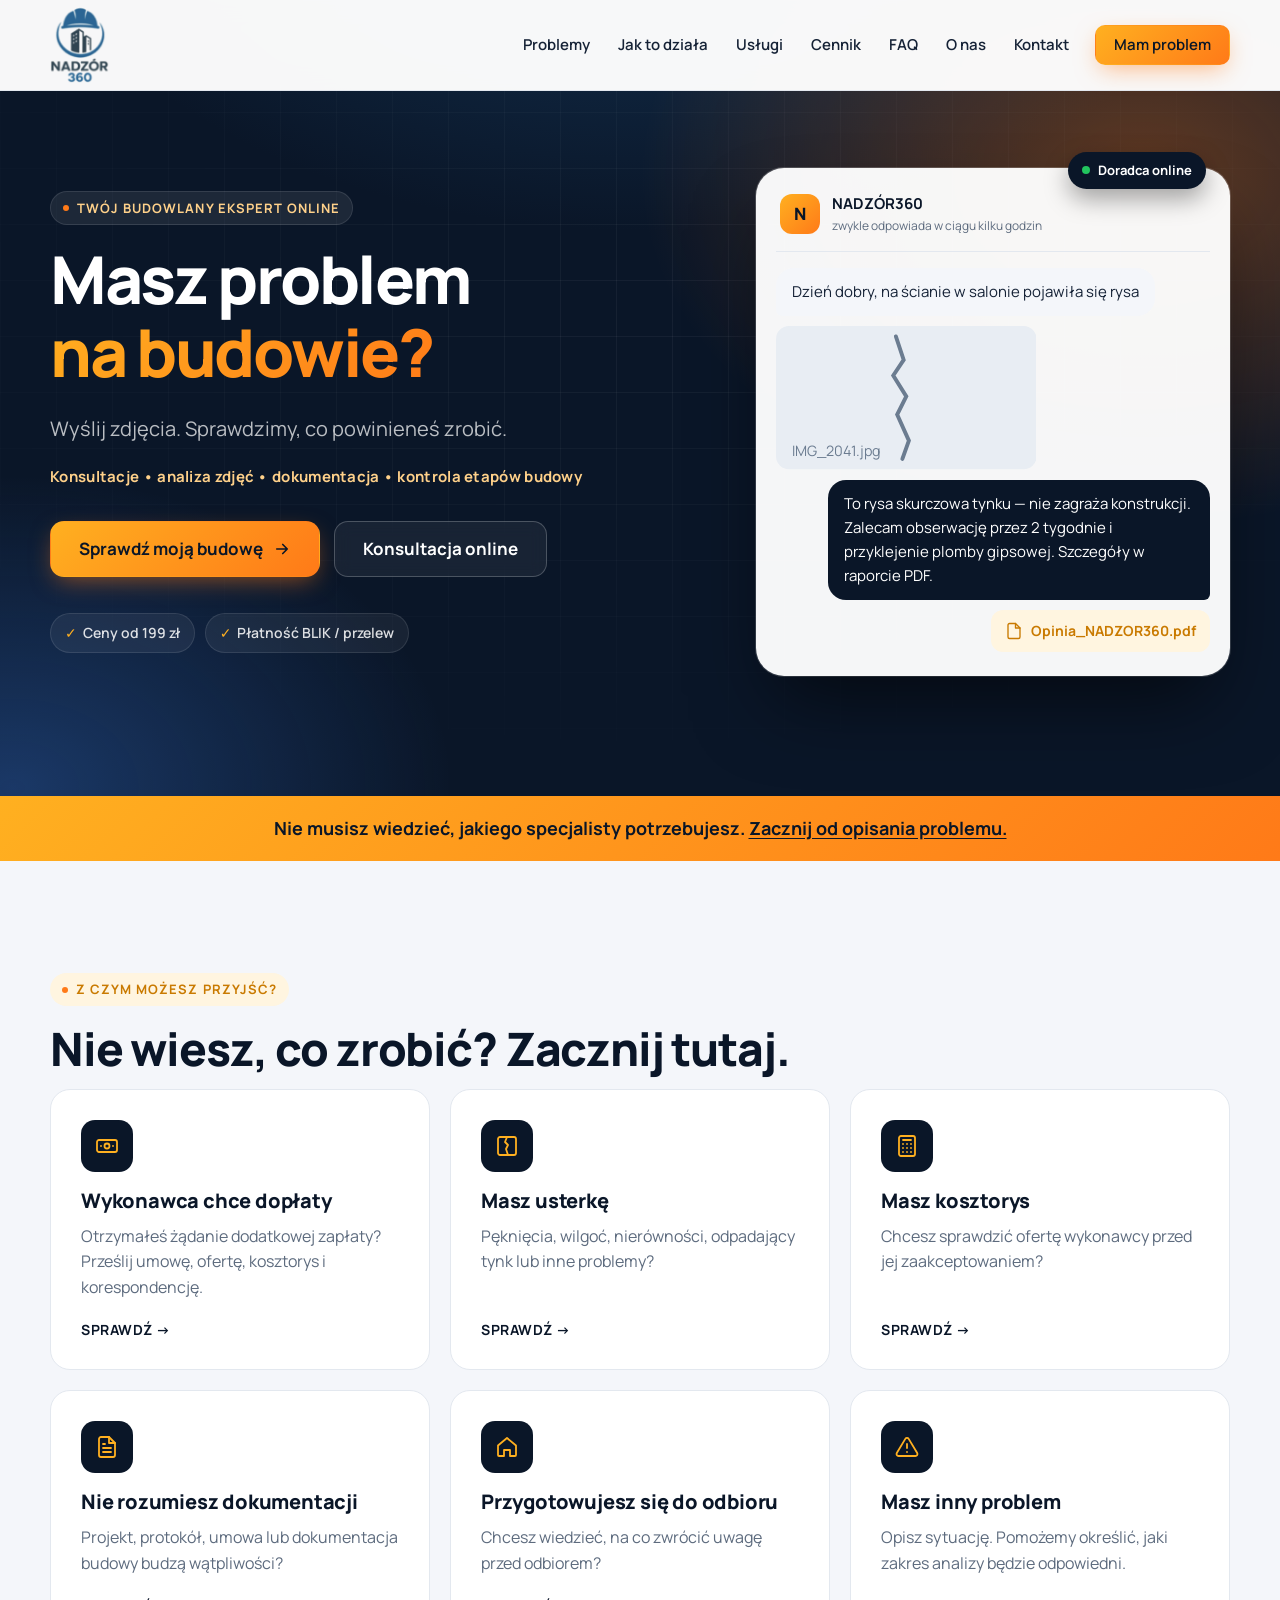
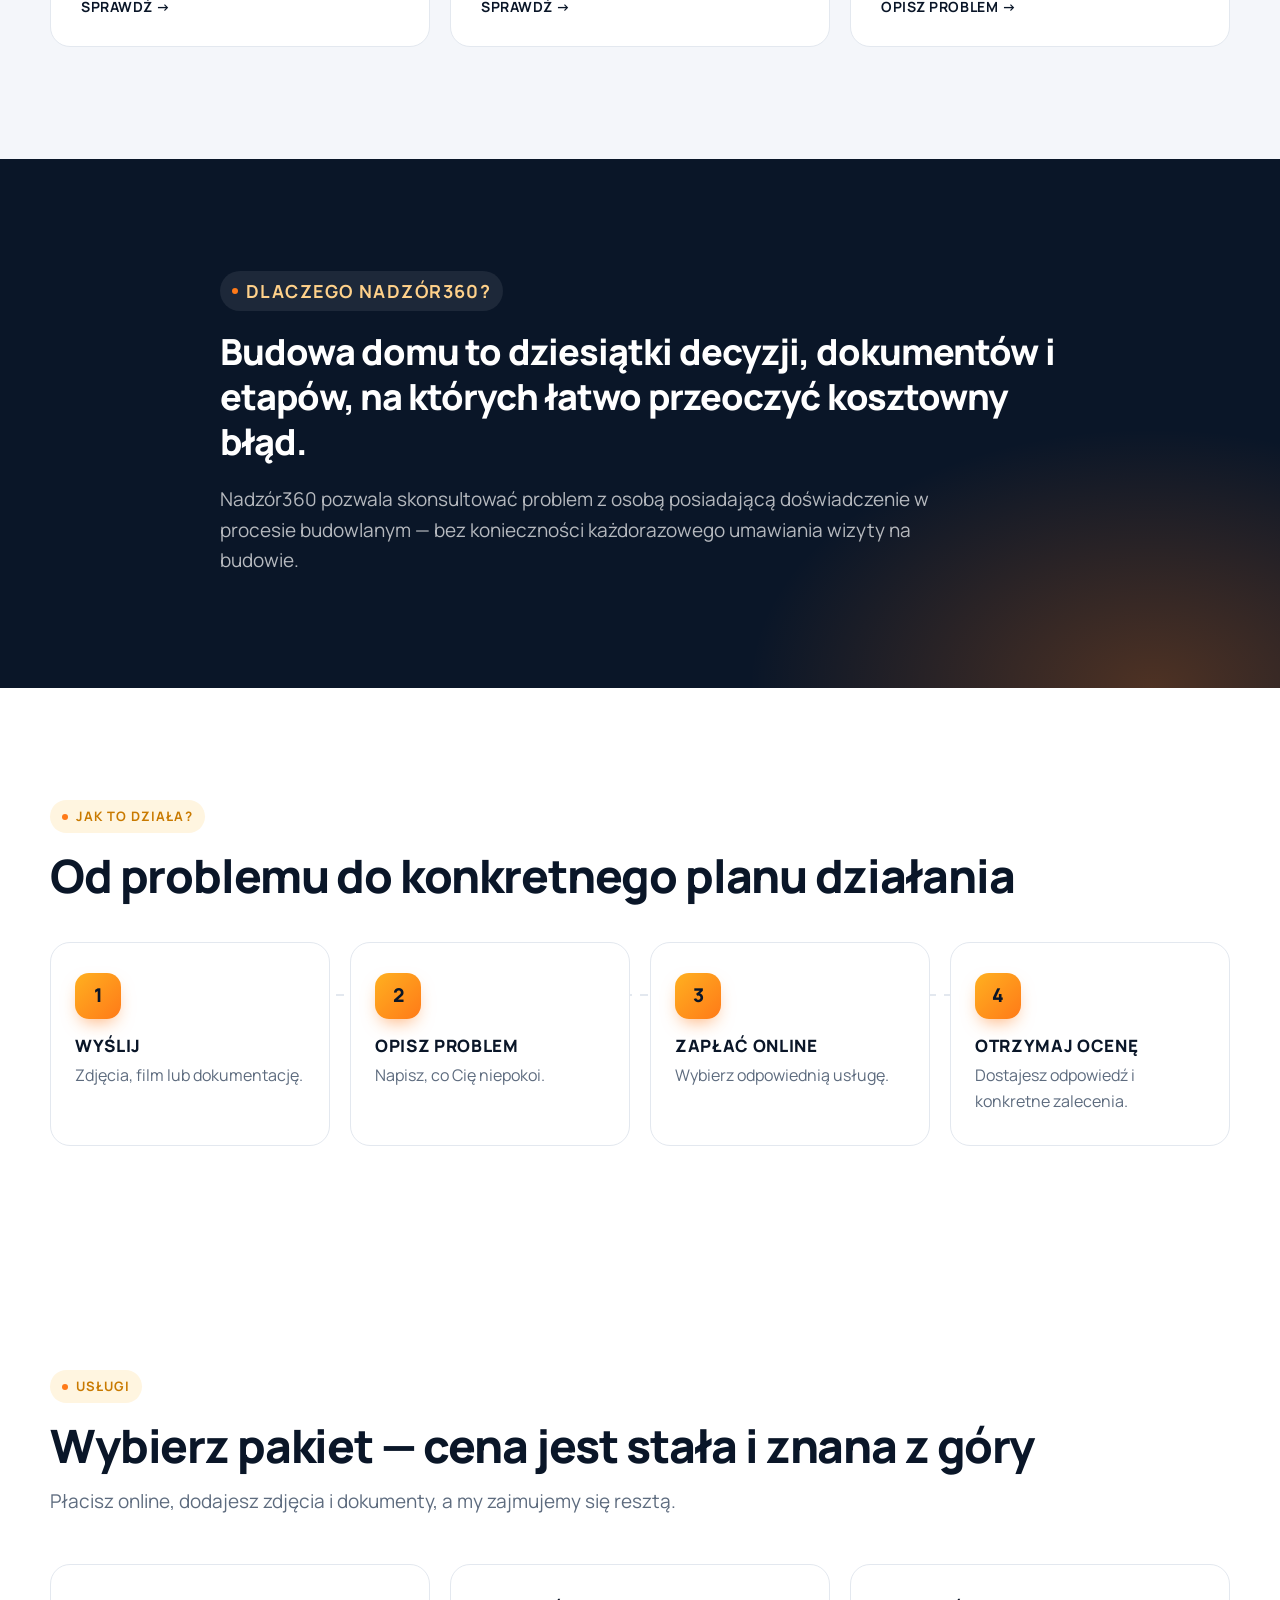
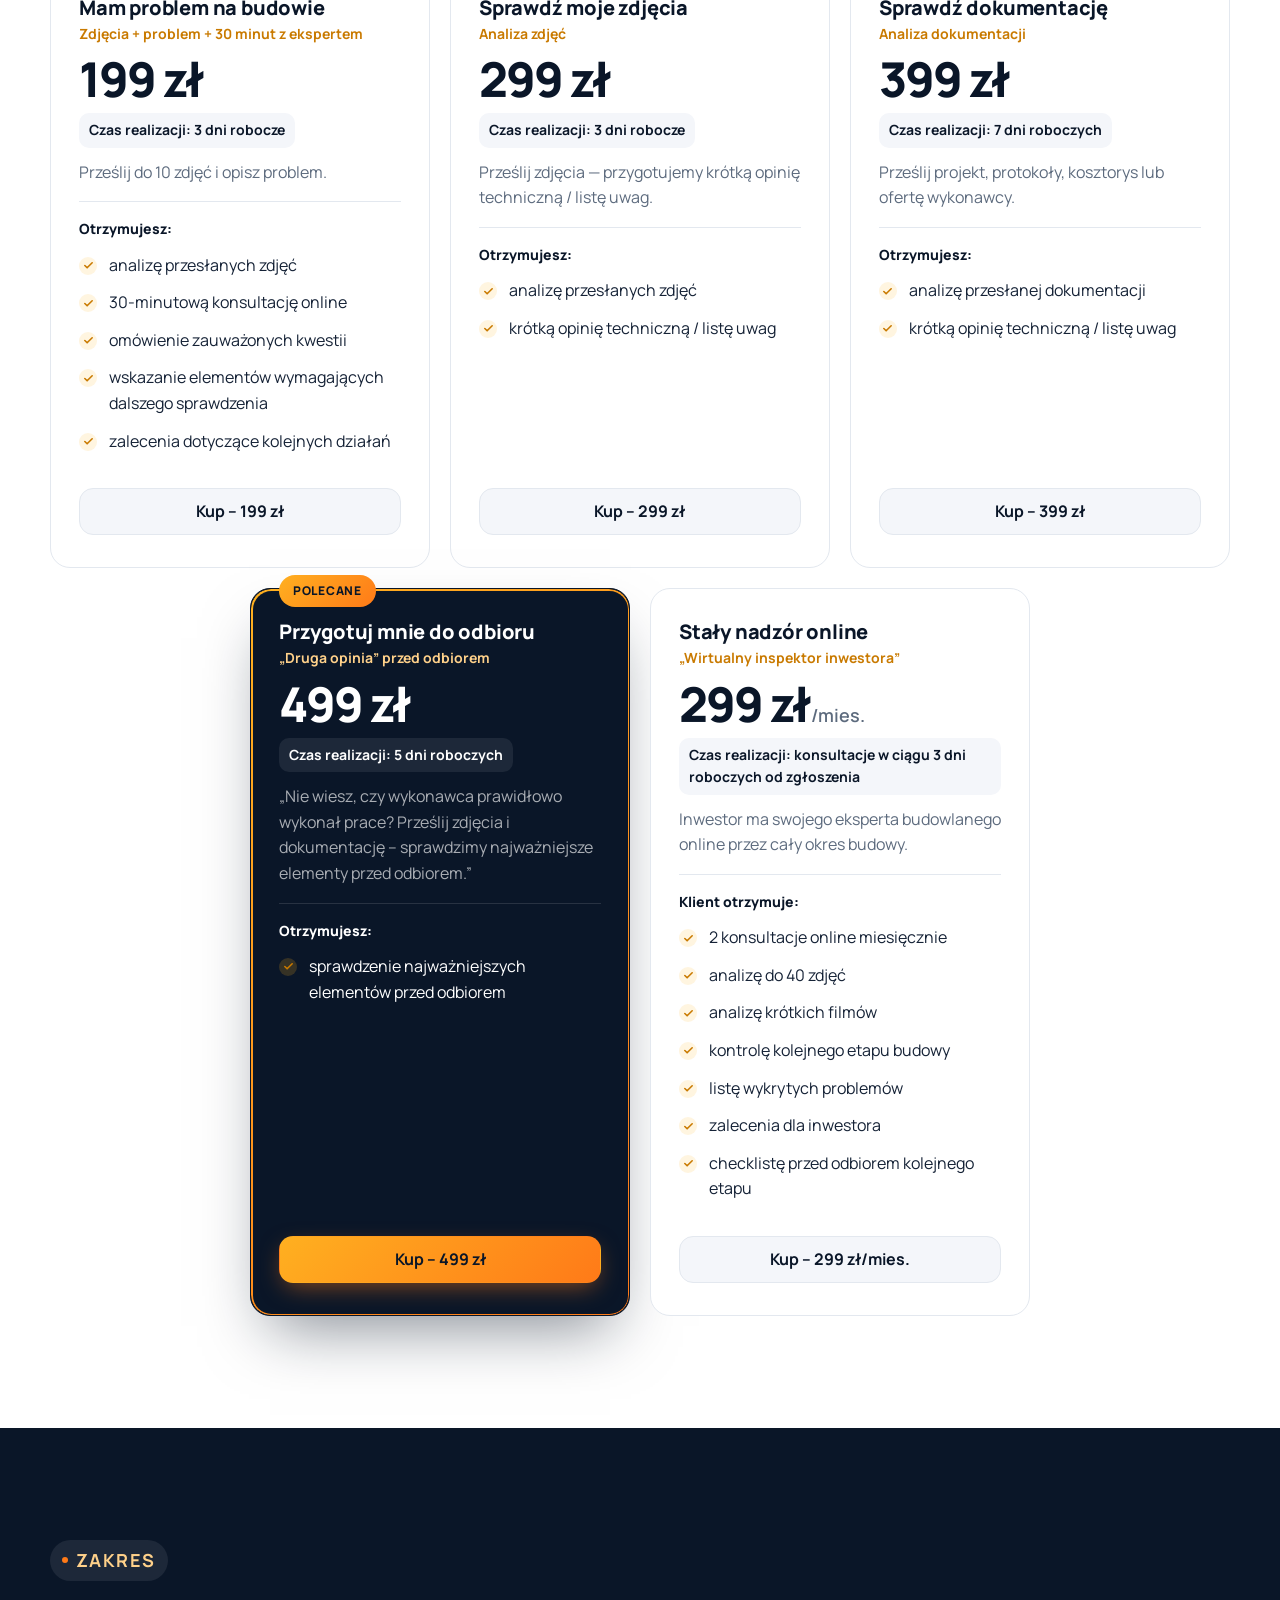
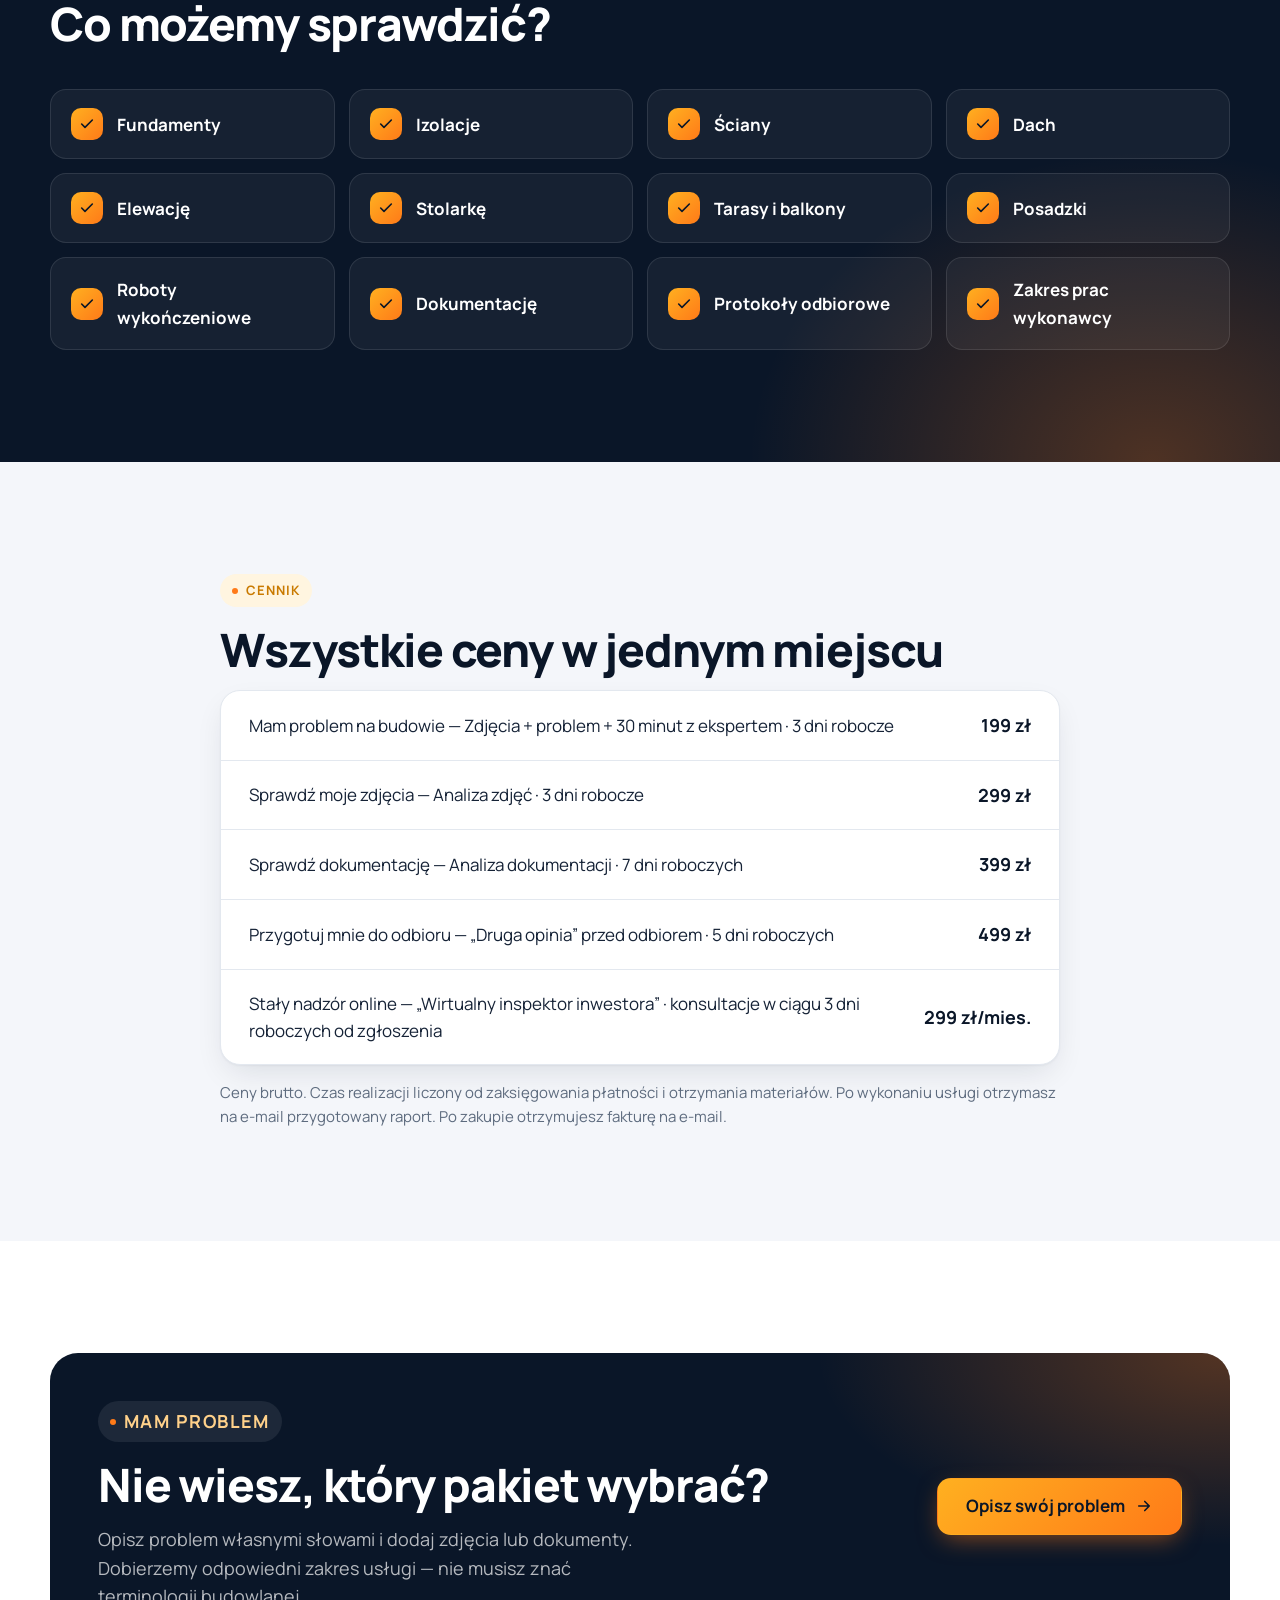
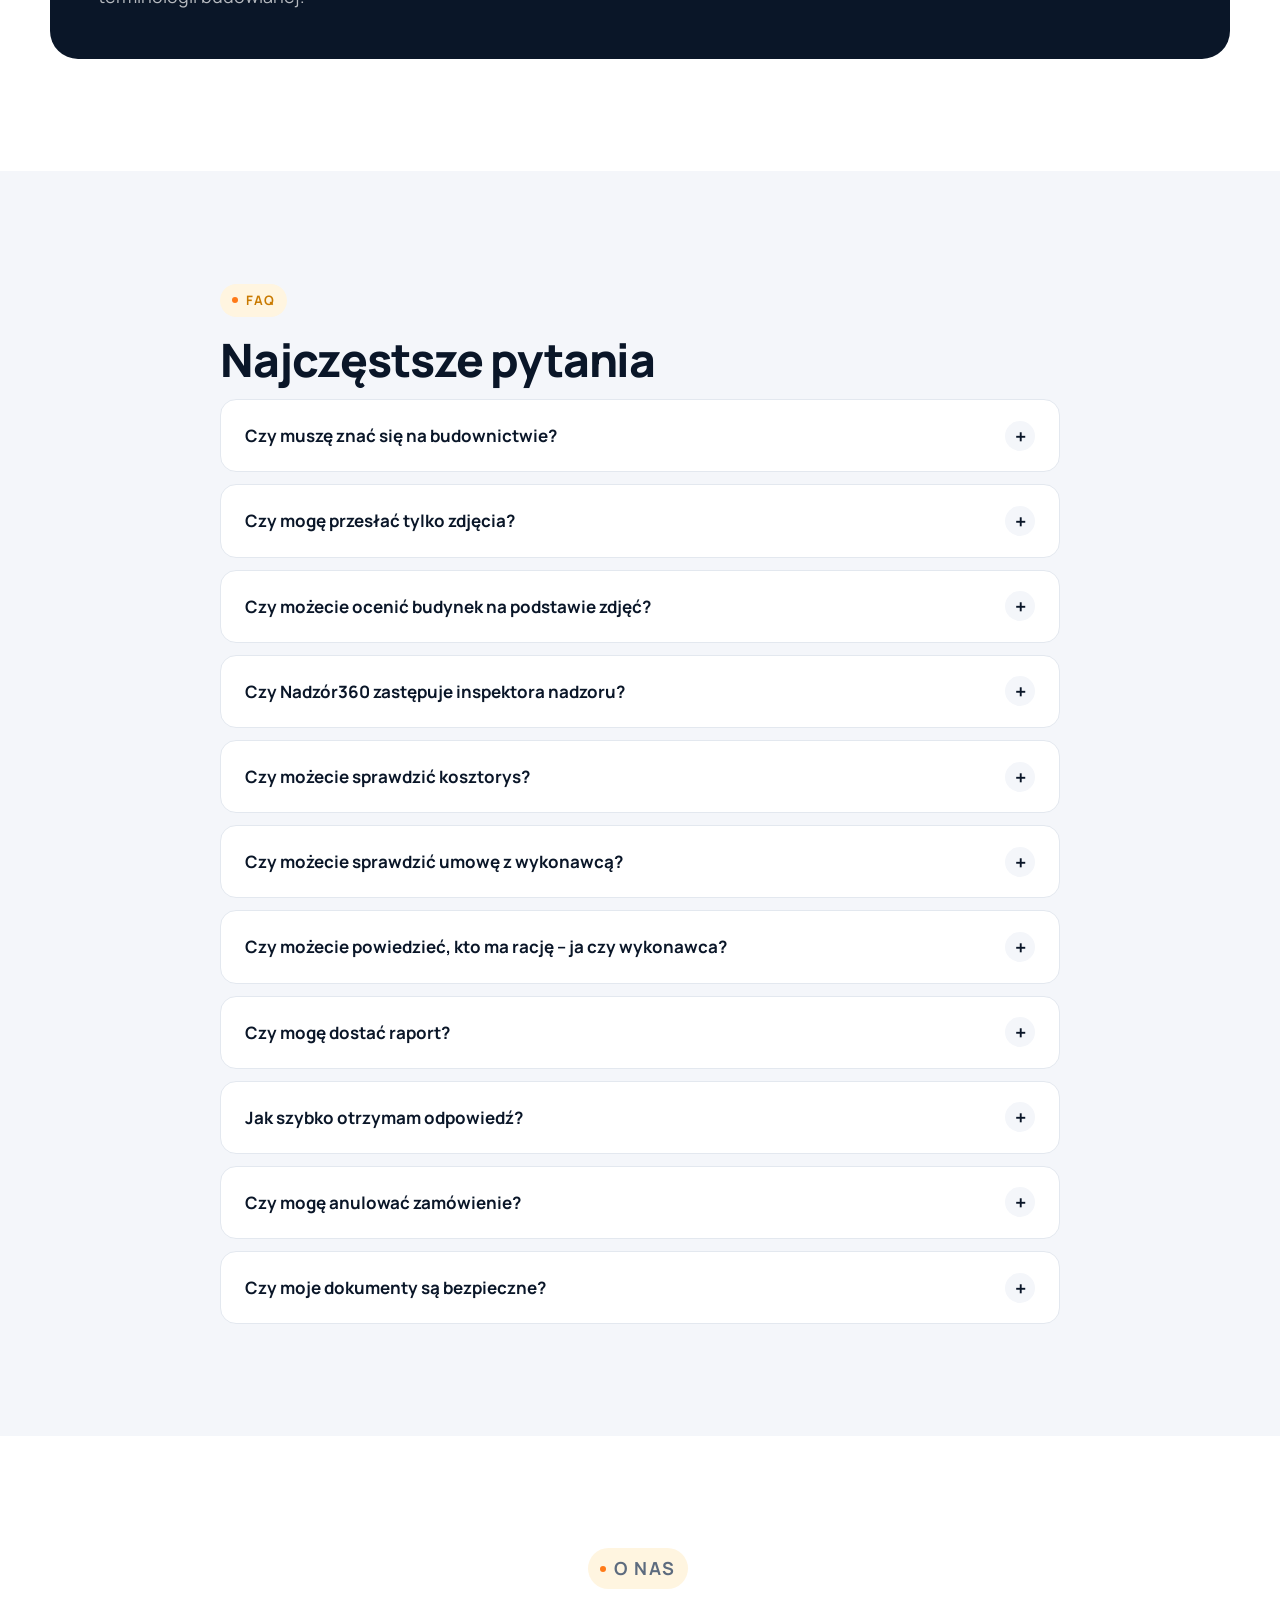
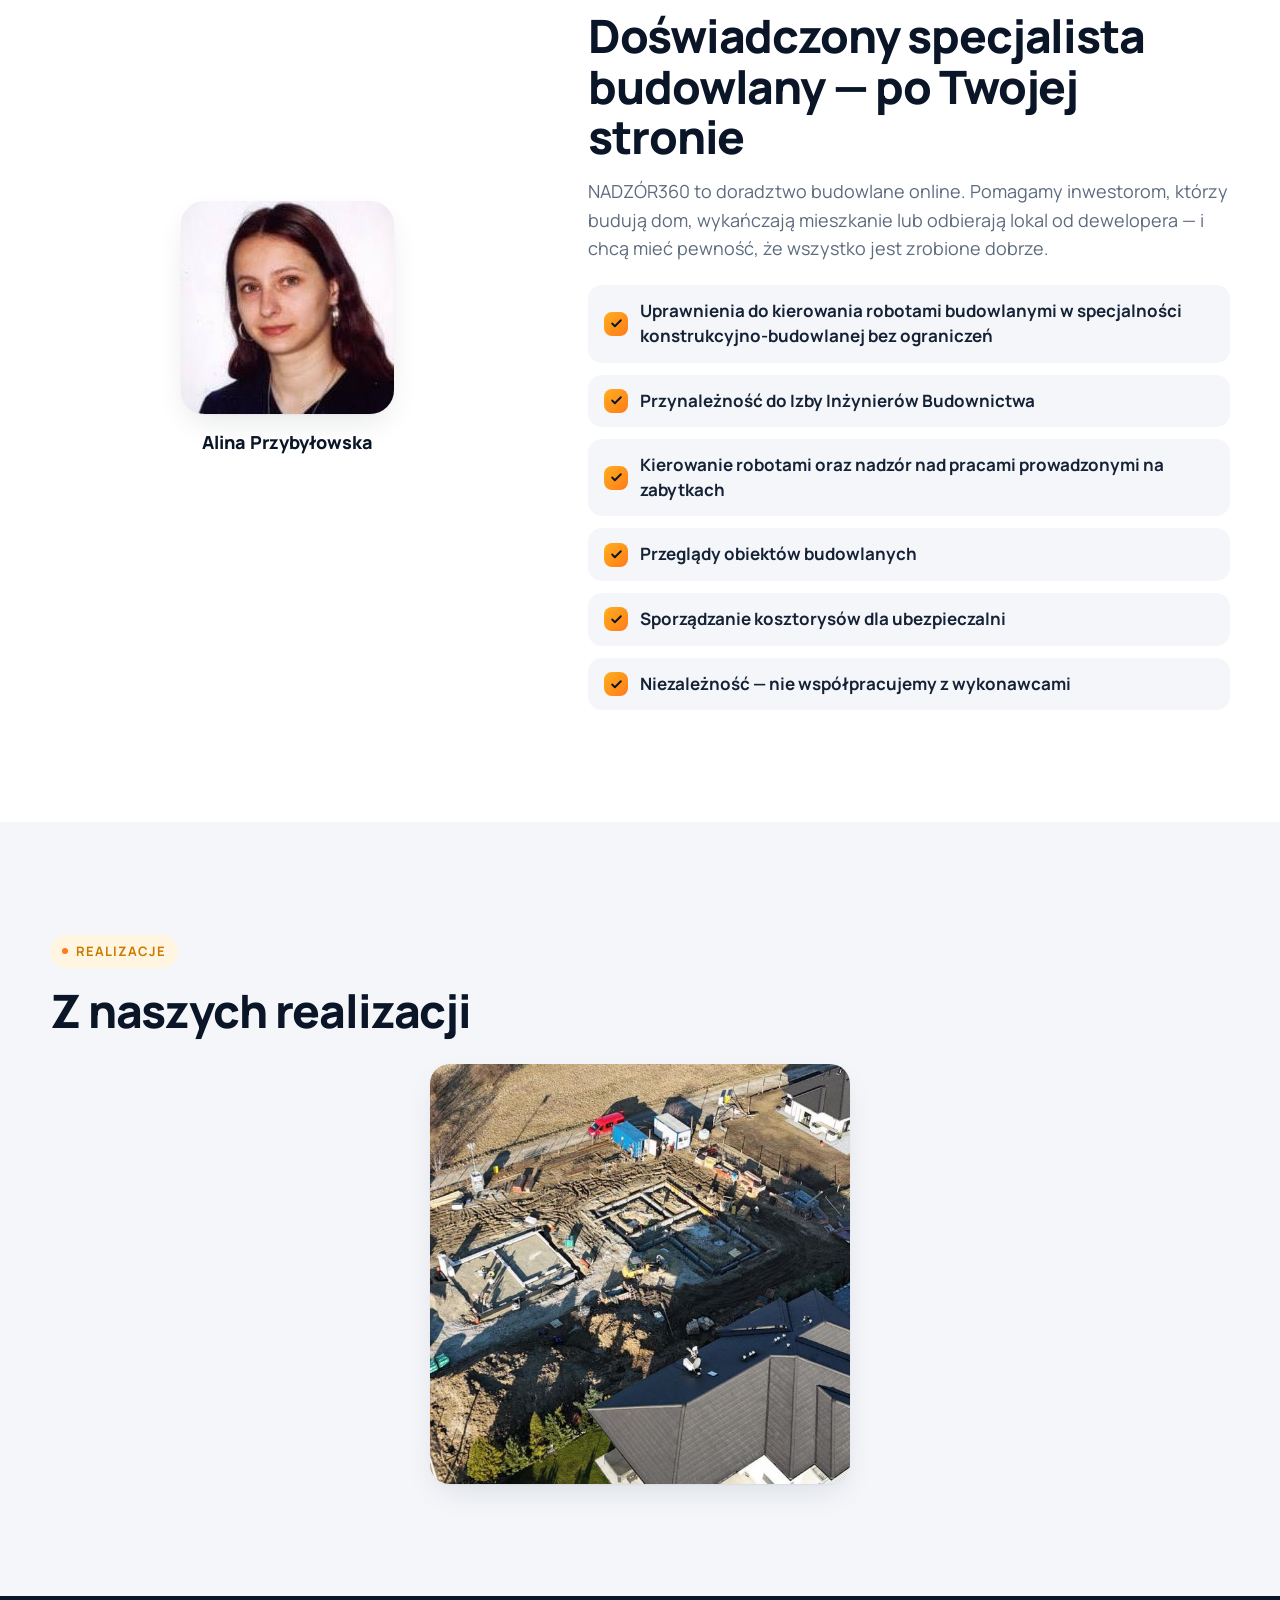
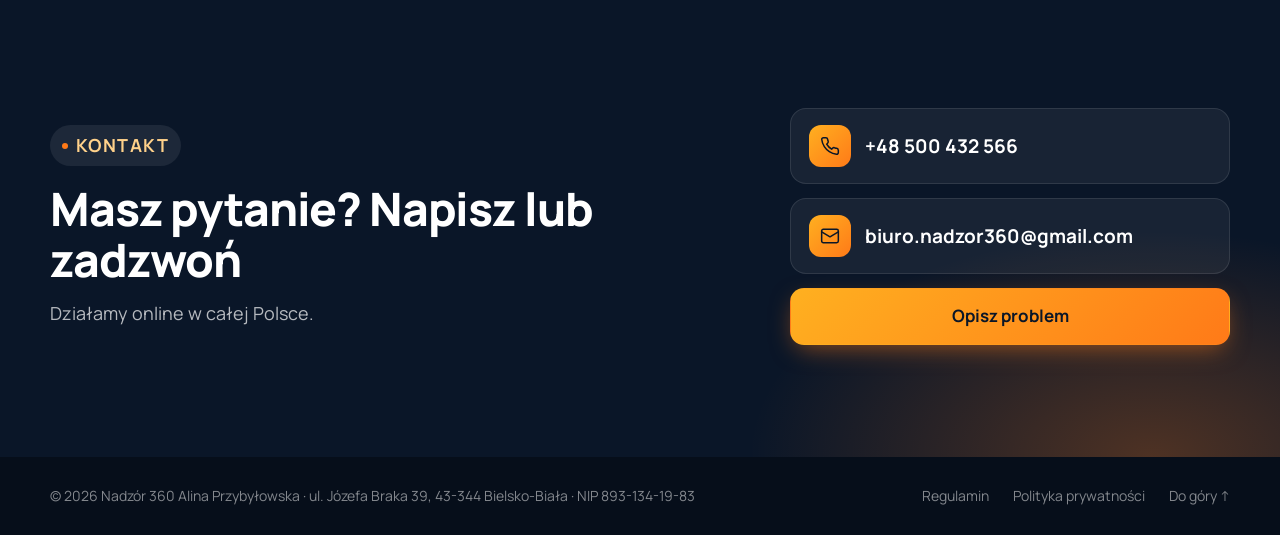
==== commit ef66ef1e: "PayU: czasy realizacji, zgody 14 dni, §1/§2/§7/§8 regulaminu, polityka prywatności, info o raporcie " ====
--- a/index.html
+++ b/index.html
@@ -9,7 +9,7 @@
 <link rel="preconnect" href="https://fonts.googleapis.com">
 <link rel="preconnect" href="https://fonts.gstatic.com" crossorigin>
 <link href="https://fonts.googleapis.com/css2?family=Manrope:wght@400;500;600;700;800&family=Montserrat:wght@700&display=swap" rel="stylesheet">
-<link rel="stylesheet" href="assets/style.css?v=21">
+<link rel="stylesheet" href="assets/style.css?v=22">
 </head>
 <body>
 
@@ -146,6 +146,7 @@
         <h3>Mam problem na budowie</h3>
         <p class="plan__sub">Zdjęcia + problem + 30 minut z ekspertem</p>
         <p class="plan__price">199 zł</p>
+        <p class="plan__time">Czas realizacji: 3 dni robocze</p>
         <p class="plan__desc">Prześlij do 10 zdjęć i opisz problem.</p>
         <p class="plan__lab">Otrzymujesz:</p>
         <ul>
@@ -161,6 +162,7 @@
         <h3>Sprawdź moje zdjęcia</h3>
         <p class="plan__sub">Analiza zdjęć</p>
         <p class="plan__price">299 zł</p>
+        <p class="plan__time">Czas realizacji: 3 dni robocze</p>
         <p class="plan__desc">Prześlij zdjęcia — przygotujemy krótką opinię techniczną / listę uwag.</p>
         <p class="plan__lab">Otrzymujesz:</p>
         <ul>
@@ -173,6 +175,7 @@
         <h3>Sprawdź dokumentację</h3>
         <p class="plan__sub">Analiza dokumentacji</p>
         <p class="plan__price">399 zł</p>
+        <p class="plan__time">Czas realizacji: 7 dni roboczych</p>
         <p class="plan__desc">Prześlij projekt, protokoły, kosztorys lub ofertę wykonawcy.</p>
         <p class="plan__lab">Otrzymujesz:</p>
         <ul>
@@ -186,6 +189,7 @@
         <h3>Przygotuj mnie do odbioru</h3>
         <p class="plan__sub">„Druga opinia” przed odbiorem</p>
         <p class="plan__price">499 zł</p>
+        <p class="plan__time">Czas realizacji: 5 dni roboczych</p>
         <p class="plan__desc">„Nie wiesz, czy wykonawca prawidłowo wykonał prace? Prześlij zdjęcia i dokumentację – sprawdzimy najważniejsze elementy przed odbiorem.”</p>
         <p class="plan__lab">Otrzymujesz:</p>
         <ul>
@@ -197,6 +201,7 @@
         <h3>Stały nadzór online</h3>
         <p class="plan__sub">„Wirtualny inspektor inwestora”</p>
         <p class="plan__price">299 zł<small>/mies.</small></p>
+        <p class="plan__time">Czas realizacji: konsultacje w ciągu 3 dni roboczych od zgłoszenia</p>
         <p class="plan__desc">Inwestor ma swojego eksperta budowlanego online przez cały okres budowy.</p>
         <p class="plan__lab">Klient otrzymuje:</p>
         <ul>
@@ -242,13 +247,13 @@
     <p class="eyebrow">Cennik</p>
     <h2>Wszystkie ceny w jednym miejscu</h2>
     <div class="pricelist">
-      <div class="pricelist__row"><span>Mam problem na budowie — Zdjęcia + problem + 30 minut z ekspertem</span><b>199 zł</b></div>
-      <div class="pricelist__row"><span>Sprawdź moje zdjęcia — Analiza zdjęć</span><b>299 zł</b></div>
-      <div class="pricelist__row"><span>Sprawdź dokumentację — Analiza dokumentacji</span><b>399 zł</b></div>
-      <div class="pricelist__row"><span>Przygotuj mnie do odbioru — „Druga opinia” przed odbiorem</span><b>499 zł</b></div>
-      <div class="pricelist__row"><span>Stały nadzór online — „Wirtualny inspektor inwestora”</span><b>299 zł/mies.</b></div>
-    </div>
-    <p class="note">Ceny brutto. Po zakupie otrzymujesz fakturę na e-mail.</p>
+      <div class="pricelist__row"><span>Mam problem na budowie — Zdjęcia + problem + 30 minut z ekspertem · 3 dni robocze</span><b>199 zł</b></div>
+      <div class="pricelist__row"><span>Sprawdź moje zdjęcia — Analiza zdjęć · 3 dni robocze</span><b>299 zł</b></div>
+      <div class="pricelist__row"><span>Sprawdź dokumentację — Analiza dokumentacji · 7 dni roboczych</span><b>399 zł</b></div>
+      <div class="pricelist__row"><span>Przygotuj mnie do odbioru — „Druga opinia” przed odbiorem · 5 dni roboczych</span><b>499 zł</b></div>
+      <div class="pricelist__row"><span>Stały nadzór online — „Wirtualny inspektor inwestora” · konsultacje w ciągu 3 dni roboczych od zgłoszenia</span><b>299 zł/mies.</b></div>
+    </div>
+    <p class="note">Ceny brutto. Czas realizacji liczony od zaksięgowania płatności i otrzymania materiałów. Po wykonaniu usługi otrzymasz na e-mail przygotowany raport. Po zakupie otrzymujesz fakturę na e-mail.</p>
   </div>
 </section>
 
@@ -341,7 +346,7 @@
 <footer class="footer">
   <div class="container footer__inner">
     <span>© 2026 Nadzór 360 Alina Przybyłowska · ul. Józefa Braka 39, 43-344 Bielsko-Biała · NIP 893-134-19-83</span>
-    <nav class="footer__links"><a href="regulamin/">Regulamin</a><a href="#top">Do góry ↑</a></nav>
+    <nav class="footer__links"><a href="regulamin/">Regulamin</a><a href="polityka-prywatnosci/">Polityka prywatności</a><a href="#top">Do góry ↑</a></nav>
   </div>
 </footer>
 
@@ -368,9 +373,11 @@
         <div class="previews" id="orderPreviews"></div>
         <label class="check"><input type="checkbox" name="fv"> Chcę fakturę na firmę</label>
         <label class="check"><input type="checkbox" name="regulamin" required> <span>Akceptuję <a href="regulamin/" target="_blank" rel="noopener">regulamin</a></span></label>
-        <p class="pay-note">Po wysłaniu zamówienia otrzymasz e-mailem dane do płatności (BLIK lub przelew). Realizację rozpoczynamy po zaksięgowaniu wpłaty.</p>
+        <label class="check"><input type="checkbox" name="zgoda_start" required> <span>Żądam rozpoczęcia świadczenia usługi przed upływem 14-dniowego terminu na odstąpienie od umowy.</span></label>
+        <label class="check"><input type="checkbox" name="zgoda_utrata" required> <span>Przyjmuję do wiadomości, że po pełnym wykonaniu usługi (odbyciu konsultacji lub wysłaniu odpowiedzi na e-mail) tracę prawo do odstąpienia od umowy.</span></label>
+        <p class="pay-note">Po wysłaniu zamówienia otrzymasz e-mailem dane do płatności (BLIK lub przelew). Realizację rozpoczynamy po zaksięgowaniu wpłaty. Administratorem danych jest Nadzór 360 Alina Przybyłowska — szczegóły w <a href="polityka-prywatnosci/" target="_blank" rel="noopener">polityce prywatności</a>.</p>
         <p class="form-error" id="orderError" hidden></p>
-        <button class="btn btn--accent btn--lg btn--block" type="submit">Wyślij zamówienie <svg class="arr" viewBox="0 0 24 24" fill="none" stroke="currentColor" stroke-width="2.2" stroke-linecap="round" stroke-linejoin="round"><path d="M5 12h14M13 6l6 6-6 6"/></svg></button>
+        <button class="btn btn--accent btn--lg btn--block" type="submit">Zamawiam i płacę <svg class="arr" viewBox="0 0 24 24" fill="none" stroke="currentColor" stroke-width="2.2" stroke-linecap="round" stroke-linejoin="round"><path d="M5 12h14M13 6l6 6-6 6"/></svg></button>
       </form>
     </div>
 
--- a/assets/style.css
+++ b/assets/style.css
@@ -440,3 +440,7 @@
 }
 .pay-note{font-size:14px;background:var(--bg-alt);padding:12px 14px;border-radius:12px;color:var(--muted)}
 #orderForm .btn[disabled]{opacity:.7;cursor:wait}
+.plan__time{font-size:14px;font-weight:700;color:var(--ink);background:var(--bg-alt);border-radius:10px;padding:6px 10px;margin:0 0 12px;align-self:flex-start}
+.plan--featured .plan__time{background:rgba(255,255,255,.08);color:#fff}
+.pay-note a,.consent a{color:var(--accent-d);font-weight:700}
+.footer__links{flex-wrap:wrap;row-gap:8px}
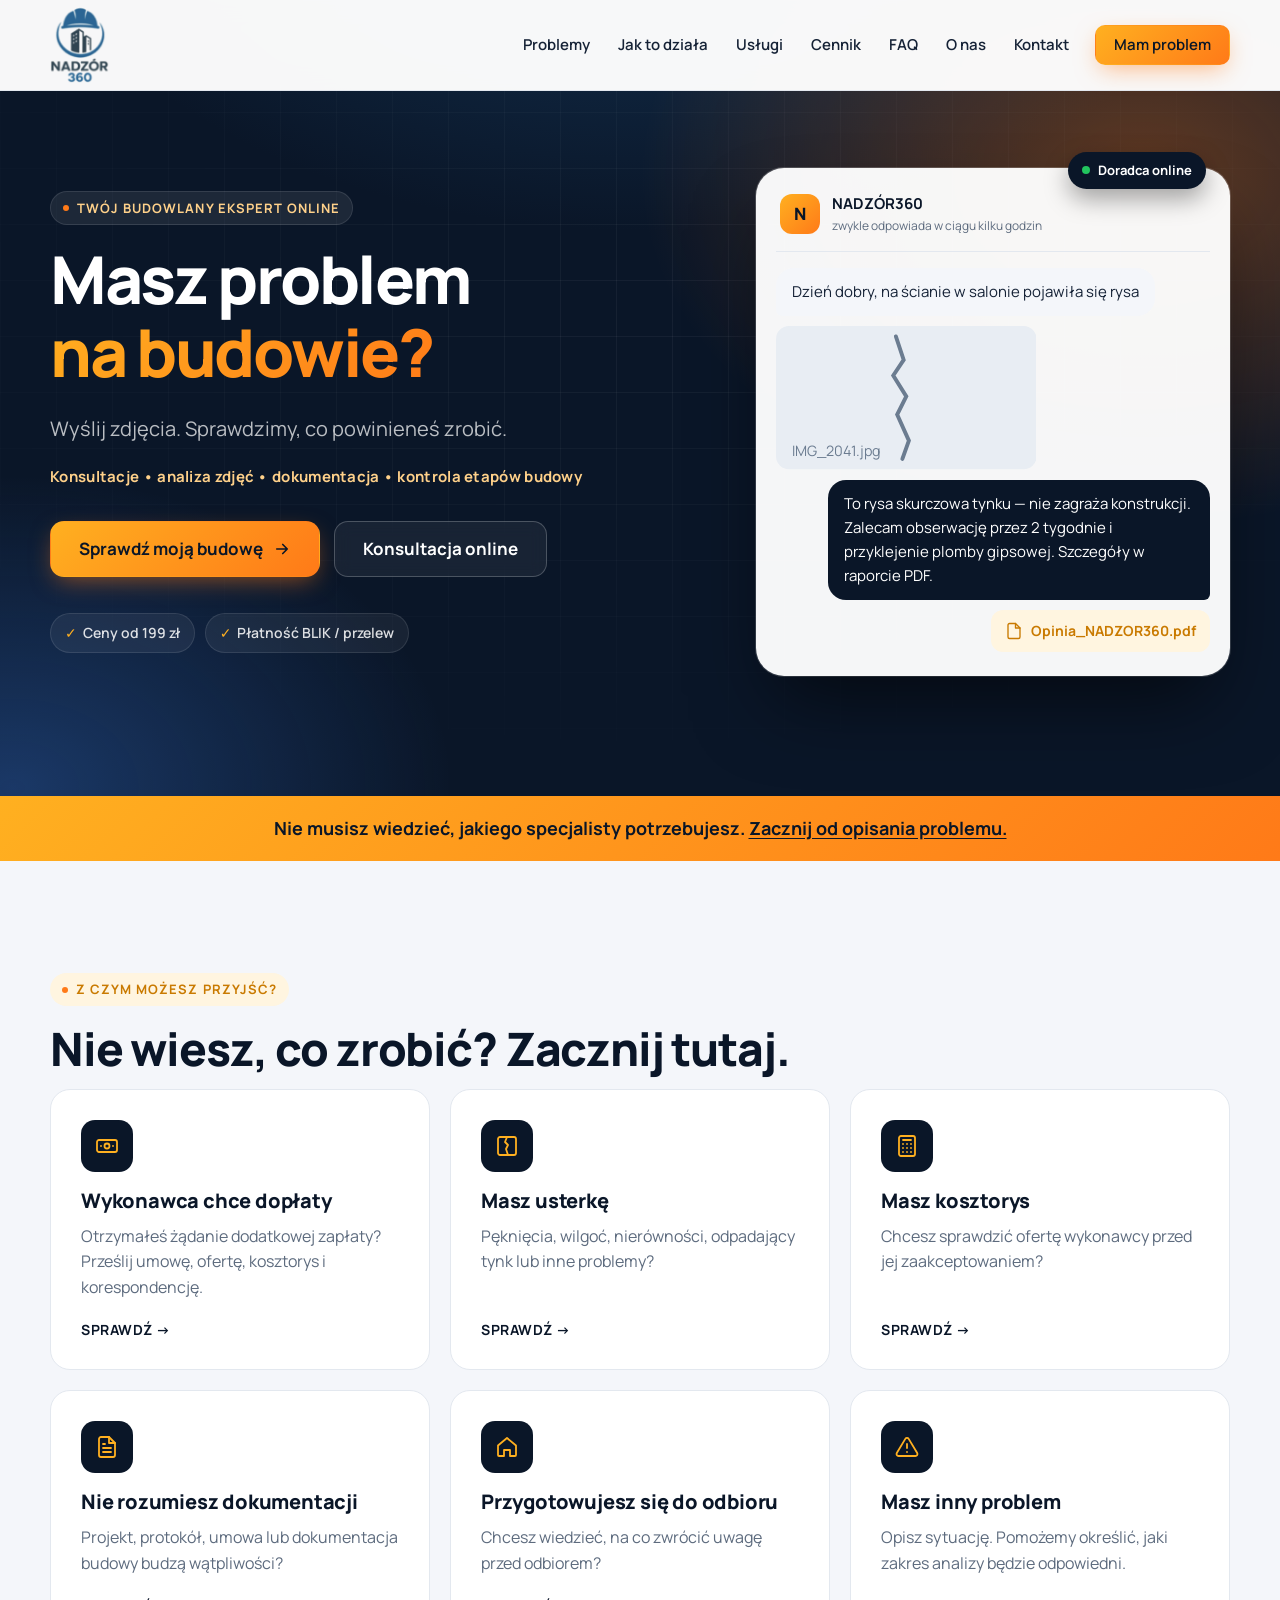
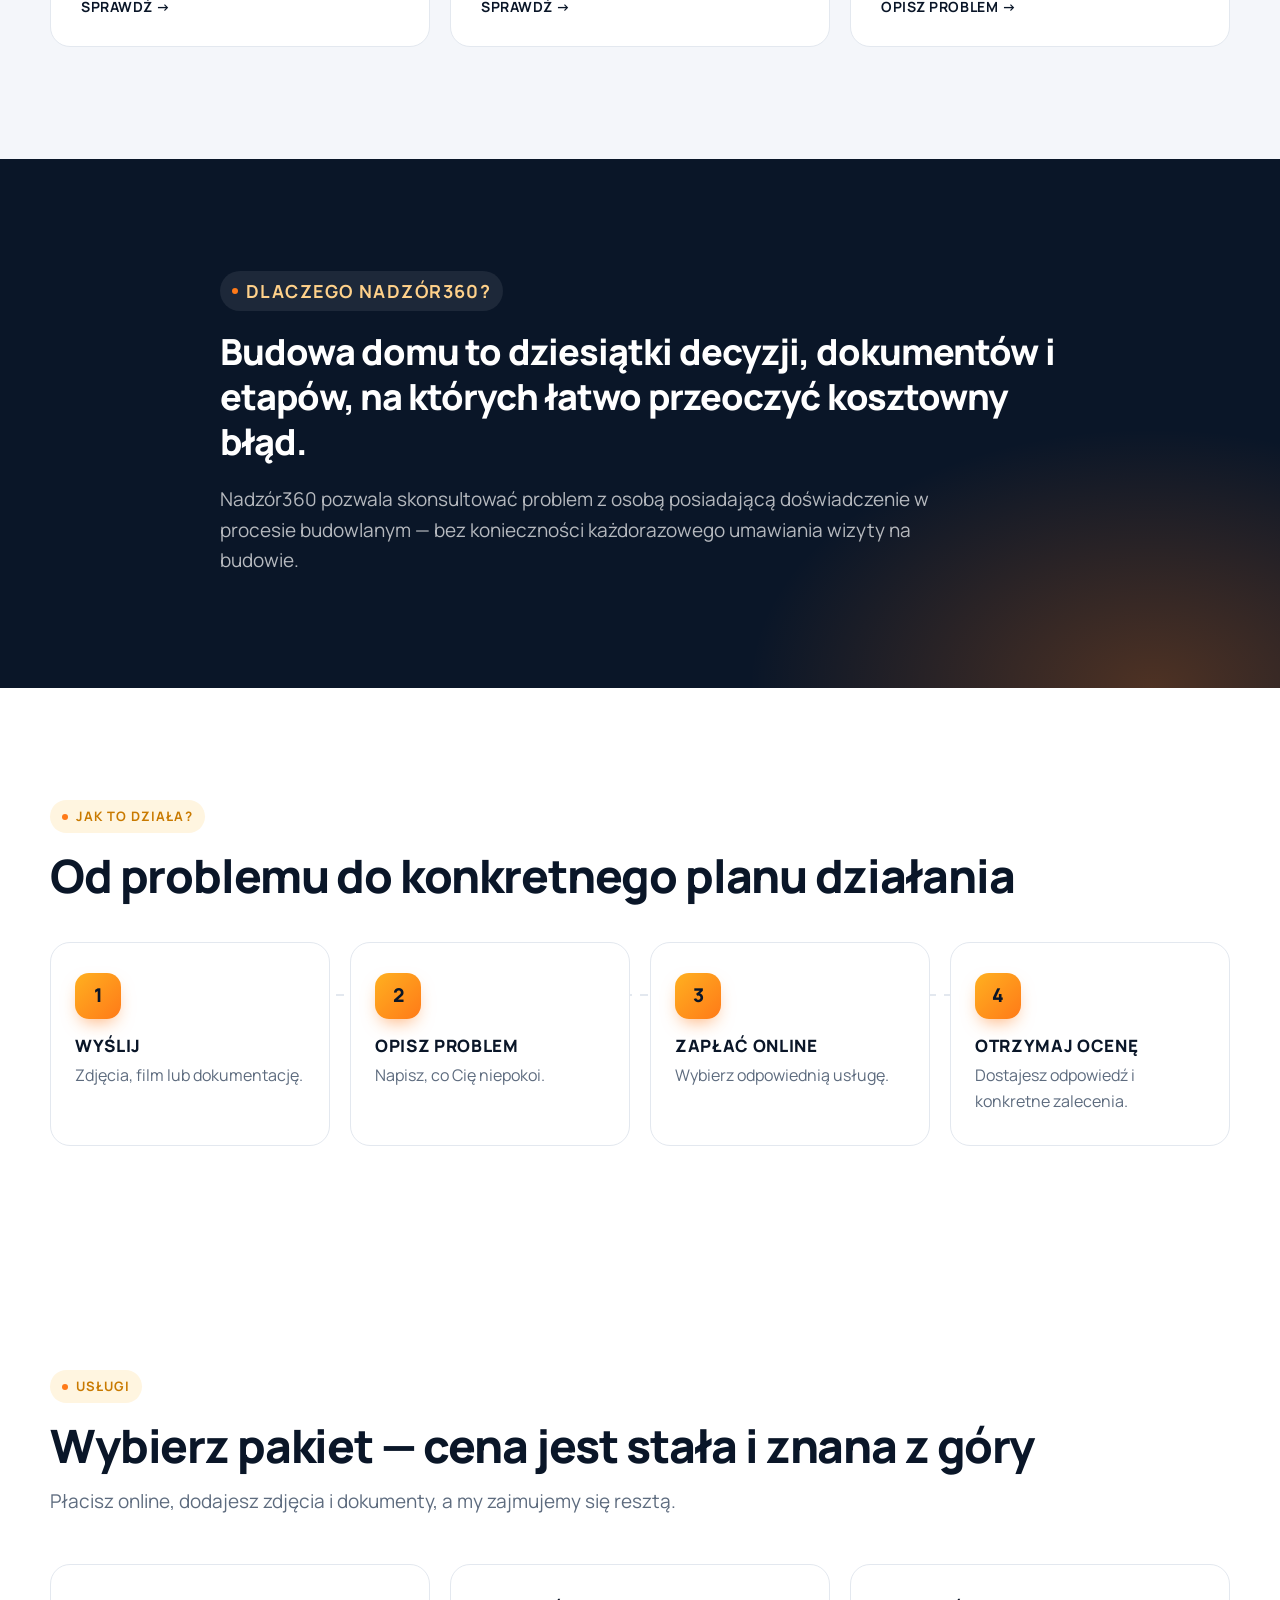
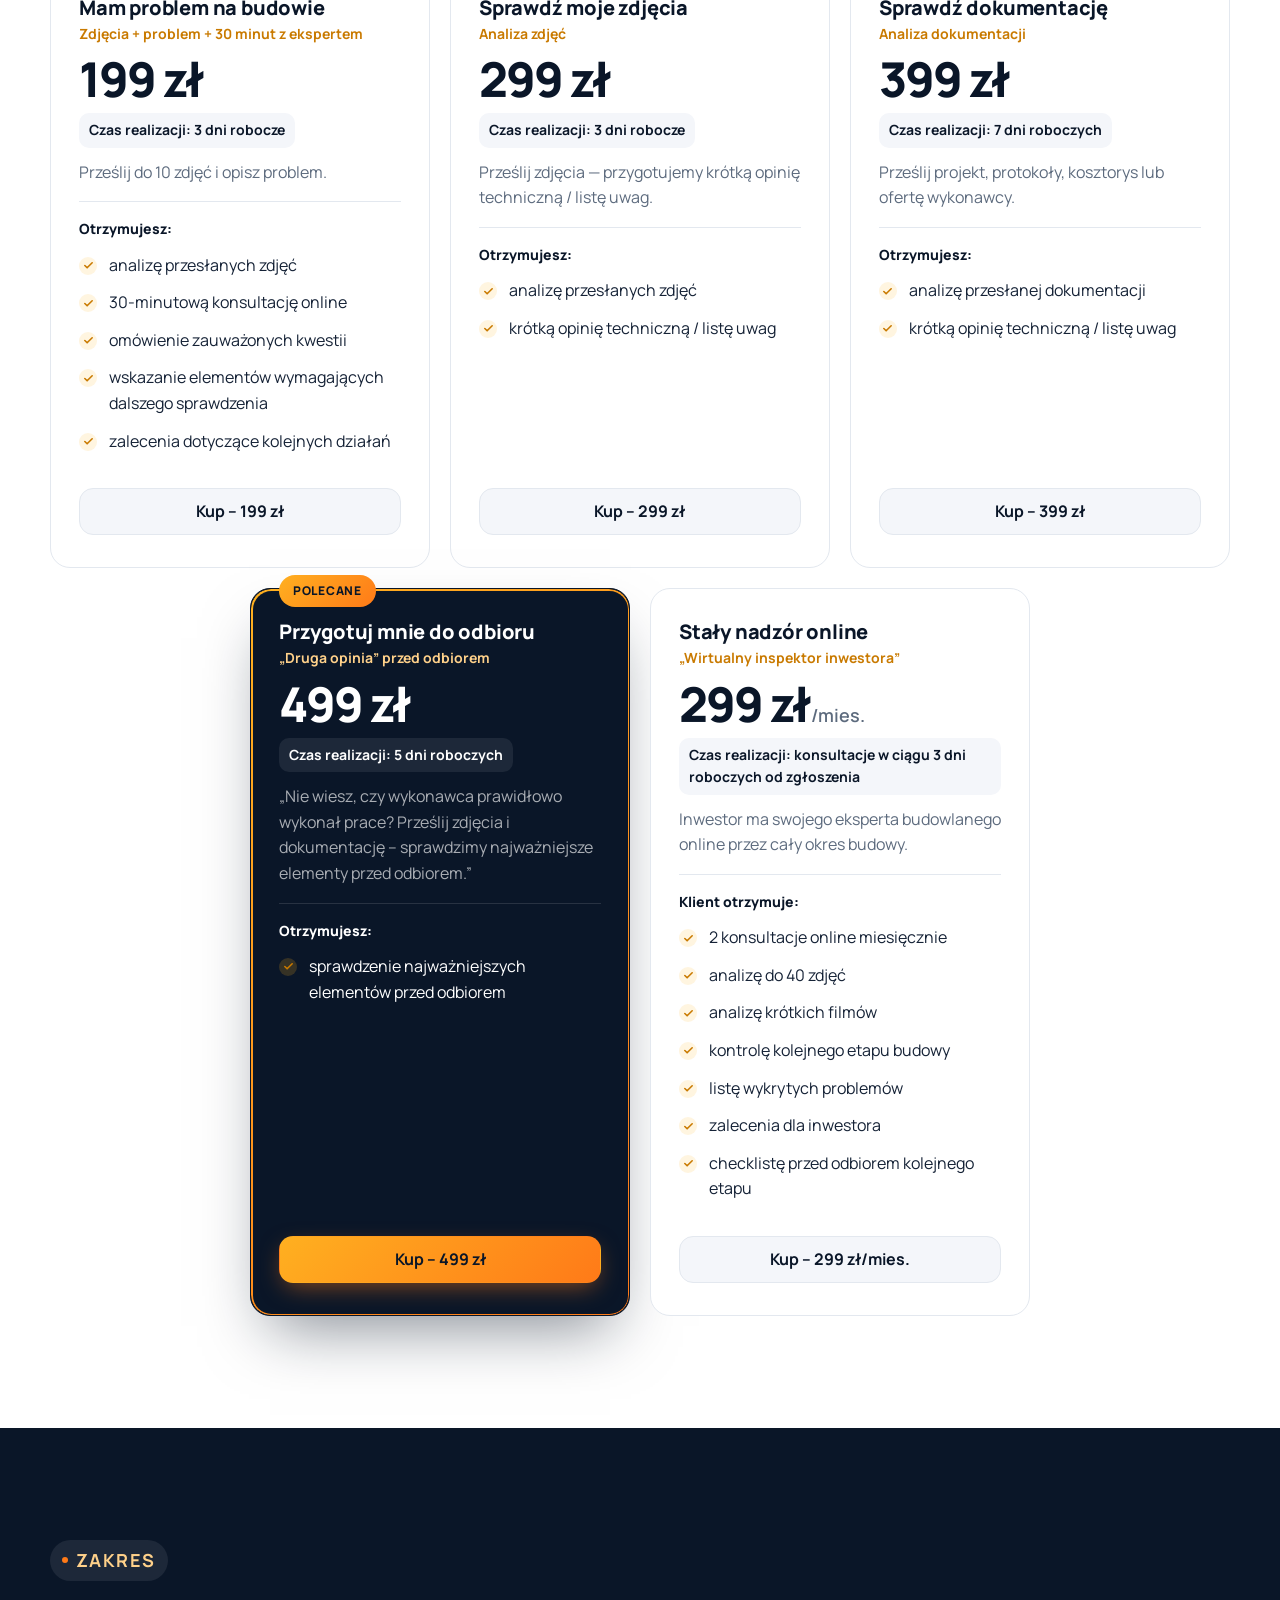
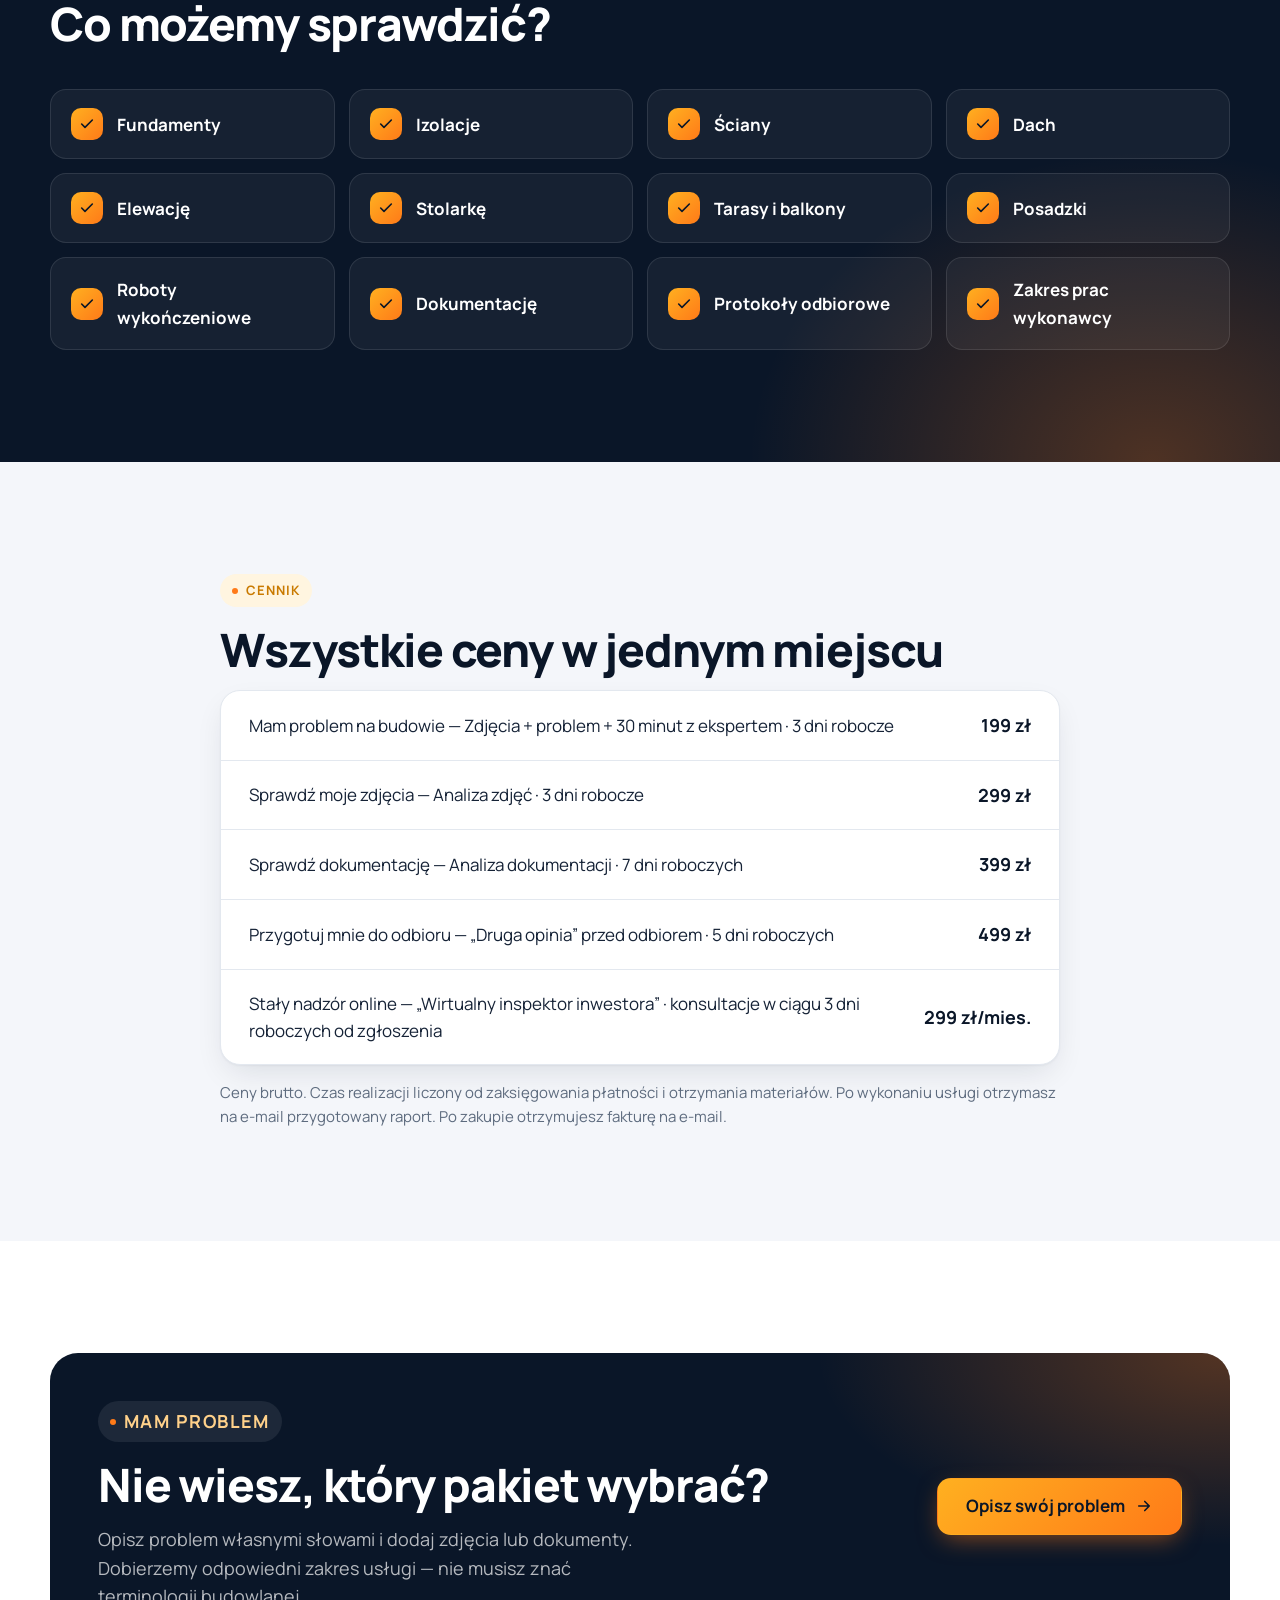
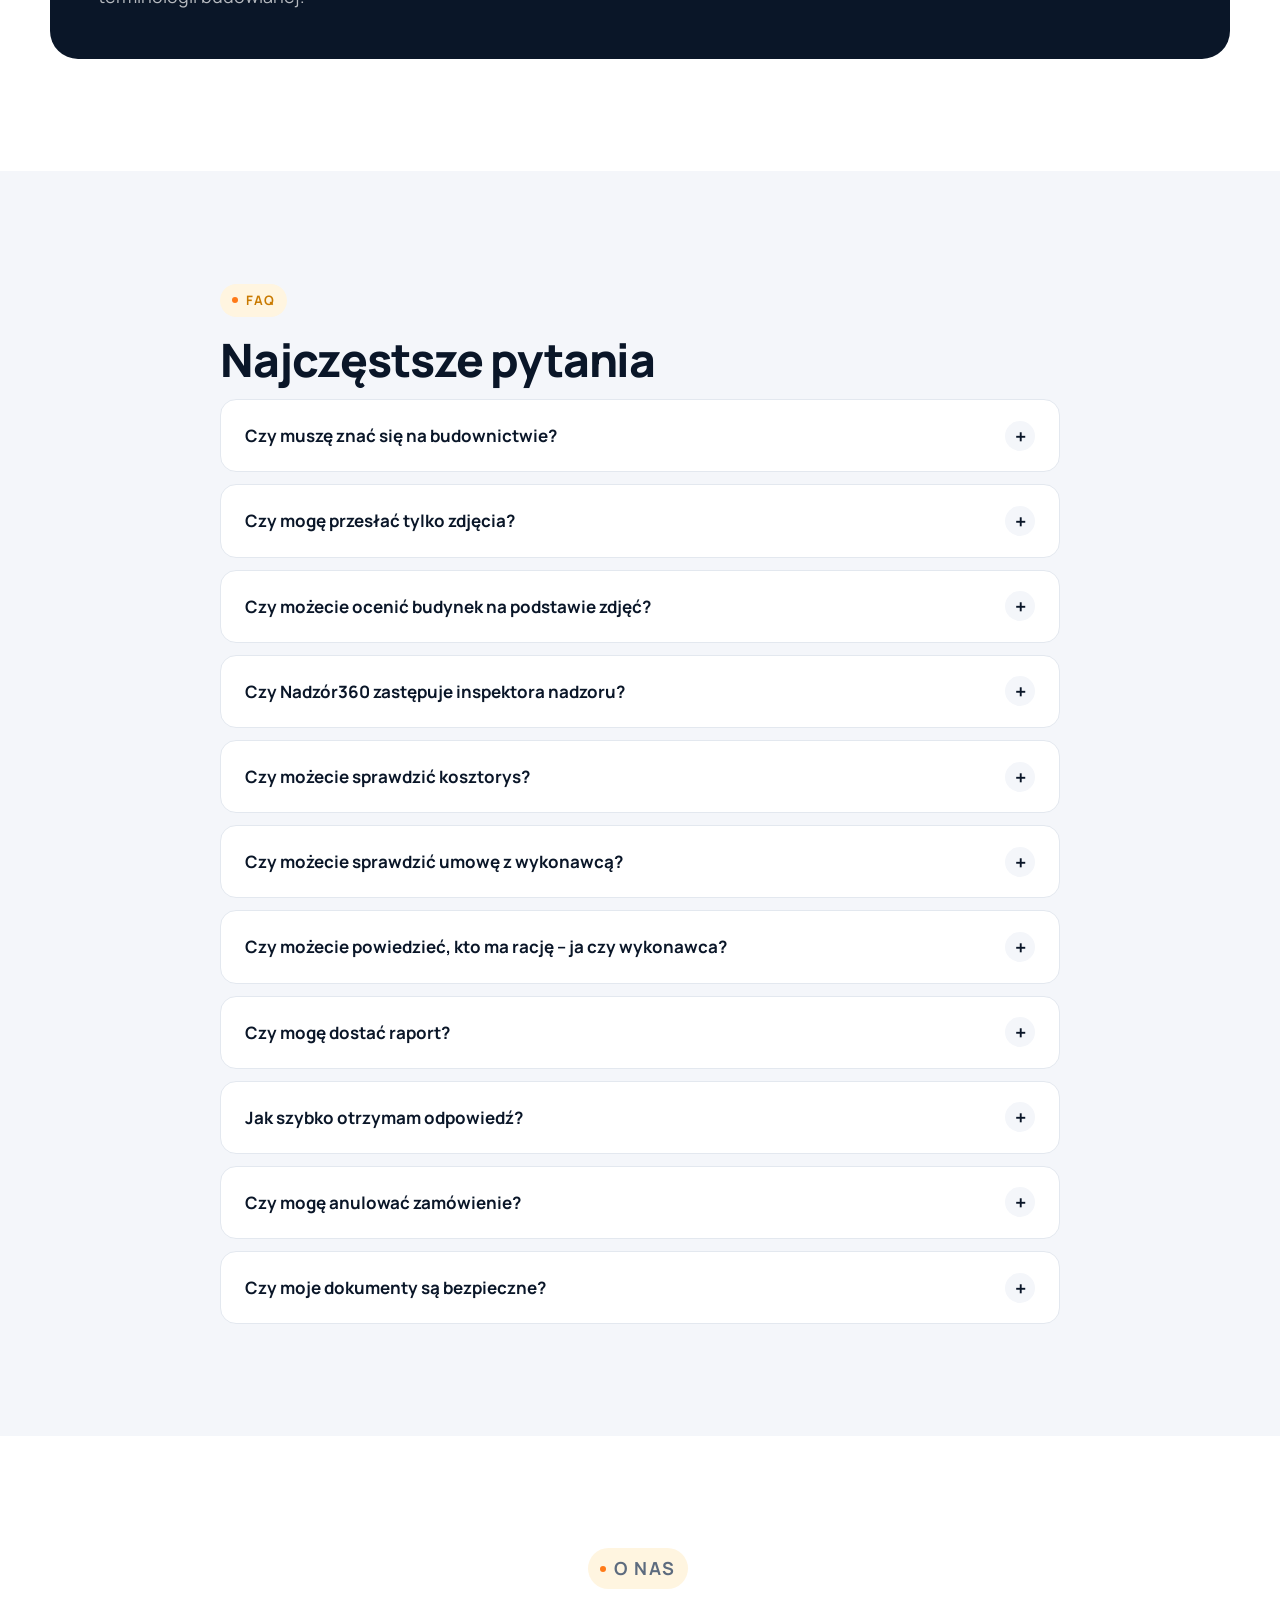
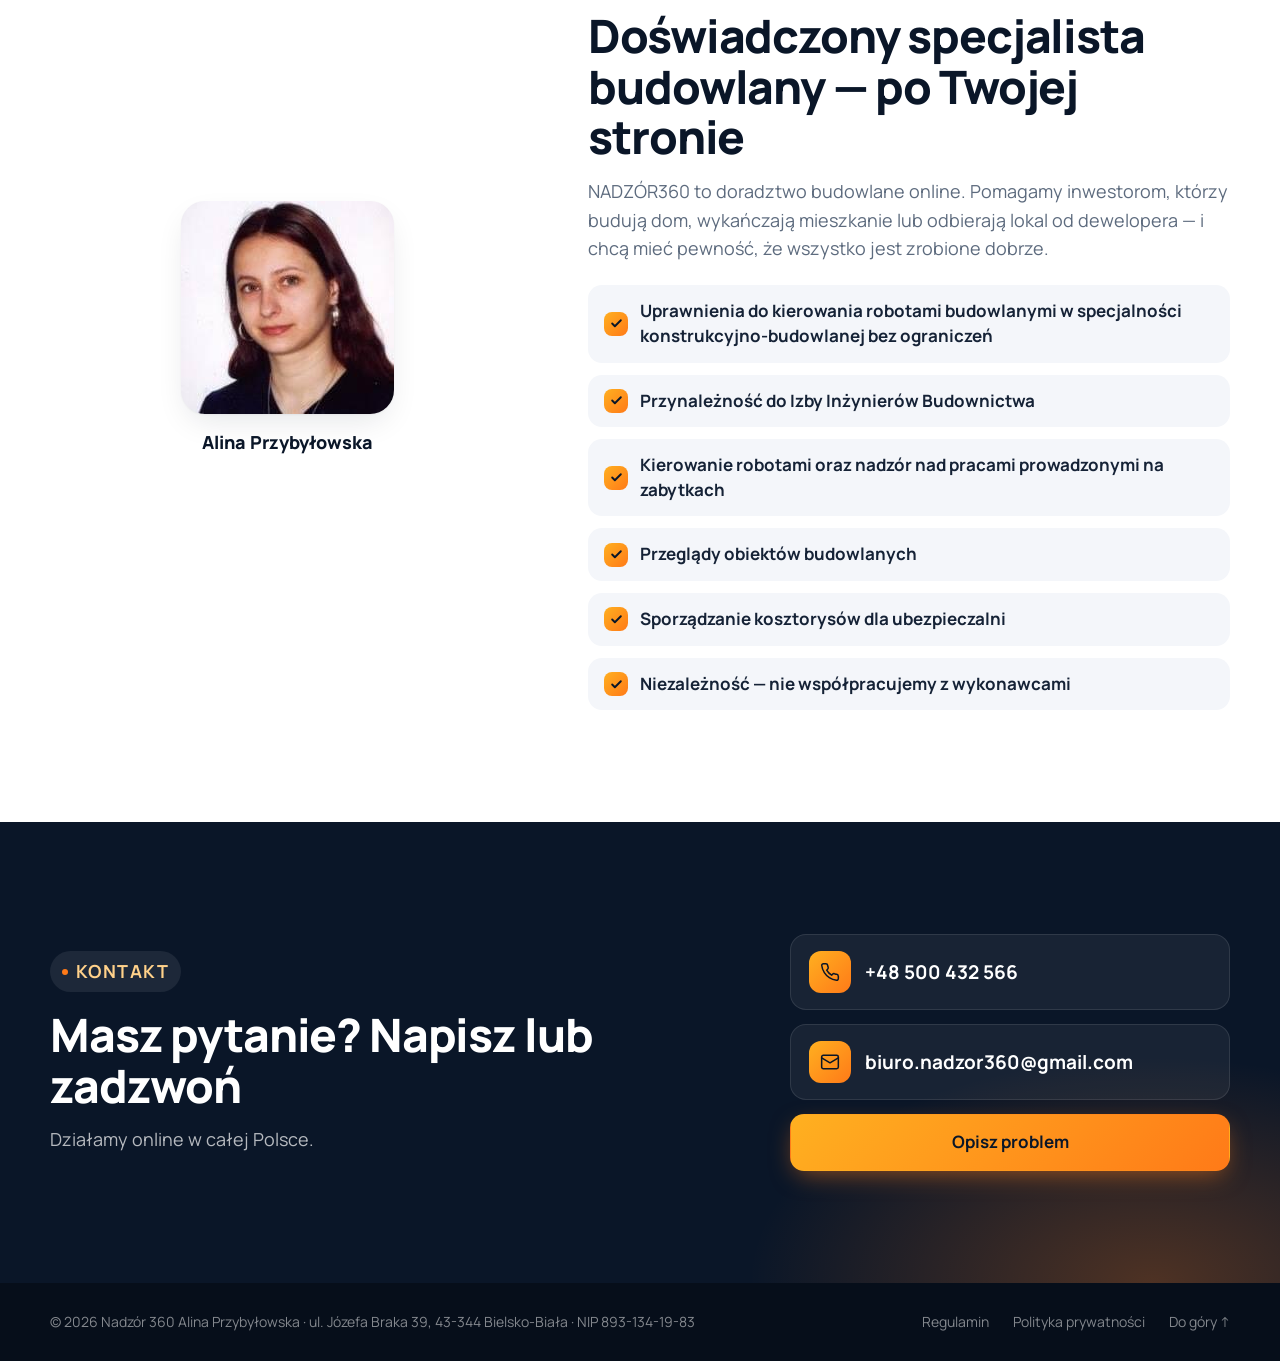
==== commit 8675abe6: "Usunięto sekcję Realizacje, wielkie litery w §5 polityki Co-Authored-By: Claude Opus 5.5 <noreply@an" ====
--- a/index.html
+++ b/index.html
@@ -311,17 +311,6 @@
         <li>Sporządzanie kosztorysów dla ubezpieczalni</li>
         <li>Niezależność — nie współpracujemy z wykonawcami</li>
       </ul>
-    </div>
-  </div>
-</section>
-
-<!-- REALIZACJE -->
-<section class="section section--alt" id="realizacje">
-  <div class="container">
-    <p class="eyebrow">Realizacje</p>
-    <h2>Z naszych realizacji</h2>
-    <div class="gallery">
-      <figure><img src="assets/realizacja-1.jpg" alt="Budowa domu — fundamenty, widok z drona" width="640" height="640" loading="lazy"></figure>
     </div>
   </div>
 </section>
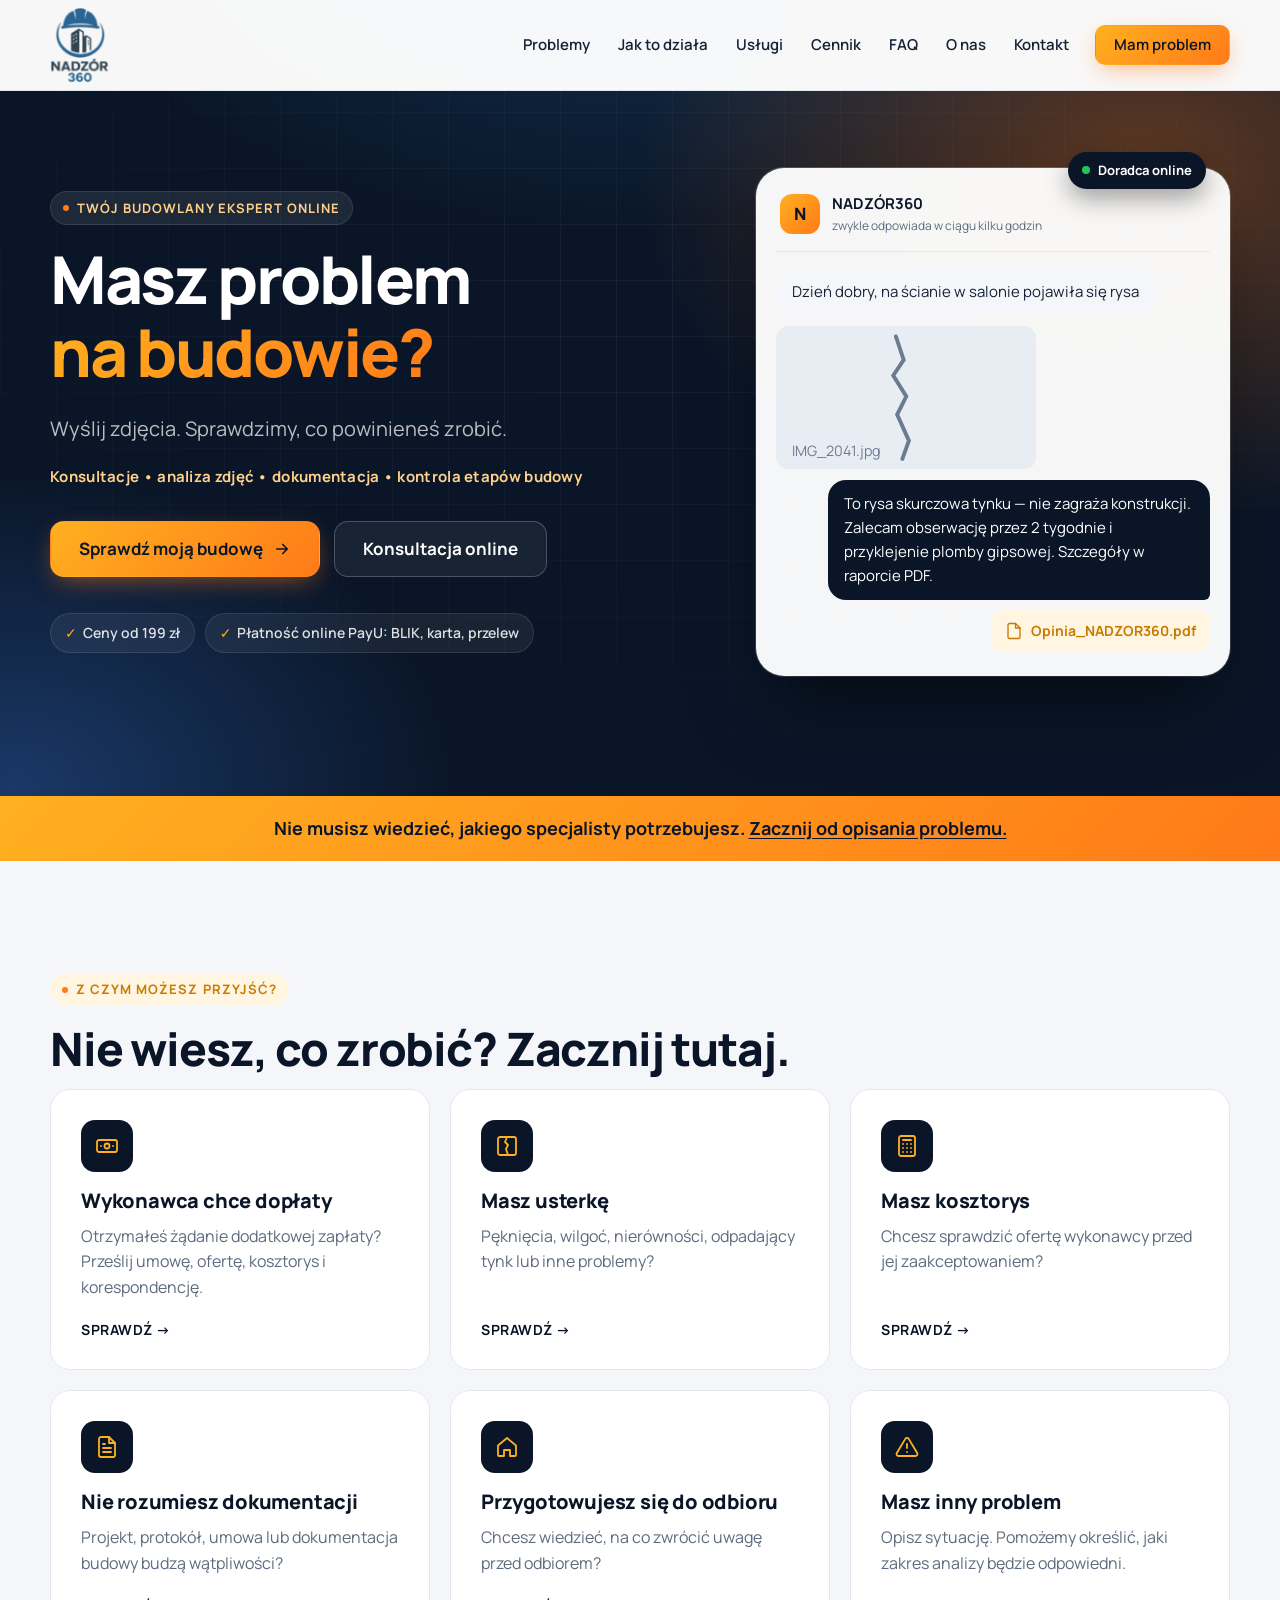
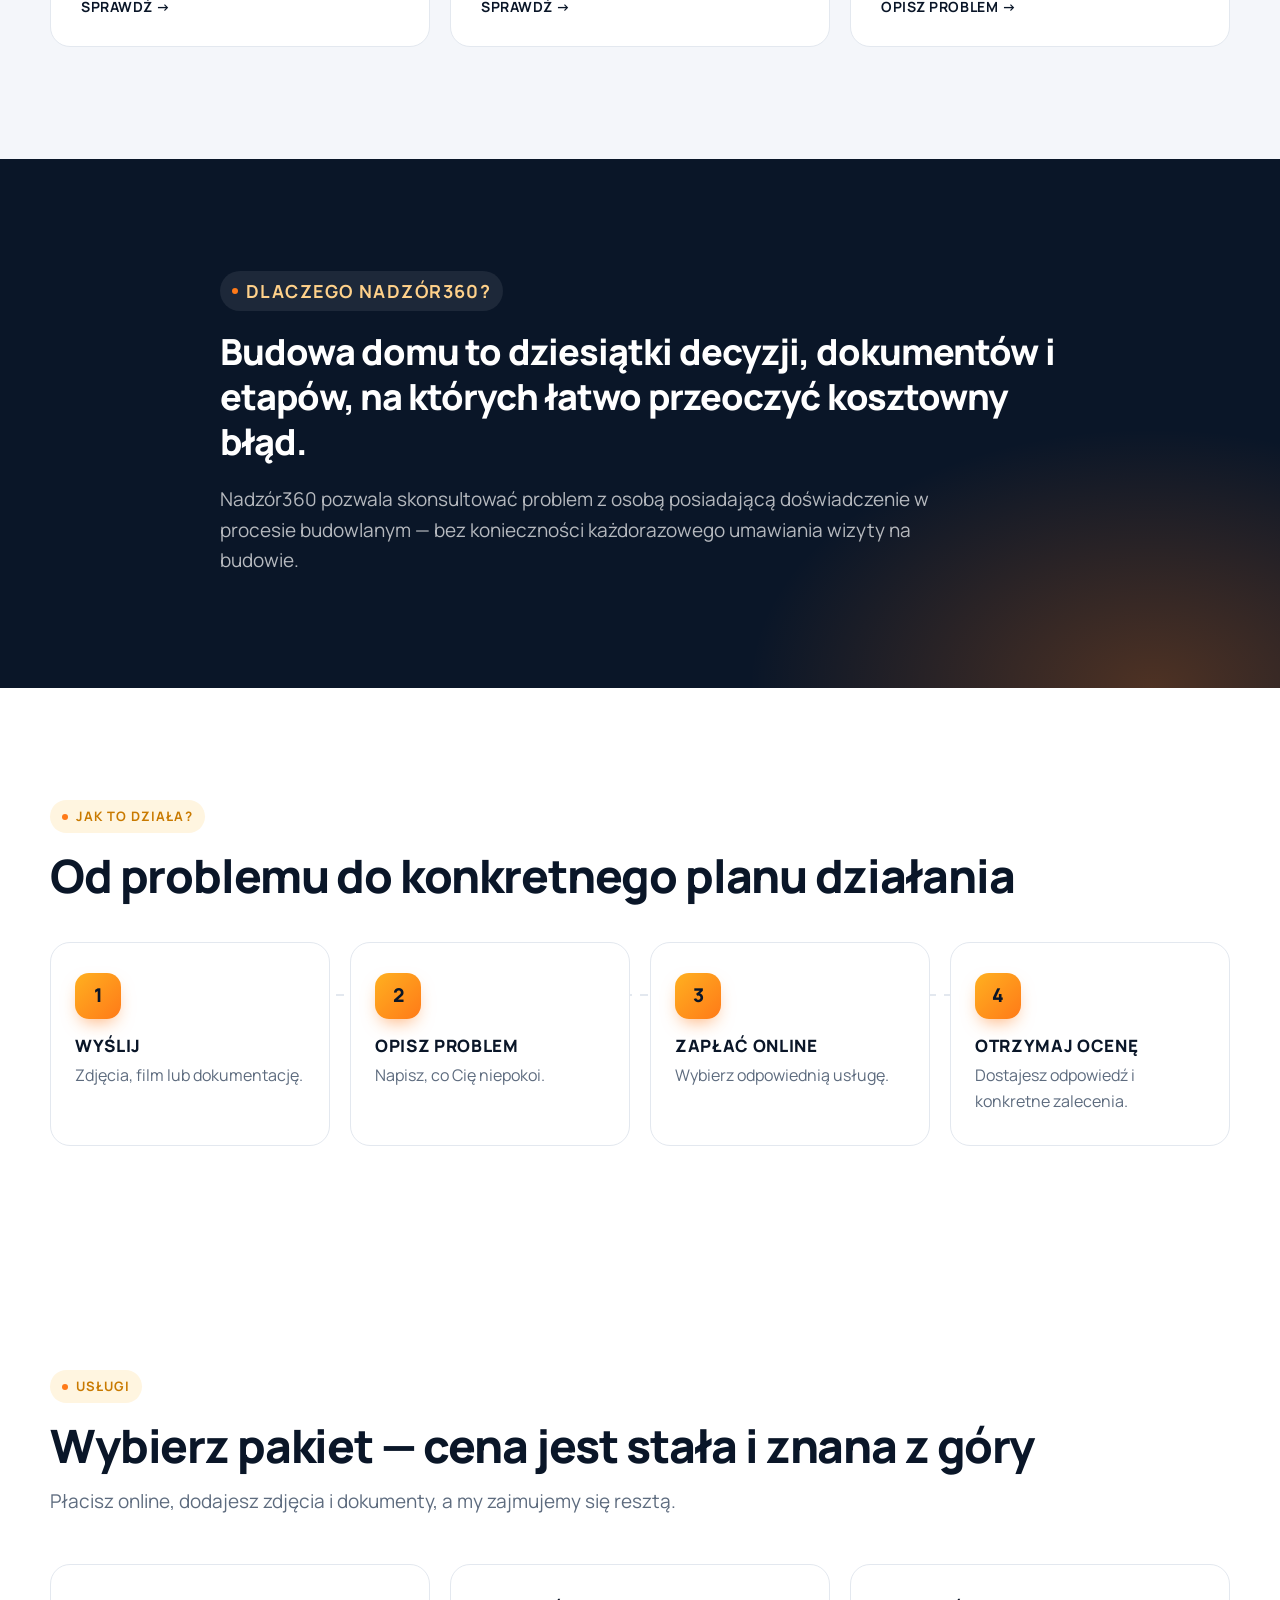
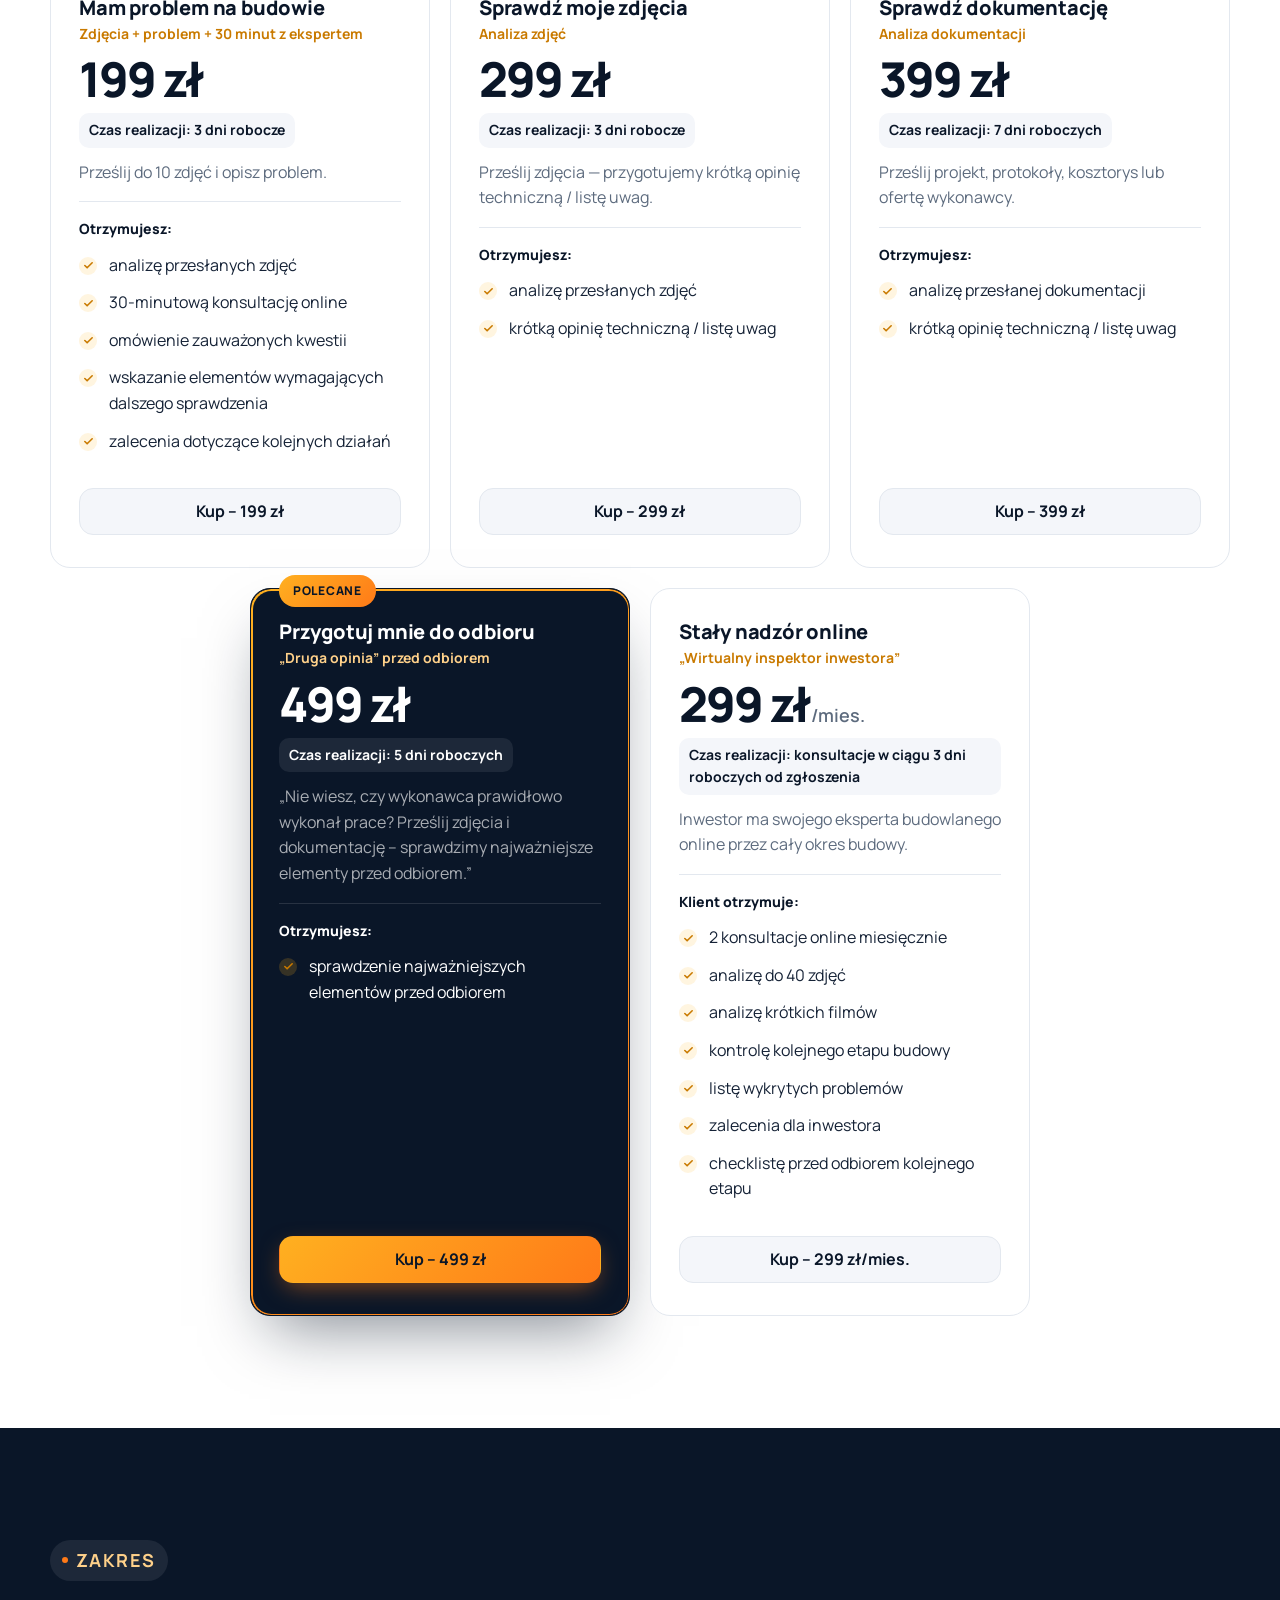
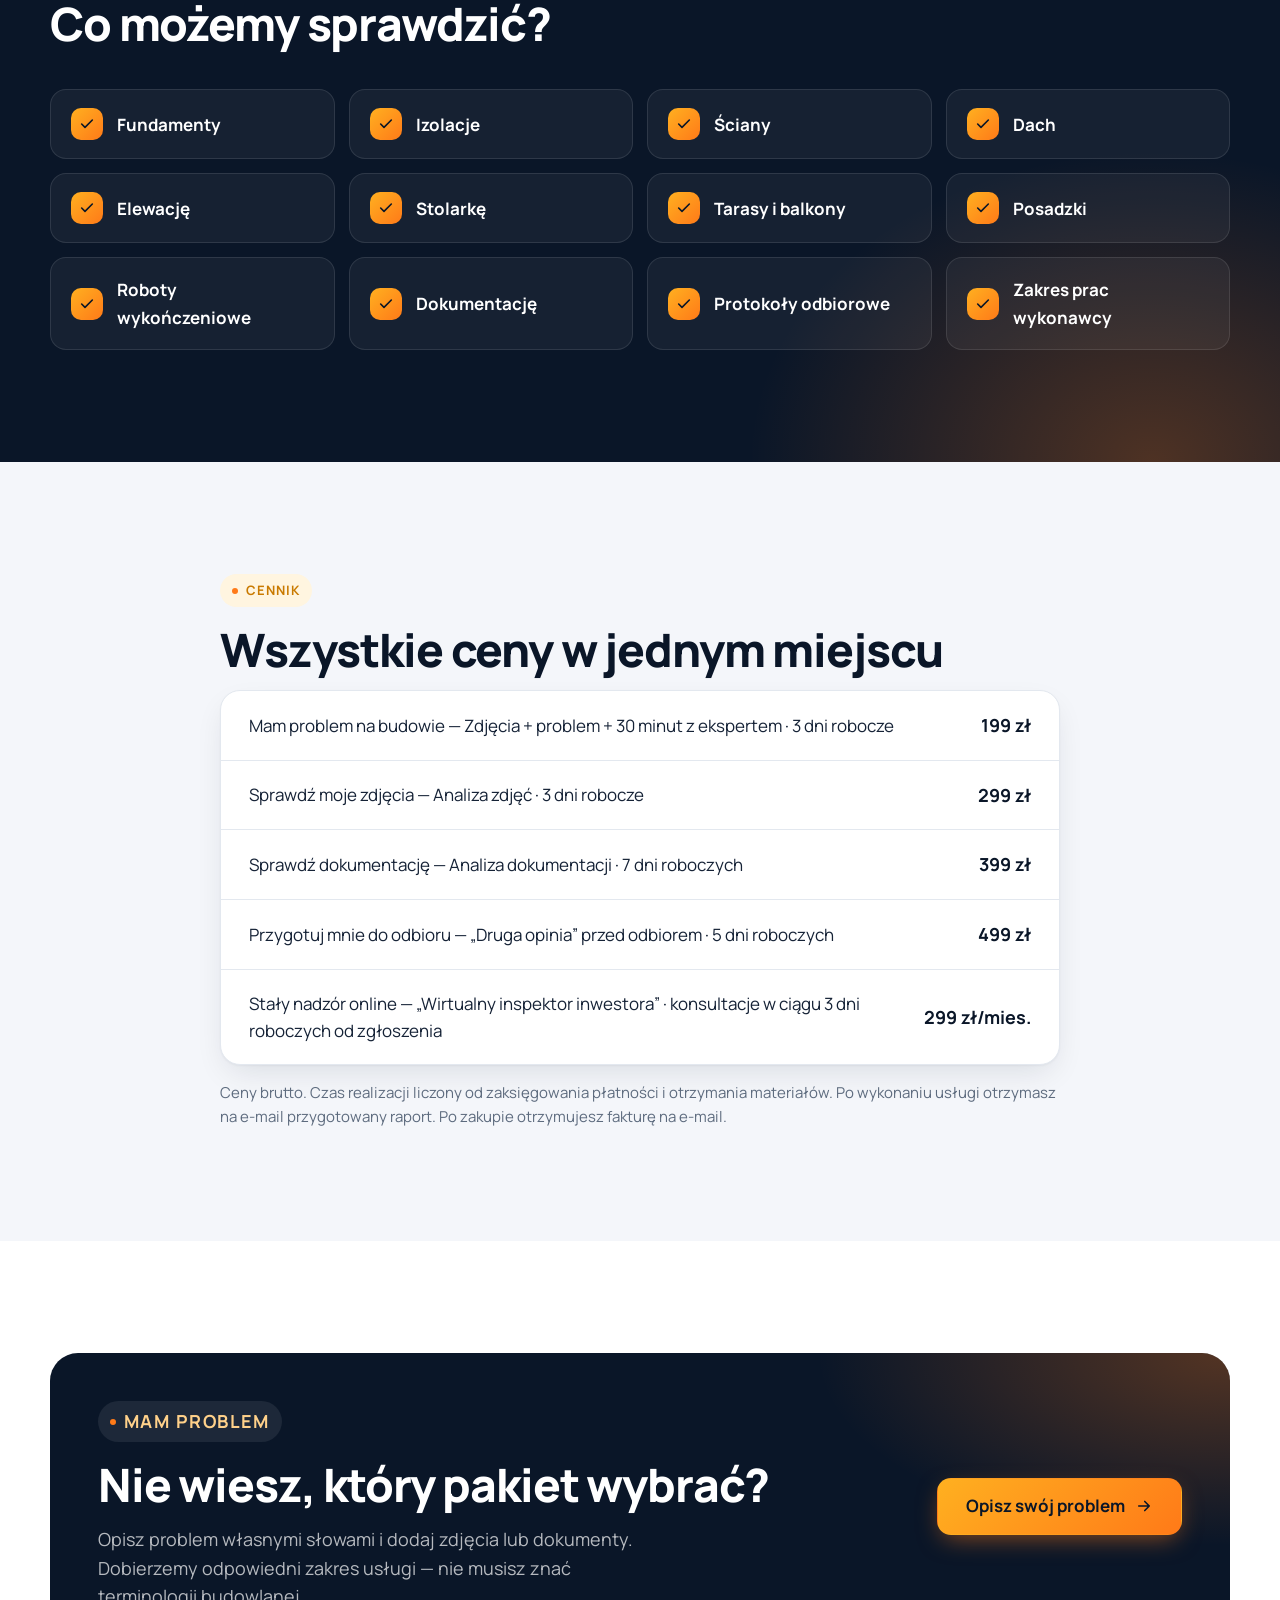
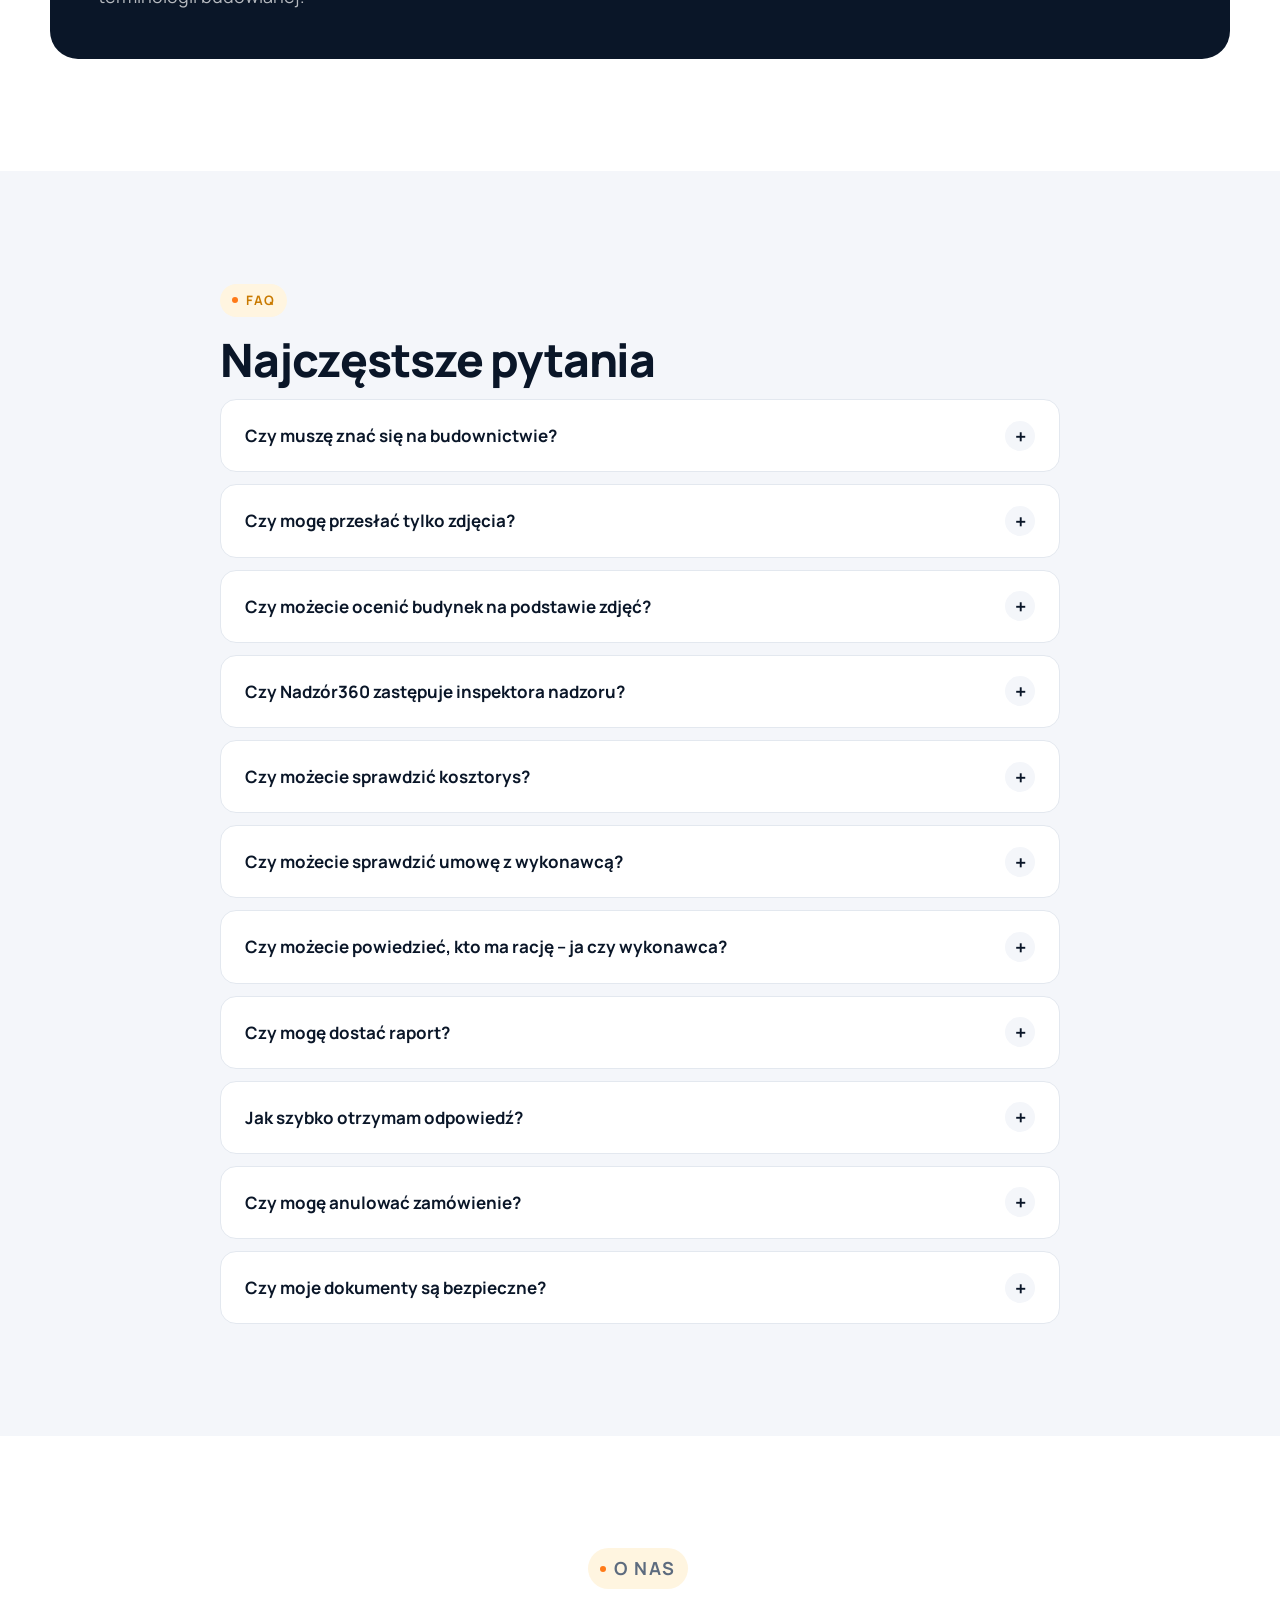
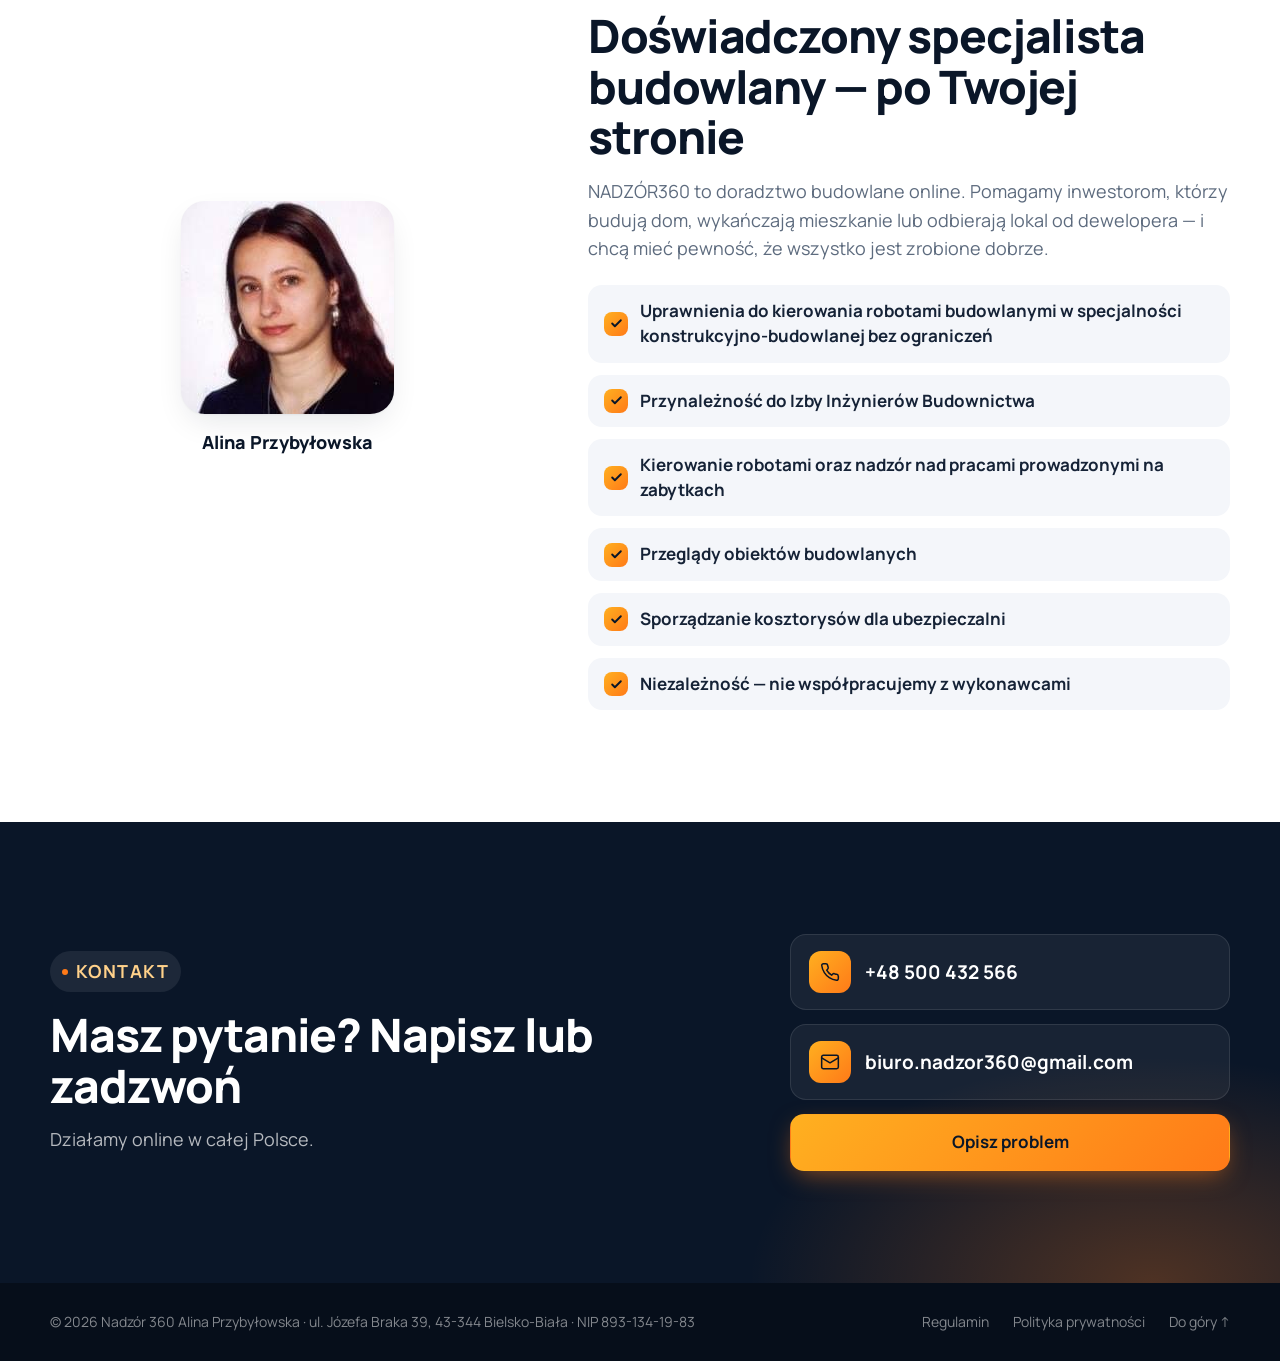
==== commit 7bfca816: "PayU: przekierowanie do płatności, §6 regulaminu, operator w polityce Co-Authored-By: Claude Opus 5." ====
--- a/index.html
+++ b/index.html
@@ -47,7 +47,7 @@
       </div>
       <ul class="hero__trust">
         <li>Ceny od 199 zł</li>
-        <li>Płatność BLIK / przelew</li>
+        <li>Płatność online PayU: BLIK, karta, przelew</li>
       </ul>
     </div>
     <div class="hero__card" aria-hidden="true">
@@ -364,7 +364,7 @@
         <label class="check"><input type="checkbox" name="regulamin" required> <span>Akceptuję <a href="regulamin/" target="_blank" rel="noopener">regulamin</a></span></label>
         <label class="check"><input type="checkbox" name="zgoda_start" required> <span>Żądam rozpoczęcia świadczenia usługi przed upływem 14-dniowego terminu na odstąpienie od umowy.</span></label>
         <label class="check"><input type="checkbox" name="zgoda_utrata" required> <span>Przyjmuję do wiadomości, że po pełnym wykonaniu usługi (odbyciu konsultacji lub wysłaniu odpowiedzi na e-mail) tracę prawo do odstąpienia od umowy.</span></label>
-        <p class="pay-note">Po wysłaniu zamówienia otrzymasz e-mailem dane do płatności (BLIK lub przelew). Realizację rozpoczynamy po zaksięgowaniu wpłaty. Administratorem danych jest Nadzór 360 Alina Przybyłowska — szczegóły w <a href="polityka-prywatnosci/" target="_blank" rel="noopener">polityce prywatności</a>.</p>
+        <p class="pay-note">Po kliknięciu „Zamawiam i płacę” przejdziesz do bezpiecznej płatności PayU (BLIK, karta, szybki przelew). Realizację rozpoczynamy po zaksięgowaniu wpłaty. Administratorem danych jest Nadzór 360 Alina Przybyłowska — szczegóły w <a href="polityka-prywatnosci/" target="_blank" rel="noopener">polityce prywatności</a>.</p>
         <p class="form-error" id="orderError" hidden></p>
         <button class="btn btn--accent btn--lg btn--block" type="submit">Zamawiam i płacę <svg class="arr" viewBox="0 0 24 24" fill="none" stroke="currentColor" stroke-width="2.2" stroke-linecap="round" stroke-linejoin="round"><path d="M5 12h14M13 6l6 6-6 6"/></svg></button>
       </form>
